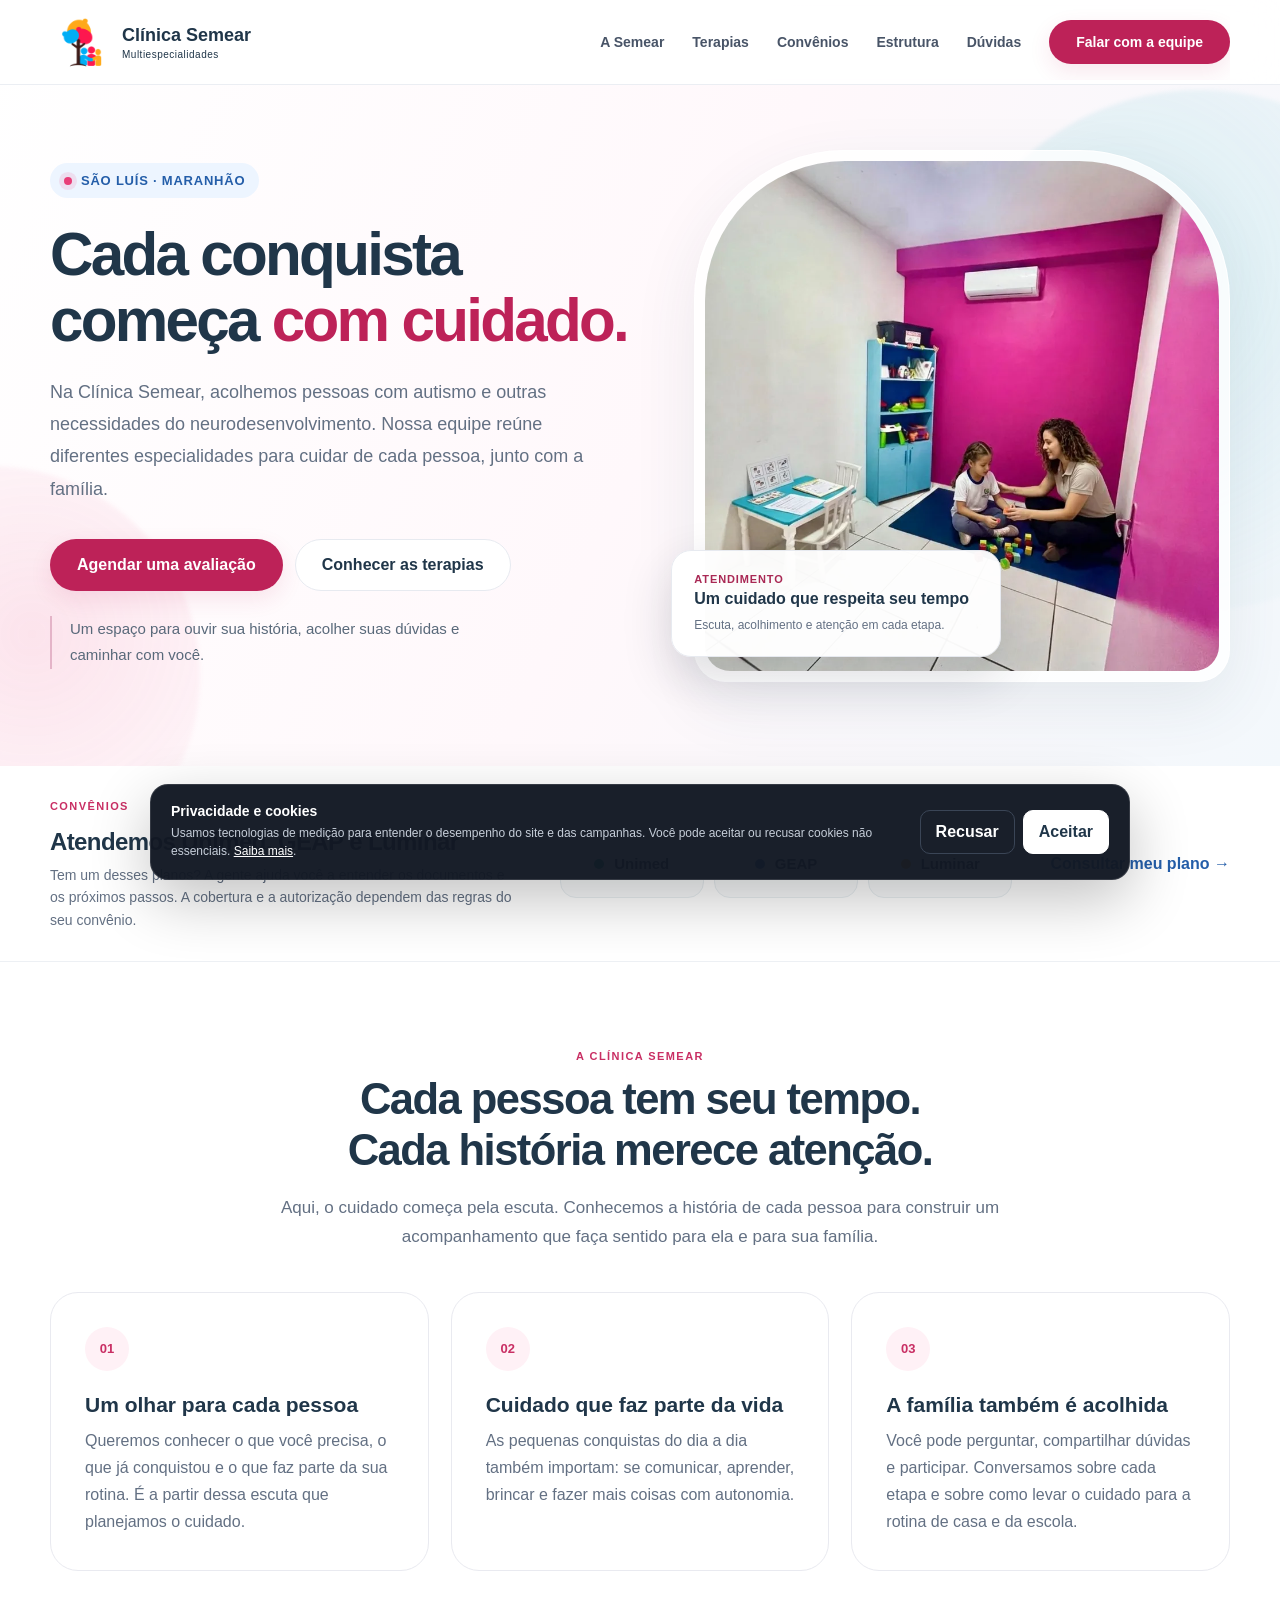
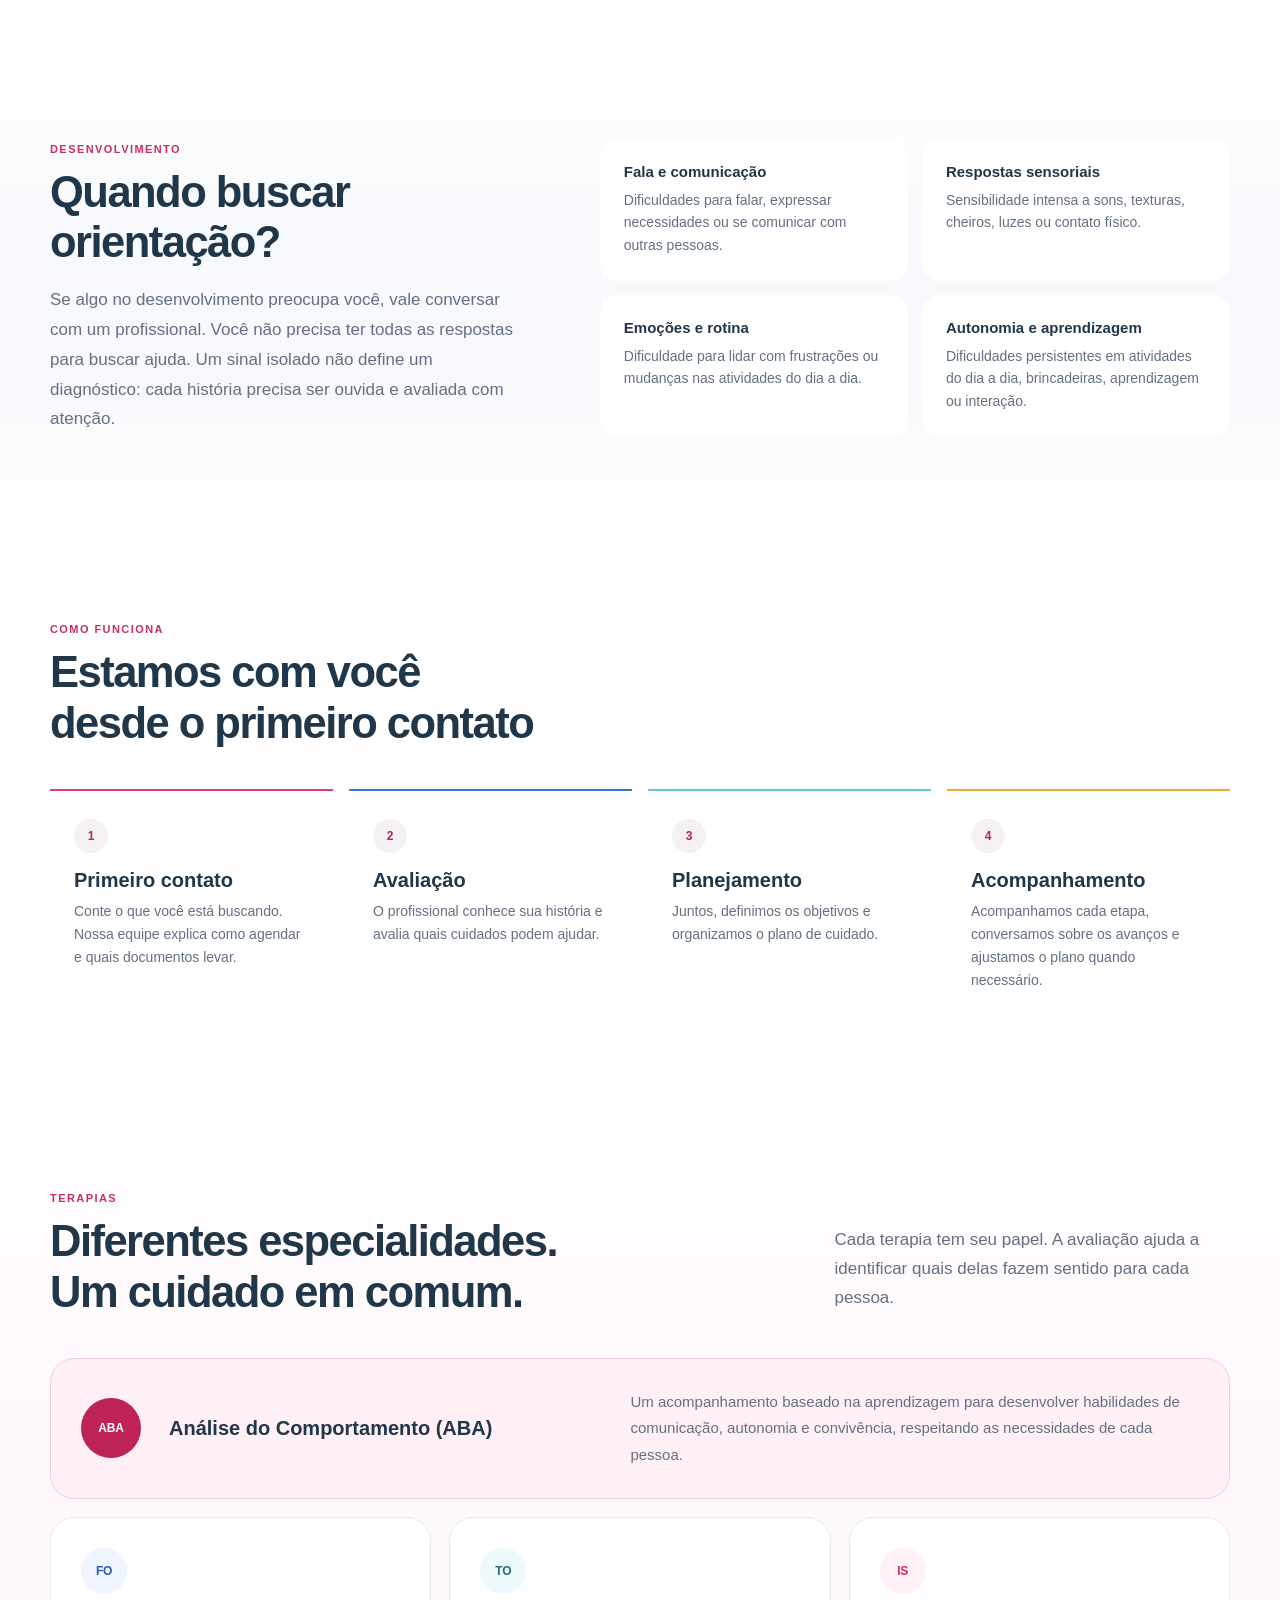
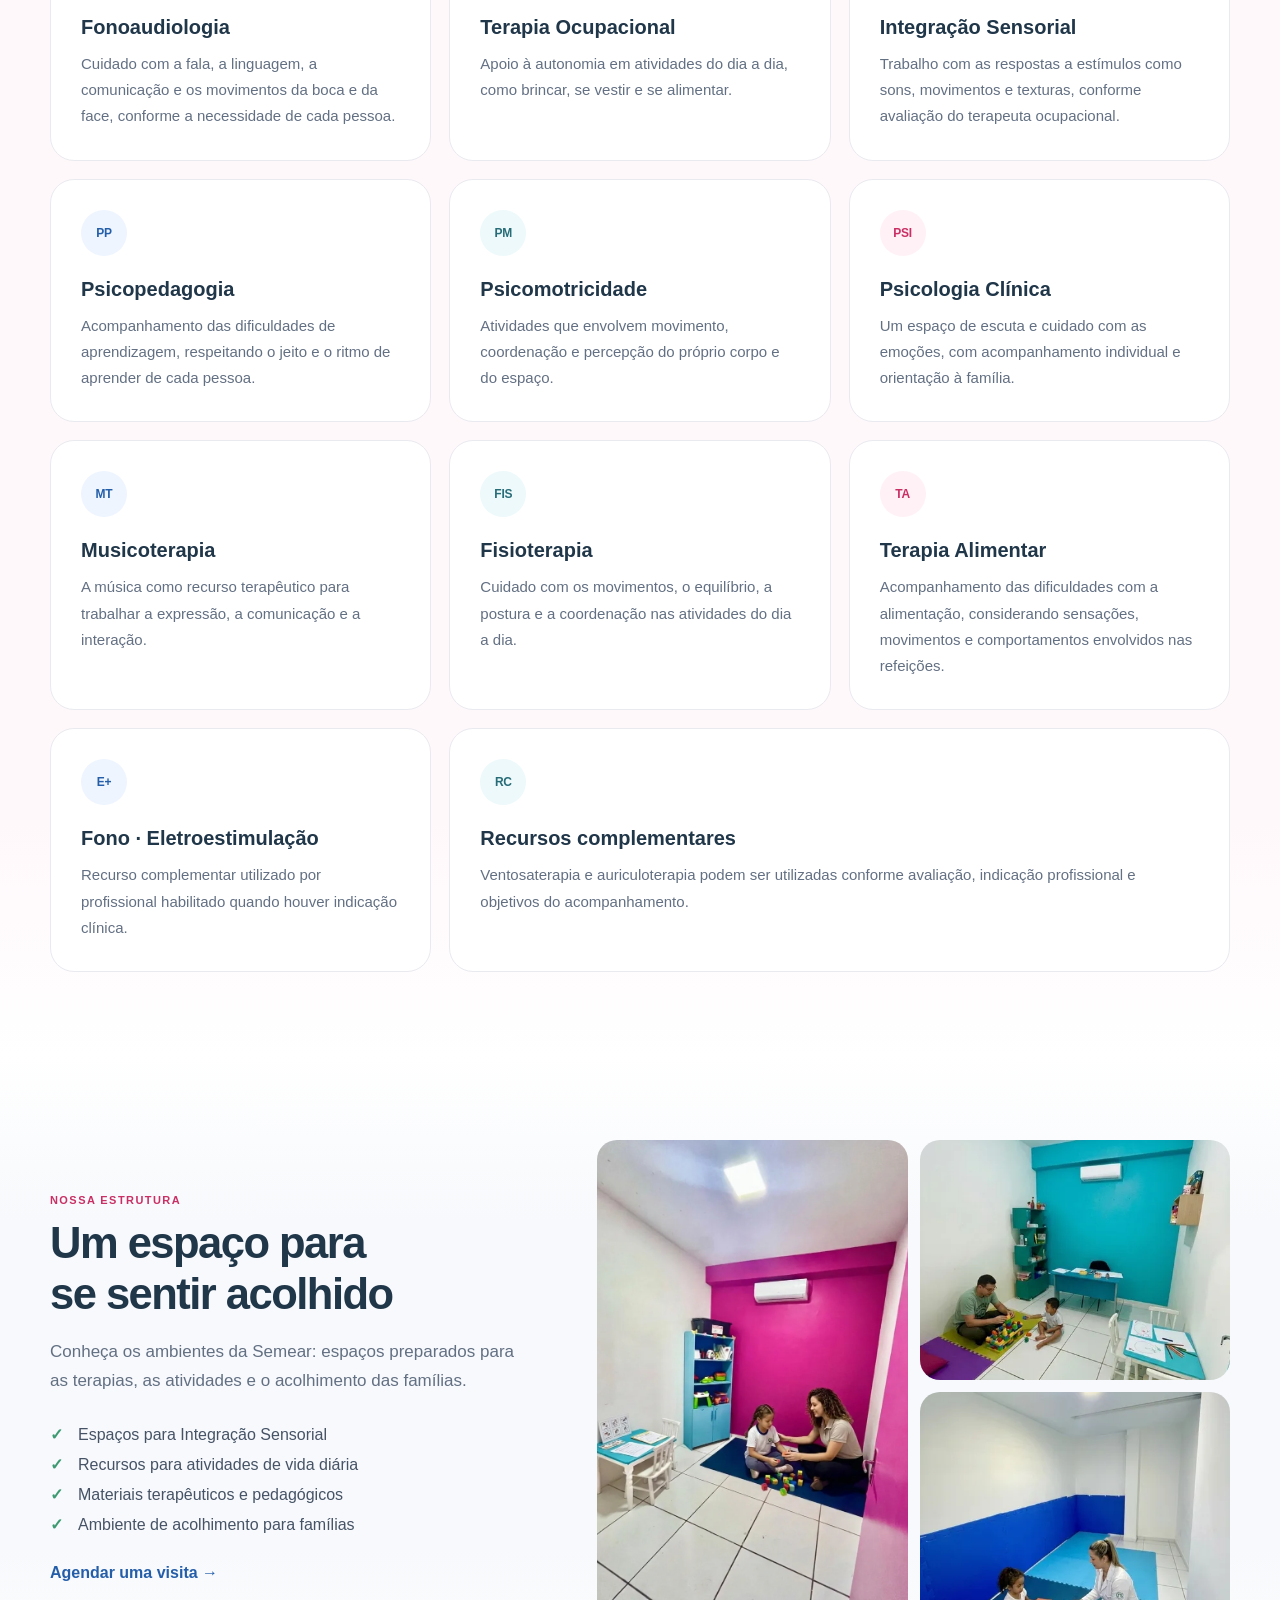
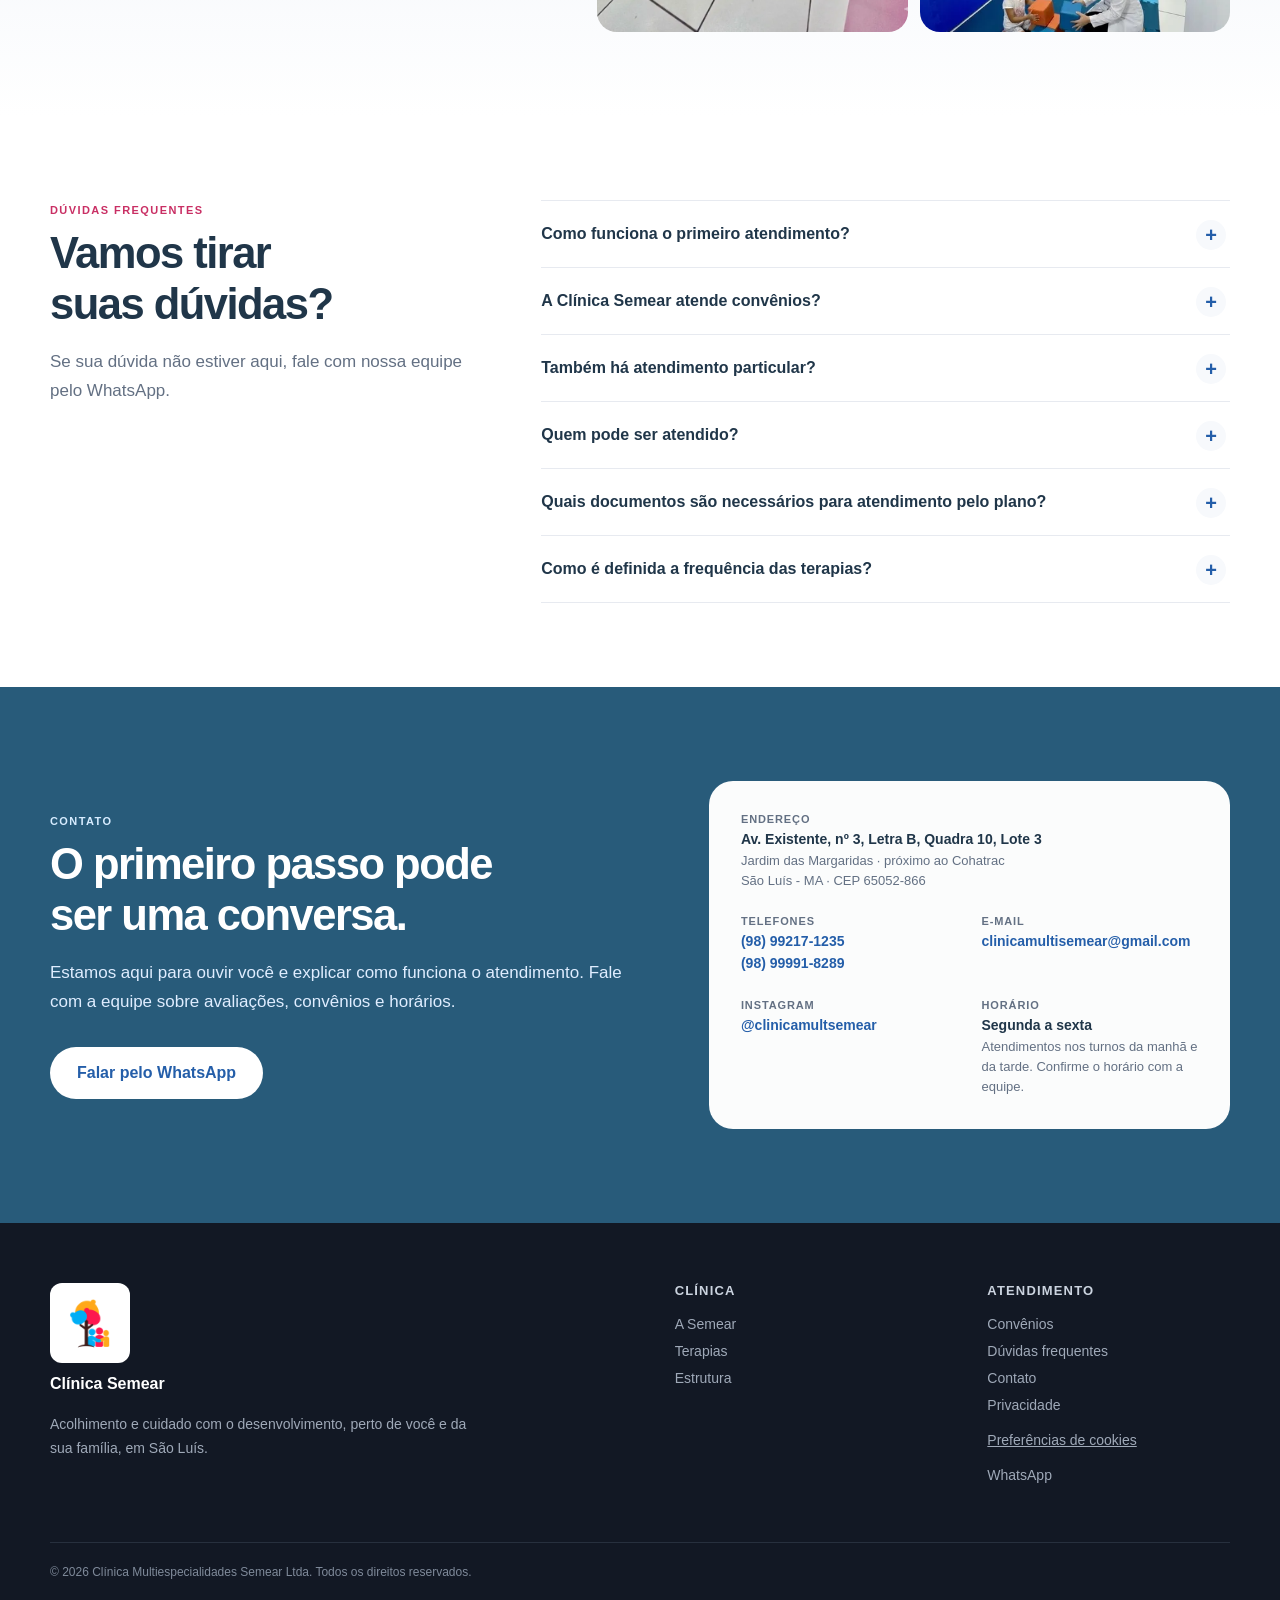
==== index.html @ a302210e "Remove staff directory and related navigation links" ====
<!DOCTYPE html>
<html lang="pt-BR">
<head>
  <meta charset="utf-8">
  <!-- Google Ads: preservado do site atual -->
  <script>
    window.dataLayer = window.dataLayer || [];
    function gtag(){dataLayer.push(arguments);}
    gtag('consent', 'default', {
      ad_storage: 'denied',
      analytics_storage: 'denied',
      ad_user_data: 'denied',
      ad_personalization: 'denied'
    });
    try {
      if (localStorage.getItem('semear_cookie_consent') === 'accepted') {
        gtag('consent', 'update', {ad_storage: 'granted', analytics_storage: 'granted', ad_user_data: 'granted', ad_personalization: 'granted'});
      }
    } catch (_) {}
    gtag('js', new Date());
    gtag('config', 'AW-18007017680');
  </script>
  <script async src="https://www.googletagmanager.com/gtag/js?id=AW-18007017680"></script>
  <script>
    function gtag_report_conversion(url) {
      var navigated = false;
      var go = function () {
        if (navigated) return;
        navigated = true;
        if (typeof url !== 'undefined') window.location.href = url;
      };
      if (typeof gtag === 'function') {
        gtag('event', 'conversion', {
          'send_to': 'AW-18007017680/99G-CIWyqIscENCRtYpD',
          'event_callback': go,
          'event_timeout': 1200
        });
        window.setTimeout(go, 1300);
      } else {
        go();
      }
      return false;
    }
  </script>

  <meta name="viewport" content="width=device-width,initial-scale=1">
  <meta name="theme-color" content="#ffffff">
  <meta name="robots" content="index,follow,max-image-preview:large">
  <link rel="canonical" href="https://www.clinicasemear.com/">
  <link rel="icon" type="image/png" href="/assets/logo-semear-160.png">
  <link rel="manifest" href="/site.webmanifest">
  <meta name="geo.region" content="BR-MA">
  <meta name="geo.placename" content="São Luís">

  <title>Clínica Semear | Terapias para TEA e Neurodesenvolvimento em São Luís</title>
  <meta name="description" content="Clínica multiprofissional em São Luís para TEA e neurodesenvolvimento. ABA, Fonoaudiologia, Terapia Ocupacional, Integração Sensorial, Psicopedagogia e outras terapias. Atendemos Unimed, GEAP e Luminar.">
  <meta name="keywords" content="clínica autismo São Luís, terapia ABA São Luís, fonoaudiologia autismo São Luís, terapia ocupacional autismo São Luís, integração sensorial São Luís, psicopedagogia São Luís, Clínica Semear">

  <meta property="og:type" content="website">
  <meta property="og:locale" content="pt_BR">
  <meta property="og:site_name" content="Clínica Semear">
  <meta property="og:url" content="https://www.clinicasemear.com/">
  <meta property="og:title" content="Clínica Semear | Cuidado multiprofissional em São Luís">
  <meta property="og:description" content="Atendimento multiprofissional para TEA e neurodesenvolvimento, com equipe integrada e acompanhamento individualizado.">
  <meta property="og:image" content="https://www.clinicasemear.com/estrutura-4.jpg">

  <meta name="twitter:card" content="summary_large_image">
  <meta name="twitter:title" content="Clínica Semear | Cuidado multiprofissional em São Luís">
  <meta name="twitter:description" content="ABA, Fonoaudiologia, Terapia Ocupacional, Integração Sensorial e outras terapias.">
  <meta name="twitter:image" content="https://www.clinicasemear.com/estrutura-4.jpg">

  <link rel="preload" as="image" href="assets/estrutura-4-960.webp" imagesrcset="assets/estrutura-4-480.webp 480w, assets/estrutura-4-960.webp 896w" imagesizes="(max-width: 600px) 100vw, (max-width: 1080px) 90vw, 540px" fetchpriority="high">
  <link rel="stylesheet" href="styles.css">

  <script type="application/ld+json">
  {
    "@context": "https://schema.org",
    "@type": ["MedicalClinic", "LocalBusiness"],
    "name": "Clínica Multiespecialidades Semear",
    "alternateName": "Clínica Semear",
    "url": "https://www.clinicasemear.com/",
    "logo": "https://www.clinicasemear.com/logo-semear.png",
    "image": "https://www.clinicasemear.com/estrutura-4.jpg",
    "description": "Clínica multiprofissional para TEA e outras necessidades do neurodesenvolvimento em São Luís, Maranhão.",
    "telephone": ["+55 98 99217-1235", "+55 98 99991-8289"],
    "email": "clinicamultisemear@gmail.com",
    "identifier": {"@type":"PropertyValue","name":"CNES","value":"2949873"},
    "address": {
      "@type": "PostalAddress",
      "streetAddress": "Av. Existente, nº 3, Letra B, Quadra 10, Lote 3, Jardim das Margaridas",
      "addressLocality": "São Luís",
      "addressRegion": "MA",
      "postalCode": "65052-866",
      "addressCountry": "BR"
    },
    "areaServed": "São Luís - MA",
    "sameAs": ["https://www.instagram.com/clinicamultsemear/"]
  }
  </script>
</head>
<body>
  <a class="skip-link" href="#conteudo">Ir para o conteúdo</a>

  <header class="site-header" id="topo">
    <div class="container header-inner">
      <a class="brand" href="#topo" aria-label="Clínica Semear Multiespecialidades - início">
        <img src="assets/logo-semear-160.png" alt="Clínica Multiespecialidades Semear" width="64" height="64"><span class="brand-name">Clínica Semear<small>Multiespecialidades</small></span>
      </a>

      <button class="menu-toggle" type="button" aria-label="Abrir menu" aria-controls="nav" aria-expanded="false">
        <span></span><span></span><span></span>
      </button>

      <nav class="main-nav" id="nav" aria-label="Navegação principal">
        <a href="#sobre">A Semear</a>
        <a href="#terapias">Terapias</a>
        <a href="#convenios">Convênios</a>
        <a href="#estrutura">Estrutura</a>
        <a href="#faq">Dúvidas</a>
        <a class="btn btn-sm btn-primary nav-cta js-whatsapp" href="https://api.whatsapp.com/send/?phone=5598999918289&text=Ol%C3%A1%2C+gostaria+de+informa%C3%A7%C3%B5es+sobre+o+atendimento+na+Cl%C3%ADnica+Semear.&type=phone_number&app_absent=0">Falar com a equipe</a>
      </nav>
    </div>
  </header>

  <main id="conteudo" tabindex="-1">
    <section class="hero section">
      <div class="hero-orb hero-orb-a" aria-hidden="true"></div>
      <div class="hero-orb hero-orb-b" aria-hidden="true"></div>
      <div class="container hero-grid">
        <div class="hero-copy">
          <div class="eyebrow"><span class="dot"></span> São Luís · Maranhão</div>
          <h1>Cada conquista começa <span>com cuidado.</span></h1>
          <p class="lead">Na Clínica Semear, acolhemos pessoas com autismo e outras necessidades do neurodesenvolvimento. Nossa equipe reúne diferentes especialidades para cuidar de cada pessoa, junto com a família.</p>

          <div class="hero-actions">
            <a class="btn btn-primary js-whatsapp" href="https://api.whatsapp.com/send/?phone=5598999918289&text=Ol%C3%A1%2C+gostaria+de+agendar+uma+avalia%C3%A7%C3%A3o+na+Cl%C3%ADnica+Semear.&type=phone_number&app_absent=0">Agendar uma avaliação</a>
            <a class="btn btn-secondary" href="#terapias">Conhecer as terapias</a>
          </div>

          <div class="hero-trust" role="group" aria-label="Informações de confiança">
            <p>Um espaço para ouvir sua história, acolher suas dúvidas e caminhar com você.</p>
          </div>
        </div>

        <div class="hero-media">
          <div class="hero-photo-wrap">
            <img class="hero-photo" src="assets/estrutura-4-960.webp" srcset="assets/estrutura-4-480.webp 480w, assets/estrutura-4-960.webp 896w" sizes="(max-width: 600px) 100vw, (max-width: 1080px) 90vw, 540px" alt="Ambiente da Clínica Semear em São Luís" width="896" height="1195" fetchpriority="high" decoding="async">
            <div class="hero-card">
              <span class="hero-card-kicker">Atendimento</span>
              <strong>Um cuidado que respeita seu tempo</strong>
              <span>Escuta, acolhimento e atenção em cada etapa.</span>
            </div>
          </div>
        </div>
      </div>
    </section>

    <section class="plans-strip" id="convenios" aria-labelledby="titulo-convenios">
      <div class="container plans-inner">
        <div class="plans-copy">
          <span class="section-kicker">Convênios</span>
          <h2 id="titulo-convenios">Atendemos Unimed, GEAP e Luminar</h2>
          <p>Tem um desses planos? A gente ajuda você a entender os documentos e os próximos passos. A cobertura e a autorização dependem das regras do seu convênio.</p>
        </div>
        <div class="plan-logos" role="group" aria-label="Convênios atendidos">
          <div class="plan-card"><span class="plan-mark plan-unimed"></span><strong>Unimed</strong></div>
          <div class="plan-card"><span class="plan-mark plan-geap"></span><strong>GEAP</strong></div>
          <div class="plan-card"><span class="plan-mark plan-luminar"></span><strong>Luminar</strong></div>
        </div>
        <a class="text-link js-whatsapp" href="https://api.whatsapp.com/send/?phone=5598999918289&text=Ol%C3%A1%2C+gostaria+de+verificar+atendimento+pelo+meu+conv%C3%AAnio.&type=phone_number&app_absent=0">Consultar meu plano →</a>
      </div>
    </section>

    <section class="section" id="sobre">
      <div class="container">
        <div class="section-heading centered">
          <span class="section-kicker">A Clínica Semear</span>
          <h2>Cada pessoa tem seu tempo.<br>Cada história merece atenção.</h2>
          <p>Aqui, o cuidado começa pela escuta. Conhecemos a história de cada pessoa para construir um acompanhamento que faça sentido para ela e para sua família.</p>
        </div>

        <div class="pillars-grid">
          <article class="pillar-card">
            <div class="pillar-number">01</div>
            <h3>Um olhar para cada pessoa</h3>
            <p>Queremos conhecer o que você precisa, o que já conquistou e o que faz parte da sua rotina. É a partir dessa escuta que planejamos o cuidado.</p>
          </article>
          <article class="pillar-card">
            <div class="pillar-number">02</div>
            <h3>Cuidado que faz parte da vida</h3>
            <p>As pequenas conquistas do dia a dia também importam: se comunicar, aprender, brincar e fazer mais coisas com autonomia.</p>
          </article>
          <article class="pillar-card">
            <div class="pillar-number">03</div>
            <h3>A família também é acolhida</h3>
            <p>Você pode perguntar, compartilhar dúvidas e participar. Conversamos sobre cada etapa e sobre como levar o cuidado para a rotina de casa e da escola.</p>
          </article>
        </div>
      </div>
    </section>

    <section class="section section-soft signs-section" aria-labelledby="titulo-sinais">
      <div class="container signs-grid">
        <div>
          <span class="section-kicker">Desenvolvimento</span>
          <h2 id="titulo-sinais">Quando buscar orientação?</h2>
          <p class="muted">Se algo no desenvolvimento preocupa você, vale conversar com um profissional. Você não precisa ter todas as respostas para buscar ajuda. Um sinal isolado não define um diagnóstico: cada história precisa ser ouvida e avaliada com atenção.</p>
        </div>
        <div class="sign-list">
          <div class="sign-item"><span>Fala e comunicação</span><p>Dificuldades para falar, expressar necessidades ou se comunicar com outras pessoas.</p></div>
          <div class="sign-item"><span>Respostas sensoriais</span><p>Sensibilidade intensa a sons, texturas, cheiros, luzes ou contato físico.</p></div>
          <div class="sign-item"><span>Emoções e rotina</span><p>Dificuldade para lidar com frustrações ou mudanças nas atividades do dia a dia.</p></div>
          <div class="sign-item"><span>Autonomia e aprendizagem</span><p>Dificuldades persistentes em atividades do dia a dia, brincadeiras, aprendizagem ou interação.</p></div>
        </div>
      </div>
    </section>

    <section class="section" aria-labelledby="titulo-como-funciona">
      <div class="container">
        <div class="section-heading">
          <span class="section-kicker">Como funciona</span>
          <h2 id="titulo-como-funciona">Estamos com você desde o primeiro contato</h2>
        </div>
        <ol class="steps-grid">
          <li><span>1</span><h3>Primeiro contato</h3><p>Conte o que você está buscando. Nossa equipe explica como agendar e quais documentos levar.</p></li>
          <li><span>2</span><h3>Avaliação</h3><p>O profissional conhece sua história e avalia quais cuidados podem ajudar.</p></li>
          <li><span>3</span><h3>Planejamento</h3><p>Juntos, definimos os objetivos e organizamos o plano de cuidado.</p></li>
          <li><span>4</span><h3>Acompanhamento</h3><p>Acompanhamos cada etapa, conversamos sobre os avanços e ajustamos o plano quando necessário.</p></li>
        </ol>
      </div>
    </section>

    <section class="section section-soft" id="terapias">
      <div class="container">
        <div class="section-heading split-heading">
          <div>
            <span class="section-kicker">Terapias</span>
            <h2>Diferentes especialidades.<br>Um cuidado em comum.</h2>
          </div>
          <p>Cada terapia tem seu papel. A avaliação ajuda a identificar quais delas fazem sentido para cada pessoa.</p>
        </div>

        <div class="therapy-grid">
          <article class="therapy-card featured"><div class="therapy-badge">ABA</div><h3>Análise do Comportamento (ABA)</h3><p>Um acompanhamento baseado na aprendizagem para desenvolver habilidades de comunicação, autonomia e convivência, respeitando as necessidades de cada pessoa.</p></article>
          <article class="therapy-card"><div class="therapy-badge">FO</div><h3>Fonoaudiologia</h3><p>Cuidado com a fala, a linguagem, a comunicação e os movimentos da boca e da face, conforme a necessidade de cada pessoa.</p></article>
          <article class="therapy-card"><div class="therapy-badge">TO</div><h3>Terapia Ocupacional</h3><p>Apoio à autonomia em atividades do dia a dia, como brincar, se vestir e se alimentar.</p></article>
          <article class="therapy-card"><div class="therapy-badge">IS</div><h3>Integração Sensorial</h3><p>Trabalho com as respostas a estímulos como sons, movimentos e texturas, conforme avaliação do terapeuta ocupacional.</p></article>
          <article class="therapy-card"><div class="therapy-badge">PP</div><h3>Psicopedagogia</h3><p>Acompanhamento das dificuldades de aprendizagem, respeitando o jeito e o ritmo de aprender de cada pessoa.</p></article>
          <article class="therapy-card"><div class="therapy-badge">PM</div><h3>Psicomotricidade</h3><p>Atividades que envolvem movimento, coordenação e percepção do próprio corpo e do espaço.</p></article>
          <article class="therapy-card"><div class="therapy-badge">PSI</div><h3>Psicologia Clínica</h3><p>Um espaço de escuta e cuidado com as emoções, com acompanhamento individual e orientação à família.</p></article>
          <article class="therapy-card"><div class="therapy-badge">MT</div><h3>Musicoterapia</h3><p>A música como recurso terapêutico para trabalhar a expressão, a comunicação e a interação.</p></article>
          <article class="therapy-card"><div class="therapy-badge">FIS</div><h3>Fisioterapia</h3><p>Cuidado com os movimentos, o equilíbrio, a postura e a coordenação nas atividades do dia a dia.</p></article>
          <article class="therapy-card"><div class="therapy-badge">TA</div><h3>Terapia Alimentar</h3><p>Acompanhamento das dificuldades com a alimentação, considerando sensações, movimentos e comportamentos envolvidos nas refeições.</p></article>
          <article class="therapy-card"><div class="therapy-badge">E+</div><h3>Fono · Eletroestimulação</h3><p>Recurso complementar utilizado por profissional habilitado quando houver indicação clínica.</p></article>
          <article class="therapy-card"><div class="therapy-badge">RC</div><h3>Recursos complementares</h3><p>Ventosaterapia e auriculoterapia podem ser utilizadas conforme avaliação, indicação profissional e objetivos do acompanhamento.</p></article>
        </div>
      </div>
    </section>


    <section class="section section-soft" id="estrutura">
      <div class="container structure-grid">
        <div class="structure-copy">
          <span class="section-kicker">Nossa estrutura</span>
          <h2>Um espaço para se sentir acolhido</h2>
          <p>Conheça os ambientes da Semear: espaços preparados para as terapias, as atividades e o acolhimento das famílias.</p>
          <ul class="check-list">
            <li>Espaços para Integração Sensorial</li>
            <li>Recursos para atividades de vida diária</li>
            <li>Materiais terapêuticos e pedagógicos</li>
            <li>Ambiente de acolhimento para famílias</li>
          </ul>
          <a class="text-link js-whatsapp" href="https://api.whatsapp.com/send/?phone=5598999918289&text=Ol%C3%A1%2C+gostaria+de+conhecer+a+estrutura+da+Cl%C3%ADnica+Semear.&type=phone_number&app_absent=0">Agendar uma visita →</a>
        </div>
        <div class="gallery-grid" role="group" aria-label="Fotos da estrutura da Clínica Semear">
          <figure class="gallery-main"><img src="assets/estrutura-4-960.webp" srcset="assets/estrutura-4-480.webp 480w, assets/estrutura-4-960.webp 896w" sizes="(max-width: 600px) 100vw, (max-width: 1080px) 90vw, 540px" alt="Sala da Clínica Semear" loading="lazy" decoding="async"></figure>
          <figure><img src="assets/estrutura-2-960.webp" srcset="assets/estrutura-2-480.webp 480w, assets/estrutura-2-960.webp 880w" sizes="(max-width: 1080px) 45vw, 280px" width="880" height="1206" alt="Ambiente terapêutico da Clínica Semear" loading="lazy" decoding="async"></figure>
          <figure><img src="assets/estrutura-3-960.webp" srcset="assets/estrutura-3-480.webp 480w, assets/estrutura-3-960.webp 880w" sizes="(max-width: 1080px) 45vw, 280px" width="880" height="1206" alt="Estrutura terapêutica da Clínica Semear" loading="lazy" decoding="async"></figure>
        </div>
      </div>
    </section>

    <section class="section" id="faq">
      <div class="container faq-layout">
        <div class="faq-intro">
          <span class="section-kicker">Dúvidas frequentes</span>
          <h2>Vamos tirar suas dúvidas?</h2>
          <p>Se sua dúvida não estiver aqui, fale com nossa equipe pelo WhatsApp.</p>
        </div>
        <div class="faq-list">
          <details>
            <summary>Como funciona o primeiro atendimento?</summary>
            <p>No primeiro contato, ouvimos o que você está buscando e explicamos as opções de atendimento. Depois, orientamos sobre os documentos e o agendamento da avaliação.</p>
          </details>
          <details>
            <summary>A Clínica Semear atende convênios?</summary>
            <p>Sim. Atualmente atendemos Unimed, GEAP e Luminar. Nos convênios, os atendimentos da clínica são direcionados ao diagnóstico de TEA, conforme regras de cobertura, elegibilidade e autorização de cada plano. Nossa equipe orienta sobre encaminhamento, documentação e carteira do convênio.</p>
          </details>
          <details>
            <summary>Também há atendimento particular?</summary>
            <p>Sim. No atendimento particular não é exigido CID para solicitar avaliação ou acompanhamento. A indicação da especialidade e do plano terapêutico é definida conforme a demanda apresentada e a avaliação profissional. Fale com a equipe para conhecer disponibilidade e valores.</p>
          </details>
          <details>
            <summary>Quem pode ser atendido?</summary>
            <p>Nos atendimentos particulares, a clínica pode avaliar crianças, adolescentes e adultos conforme a especialidade e a demanda apresentada. Nos convênios, a elegibilidade segue as regras de cada plano e a documentação clínica exigida.</p>
          </details>
          <details>
            <summary>Quais documentos são necessários para atendimento pelo plano?</summary>
            <p>Os requisitos variam conforme o convênio. Em geral, solicitamos encaminhamento ou solicitação médica com CID e quantidade de terapias quando exigidos pelo plano, além da documentação e da carteira do beneficiário. Nossa equipe confirma os requisitos antes do agendamento.</p>
          </details>
          <details>
            <summary>Como é definida a frequência das terapias?</summary>
            <p>A frequência depende da avaliação profissional, dos objetivos terapêuticos, da indicação clínica e, quando houver convênio, das autorizações disponibilizadas pelo plano.</p>
          </details>
        </div>
      </div>
    </section>

    <section class="contact-section" id="contato">
      <div class="container contact-grid">
        <div class="contact-copy">
          <span class="section-kicker light">Contato</span>
          <h2>O primeiro passo pode ser uma conversa.</h2>
          <p>Estamos aqui para ouvir você e explicar como funciona o atendimento. Fale com a equipe sobre avaliações, convênios e horários.</p>
          <a class="btn btn-light js-whatsapp" href="https://api.whatsapp.com/send/?phone=5598999918289&text=Ol%C3%A1%2C+gostaria+de+informa%C3%A7%C3%B5es+sobre+o+atendimento+na+Cl%C3%ADnica+Semear.&type=phone_number&app_absent=0">Falar pelo WhatsApp</a>
        </div>
        <address class="contact-card">
          <div><span>Endereço</span><strong>Av. Existente, nº 3, Letra B, Quadra 10, Lote 3</strong><p>Jardim das Margaridas · próximo ao Cohatrac<br>São Luís - MA · CEP 65052-866</p></div>
          <div><span>Telefones</span><a href="tel:+5598992171235">(98)&nbsp;99217&#8209;1235</a><p><a href="tel:+5598999918289">(98)&nbsp;99991&#8209;8289</a></p></div>
          <div><span>E-mail</span><a href="mailto:clinicamultisemear@gmail.com">clinicamultisemear@gmail.com</a></div>
          <div><span>Instagram</span><a href="https://www.instagram.com/clinicamultsemear/" target="_blank" rel="noopener">@clinicamultsemear</a></div>
          <div><span>Horário</span><strong>Segunda a sexta</strong><p>Atendimentos nos turnos da manhã e da tarde. Confirme o horário com a equipe.</p></div>
        </address>
      </div>
    </section>
  </main>

  <footer class="site-footer">
    <div class="container footer-grid">
      <div class="footer-brand">
        <img src="assets/logo-semear-160.png" alt="Clínica Semear" width="80" height="80" loading="lazy"><strong>Clínica Semear</strong>
        <p>Acolhimento e cuidado com o desenvolvimento, perto de você e da sua família, em São Luís.</p>
      </div>
      <div><h2>Clínica</h2><a href="#sobre">A Semear</a><a href="#terapias">Terapias</a><a href="#estrutura">Estrutura</a></div>
      <div><h2>Atendimento</h2><a href="#convenios">Convênios</a><a href="#faq">Dúvidas frequentes</a><a href="#contato">Contato</a><a href="/politica-de-privacidade.html">Privacidade</a><button type="button" class="cookie-settings" hidden>Preferências de cookies</button><a class="js-whatsapp" href="https://api.whatsapp.com/send/?phone=5598999918289&text=Ol%C3%A1%2C+gostaria+de+informa%C3%A7%C3%B5es+sobre+a+Cl%C3%ADnica+Semear.&type=phone_number&app_absent=0">WhatsApp</a></div>
    </div>
    <div class="container footer-bottom">
      <span>© 2026 Clínica Multiespecialidades Semear Ltda. Todos os direitos reservados.</span>
    </div>
  </footer>

  <section class="cookie-banner" id="cookie-banner" aria-label="Preferências de privacidade" tabindex="-1" hidden>
    <div><strong>Privacidade e cookies</strong><p>Usamos tecnologias de medição para entender o desempenho do site e das campanhas. Você pode aceitar ou recusar cookies não essenciais. <a href="/politica-de-privacidade.html">Saiba mais</a>.</p></div>
    <div class="cookie-actions"><button type="button" class="cookie-reject" id="cookie-reject">Recusar</button><button type="button" class="cookie-accept" id="cookie-accept">Aceitar</button></div>
  </section>

  <a class="floating-whatsapp js-whatsapp" href="https://api.whatsapp.com/send/?phone=5598999918289&text=Ol%C3%A1%2C+gostaria+de+informa%C3%A7%C3%B5es+sobre+a+Cl%C3%ADnica+Semear.&type=phone_number&app_absent=0" aria-label="Falar com a Clínica Semear pelo WhatsApp">WhatsApp</a>

  <script src="main.js" defer></script>
</body>
</html>
---- styles.css ----
:root {
  --ink: #172033;
  --muted: #637083;
  --line: #e7eaf0;
  --paper: #ffffff;
  --soft: #f7f9fc;
  --soft-pink: #fff4f8;
  --pink: #e83e78;
  --pink-dark: #c92f64;
  --blue: #3478d4;
  --blue-dark: #245ea9;
  --cyan: #66c7d5;
  --orange: #f2a93b;
  --green: #3e9a73;
  --radius: 24px;
  --shadow: 0 24px 70px rgba(32, 42, 60, .12);
  --shadow-soft: 0 12px 35px rgba(32, 42, 60, .08);
  --container: 1180px;
}

* { box-sizing: border-box; }
html { scroll-behavior: smooth; scroll-padding-top: 96px; }
body {
  margin: 0;
  font-family: Inter, ui-sans-serif, -apple-system, BlinkMacSystemFont, "Segoe UI", sans-serif;
  color: var(--ink);
  background: var(--paper);
  -webkit-font-smoothing: antialiased;
  text-rendering: optimizeLegibility;
}
img { max-width: 100%; display: block; }
a { color: inherit; text-decoration: none; }
button, input, textarea, select { font: inherit; }
.container { width: min(calc(100% - 40px), var(--container)); margin-inline: auto; }
.section { position: relative; padding: 104px 0; }
.section-soft { background: var(--soft); }
.skip-link { position: fixed; left: 16px; top: -60px; z-index: 1000; background: var(--ink); color: #fff; padding: 12px 16px; border-radius: 8px; transition: top .2s ease; }
.skip-link:focus { top: 16px; }

.site-header { position: fixed; inset: 0 0 auto 0; z-index: 100; background: rgba(255,255,255,.88); backdrop-filter: blur(18px); border-bottom: 1px solid rgba(231,234,240,.8); transition: box-shadow .2s ease, background .2s ease; }
.site-header.is-scrolled { background: rgba(255,255,255,.96); box-shadow: 0 8px 30px rgba(27,37,55,.07); }
.header-inner { min-height: 84px; display: flex; align-items: center; justify-content: space-between; gap: 28px; }
.brand { display: flex; align-items: center; gap: 8px; flex-shrink: 0; }
.brand img { width: 64px; height: 64px; object-fit: contain; }
.brand-name { font-size: 18px; font-weight: 800; }
.brand-name small { display: block; font-size: 10px; font-weight: 500; letter-spacing: .05em; margin-top: 3px; }
.main-nav { display: flex; align-items: center; gap: 28px; font-size: 14px; font-weight: 650; color: #485467; }
.main-nav > a:not(.btn) { position: relative; padding: 30px 0; }
.main-nav > a:not(.btn)::after { content: ""; position: absolute; left: 0; right: 100%; bottom: 20px; height: 2px; background: var(--pink); transition: right .2s ease; }
.main-nav > a:not(.btn):hover::after { right: 0; }
.menu-toggle { display: none; width: 44px; height: 44px; border: 0; background: transparent; padding: 9px; border-radius: 10px; cursor: pointer; }
.menu-toggle span { display: block; height: 2px; background: var(--ink); margin: 5px 0; transition: .2s ease; }

.btn { display: inline-flex; align-items: center; justify-content: center; min-height: 52px; padding: 0 24px; border-radius: 14px; font-weight: 750; border: 1px solid transparent; transition: transform .2s ease, box-shadow .2s ease, background .2s ease, border-color .2s ease; }
.btn:hover { transform: translateY(-2px); }
.btn-sm { min-height: 44px; padding: 0 18px; border-radius: 12px; font-size: 14px; }
.btn-primary { background: linear-gradient(135deg, #bd2258, #cb3065); color: #fff; box-shadow: 0 12px 28px rgba(232,62,120,.22); }
.btn-primary:hover { box-shadow: 0 16px 32px rgba(232,62,120,.3); }
.btn-secondary { color: var(--ink); background: #fff; border-color: var(--line); }
.btn-secondary:hover { border-color: #ccd3de; box-shadow: var(--shadow-soft); }
.btn-light { background: #fff; color: var(--blue-dark); }
.text-link { display: inline-flex; align-items: center; gap: 8px; font-weight: 750; color: var(--blue-dark); }
.text-link:hover { color: var(--pink-dark); }

.hero { min-height: 820px; padding-top: 176px; display: flex; align-items: center; overflow: hidden; background: linear-gradient(180deg, #fff 0%, #fbfcff 100%); }
.hero-grid { display: grid; grid-template-columns: minmax(0, 1.04fr) minmax(0, .96fr); gap: 76px; align-items: center; }
.hero-copy { position: relative; z-index: 2; }
.eyebrow { display: inline-flex; align-items: center; gap: 9px; font-size: 13px; letter-spacing: .06em; text-transform: uppercase; font-weight: 800; color: var(--blue-dark); background: #edf5ff; padding: 10px 14px; border-radius: 999px; }
.eyebrow .dot { width: 8px; height: 8px; border-radius: 50%; background: var(--pink); box-shadow: 0 0 0 5px rgba(232,62,120,.12); }
.hero h1 { margin: 24px 0 22px; max-width: 760px; font-size: clamp(46px, 5.3vw, 76px); line-height: .98; letter-spacing: -.052em; font-weight: 850; }
.hero h1 span { color: var(--pink); }
.lead { margin: 0; max-width: 690px; font-size: 20px; line-height: 1.66; color: var(--muted); }
.hero-actions { display: flex; gap: 12px; flex-wrap: wrap; margin-top: 34px; }
.hero-trust { margin-top: 42px; display: grid; grid-template-columns: repeat(3, 1fr); gap: 12px; max-width: 680px; }
.hero-trust div { padding-right: 20px; border-right: 1px solid var(--line); }
.hero-trust div:last-child { border-right: 0; }
.hero-trust strong, .hero-trust span { display: block; }
.hero-trust strong { font-size: 14px; }
.hero-trust span { margin-top: 4px; font-size: 12px; color: var(--muted); }
.hero-media { position: relative; z-index: 2; }
.hero-photo-wrap { position: relative; padding: 16px; border-radius: 34px; background: rgba(255,255,255,.76); border: 1px solid rgba(255,255,255,.92); box-shadow: var(--shadow); }
.hero-photo { width: 100%; height: 570px; object-fit: cover; border-radius: 26px; background: #edf0f5; }
.hero-card { position: absolute; left: -34px; bottom: 30px; width: min(330px, 78%); padding: 18px 20px; background: rgba(255,255,255,.96); border: 1px solid var(--line); border-radius: 18px; box-shadow: 0 18px 50px rgba(25,33,48,.16); }
.hero-card span, .hero-card strong { display: block; }
.hero-card-kicker { margin-bottom: 4px; font-size: 11px; font-weight: 850; color: var(--pink-dark); letter-spacing: .08em; text-transform: uppercase; }
.hero-card strong { font-size: 16px; line-height: 1.3; }
.hero-card span:last-child { margin-top: 6px; color: var(--muted); font-size: 12px; line-height: 1.5; }
.hero-orb { position: absolute; border-radius: 50%; filter: blur(2px); pointer-events: none; }
.hero-orb-a { width: 520px; height: 520px; right: -180px; top: 90px; background: radial-gradient(circle at 35% 35%, rgba(102,199,213,.22), rgba(102,199,213,.03) 70%); }
.hero-orb-b { width: 420px; height: 420px; left: -220px; bottom: -120px; background: radial-gradient(circle at 60% 40%, rgba(232,62,120,.13), rgba(232,62,120,.02) 70%); }

.plans-strip { padding: 36px 0; border-top: 1px solid var(--line); border-bottom: 1px solid var(--line); background: #fff; }
.plans-inner { display: grid; grid-template-columns: minmax(260px, 1.25fr) minmax(400px, 1.2fr) auto; gap: 38px; align-items: center; }
.plans-copy h2 { margin: 4px 0 8px; font-size: 24px; letter-spacing: -.025em; }
.plans-copy p { margin: 0; color: var(--muted); line-height: 1.6; font-size: 14px; max-width: 590px; }
.plan-logos { display: grid; grid-template-columns: repeat(3, 1fr); gap: 10px; }
.plan-card { height: 68px; padding: 0 16px; border: 1px solid var(--line); border-radius: 16px; display: flex; align-items: center; justify-content: center; gap: 10px; background: #fff; box-shadow: 0 6px 18px rgba(32,42,60,.04); }
.plan-card strong { font-size: 15px; }
.plan-mark { width: 10px; height: 10px; border-radius: 50%; }
.plan-unimed { background: #009b77; }
.plan-geap { background: #2f6fb0; }
.plan-luminar { background: #e5a724; }

.section-heading { max-width: 760px; margin-bottom: 50px; }
.section-heading.centered { text-align: center; margin-inline: auto; }
.section-kicker { display: inline-block; margin-bottom: 12px; font-size: 12px; font-weight: 850; letter-spacing: .11em; text-transform: uppercase; color: var(--pink-dark); }
.section-kicker.light { color: #d7ecff; }
.section-heading h2, .signs-grid h2, .structure-copy h2, .faq-intro h2, .contact-copy h2 { margin: 0; font-size: clamp(34px, 4vw, 52px); line-height: 1.08; letter-spacing: -.04em; }
.section-heading p, .structure-copy > p, .faq-intro p { margin: 18px 0 0; color: var(--muted); line-height: 1.7; font-size: 17px; }
.split-heading { max-width: none; display: grid; grid-template-columns: 1.3fr .7fr; align-items: end; gap: 50px; }
.split-heading p { margin: 0 0 5px; }

.pillars-grid { display: grid; grid-template-columns: repeat(3, 1fr); gap: 22px; }
.pillar-card { padding: 34px; border: 1px solid var(--line); border-radius: var(--radius); background: #fff; box-shadow: 0 8px 25px rgba(32,42,60,.035); }
.pillar-number { width: 44px; height: 44px; display: grid; place-items: center; border-radius: 14px; background: var(--soft-pink); color: var(--pink-dark); font-weight: 850; font-size: 13px; }
.pillar-card h3 { margin: 24px 0 10px; font-size: 21px; }
.pillar-card p { margin: 0; color: var(--muted); line-height: 1.7; }

.signs-grid { display: grid; grid-template-columns: .85fr 1.15fr; gap: 84px; align-items: start; }
.signs-grid .muted { color: var(--muted); line-height: 1.75; font-size: 17px; }
.sign-list { display: grid; grid-template-columns: repeat(2, 1fr); gap: 14px; }
.sign-item { padding: 24px; background: #fff; border: 1px solid var(--line); border-radius: 18px; }
.sign-item span { font-weight: 800; font-size: 15px; }
.sign-item p { margin: 8px 0 0; color: var(--muted); line-height: 1.62; font-size: 14px; }

.steps-grid { list-style: none; padding: 0; margin: 0; display: grid; grid-template-columns: repeat(4, 1fr); gap: 16px; counter-reset: step; }
.steps-grid li { padding: 28px 24px; border-top: 3px solid var(--line); }
.steps-grid li:nth-child(1) { border-color: var(--pink); }
.steps-grid li:nth-child(2) { border-color: var(--blue); }
.steps-grid li:nth-child(3) { border-color: var(--cyan); }
.steps-grid li:nth-child(4) { border-color: var(--orange); }
.steps-grid li > span { display: block; color: var(--muted); font-size: 12px; font-weight: 850; }
.steps-grid h3 { margin: 16px 0 8px; font-size: 20px; }
.steps-grid p { margin: 0; color: var(--muted); line-height: 1.65; font-size: 14px; }

.therapy-grid { display: grid; grid-template-columns: repeat(3, 1fr); gap: 16px; }
.therapy-card { min-height: 220px; padding: 26px; background: #fff; border: 1px solid var(--line); border-radius: 20px; transition: transform .2s ease, box-shadow .2s ease, border-color .2s ease; }
.therapy-card:hover { transform: translateY(-4px); box-shadow: var(--shadow-soft); border-color: #dbe0e8; }
.therapy-card.featured { border-color: rgba(232,62,120,.22); background: linear-gradient(180deg, #fff 0%, #fff8fb 100%); }
.therapy-badge { width: 48px; height: 48px; display: grid; place-items: center; border-radius: 14px; background: var(--soft-pink); color: var(--pink-dark); font-size: 12px; font-weight: 900; letter-spacing: -.02em; }
.therapy-card:nth-child(3n+2) .therapy-badge { background: #eef5ff; color: var(--blue-dark); }
.therapy-card:nth-child(3n) .therapy-badge { background: #edf9fa; color: #286c78; }
.therapy-card h3 { margin: 20px 0 10px; font-size: 19px; line-height: 1.35; }
.therapy-card p { margin: 0; color: var(--muted); font-size: 14px; line-height: 1.65; }

.team-heading { max-width: 850px; }
.team-groups { display: grid; grid-template-columns: repeat(2, 1fr); gap: 14px; max-width: 1000px; margin-inline: auto; }
.team-group { padding: 24px 26px; border: 1px solid var(--line); border-radius: 18px; background: #fff; }
.team-group h3 { margin: 0 0 9px; font-size: 16px; color: var(--pink-dark); }
.team-group p { margin: 0; color: var(--muted); line-height: 1.68; font-size: 14px; }
.team-note { text-align: center; color: var(--muted); margin: 22px 0 0; font-size: 13px; }

.structure-grid { display: grid; grid-template-columns: .86fr 1.14fr; gap: 70px; align-items: center; }
.check-list { list-style: none; padding: 0; margin: 30px 0; display: grid; gap: 12px; }
.check-list li { position: relative; padding-left: 28px; color: #465366; }
.check-list li::before { content: "✓"; position: absolute; left: 0; top: -1px; color: var(--green); font-weight: 900; }
.gallery-grid { display: grid; grid-template-columns: repeat(2, 1fr); grid-template-rows: 240px 240px; gap: 12px; }
.gallery-grid figure { margin: 0; overflow: hidden; border-radius: 20px; background: #e9edf3; }
.gallery-grid .gallery-main { grid-row: span 2; }
.gallery-grid img { width: 100%; height: 100%; object-fit: cover; transition: transform .5s ease; }
.gallery-grid figure:hover img { transform: scale(1.03); }

.faq-layout { display: grid; grid-template-columns: .75fr 1.25fr; gap: 78px; align-items: start; }
.faq-intro { position: sticky; top: 120px; }
.faq-list { border-top: 1px solid var(--line); }
details { border-bottom: 1px solid var(--line); }
summary { list-style: none; cursor: pointer; padding: 24px 42px 24px 0; font-weight: 750; position: relative; }
summary::-webkit-details-marker { display: none; }
summary::after { content: "+"; position: absolute; right: 4px; top: 19px; width: 30px; height: 30px; display: grid; place-items: center; border-radius: 50%; background: var(--soft); color: var(--blue-dark); font-size: 20px; }
details[open] summary::after { content: "–"; }
details p { margin: -4px 52px 24px 0; color: var(--muted); line-height: 1.72; font-size: 14px; }

.contact-section { padding: 94px 0; color: #fff; background: linear-gradient(135deg, #205ca6 0%, #2868b9 58%, #2d70c4 100%); }
.contact-grid { display: grid; grid-template-columns: 1fr .9fr; gap: 80px; align-items: center; }
.contact-copy p { margin: 18px 0 30px; color: #dfedff; font-size: 17px; line-height: 1.7; max-width: 650px; }
.contact-card { margin: 0; padding: 32px; font-style: normal; background: rgba(255,255,255,.98); color: var(--ink); border-radius: 24px; box-shadow: 0 24px 65px rgba(11,39,78,.24); display: grid; grid-template-columns: repeat(2, 1fr); gap: 24px; }
.contact-card div:first-child { grid-column: 1 / -1; }
.contact-card span, .contact-card strong, .contact-card p, .contact-card a { display: block; }
.contact-card span { margin-bottom: 6px; font-size: 11px; text-transform: uppercase; letter-spacing: .08em; color: var(--muted); font-weight: 850; }
.contact-card strong, .contact-card a { font-size: 14px; }
.contact-card a { color: var(--blue-dark); font-weight: 750; word-break: break-word; }
.contact-card p { margin: 4px 0 0; color: var(--muted); font-size: 13px; line-height: 1.55; }

.site-footer { padding: 60px 0 24px; background: #121824; color: #fff; }
.footer-grid { display: grid; grid-template-columns: 1.6fr .7fr .7fr; gap: 70px; }
.footer-brand img { width: 80px; height: 80px; margin-bottom: 12px; background: #fff; padding: 8px; object-fit: contain; border-radius: 12px; }
.footer-brand p { max-width: 440px; margin: 20px 0 0; color: #9fa9b8; line-height: 1.7; font-size: 14px; }
.footer-grid h2 { margin: 0 0 18px; font-size: 13px; text-transform: uppercase; letter-spacing: .09em; color: #cbd3df; }
.footer-grid > div:not(.footer-brand) a { display: block; margin: 11px 0; color: #9fa9b8; font-size: 14px; }
.footer-grid > div:not(.footer-brand) a:hover { color: #fff; }
.footer-bottom { display: flex; justify-content: space-between; gap: 30px; margin-top: 48px; padding-top: 22px; border-top: 1px solid #27303e; color: #7f8a9a; font-size: 12px; }

.floating-whatsapp { position: fixed; right: 22px; bottom: 22px; z-index: 90; display: none; min-height: 48px; padding: 0 18px; align-items: center; justify-content: center; border-radius: 999px; background: #157a49; color: #fff; font-weight: 800; font-size: 13px; box-shadow: 0 14px 35px rgba(31,164,99,.3); opacity: 0; pointer-events: none; transform: translateY(8px); transition: opacity .2s ease, transform .2s ease; }
.floating-whatsapp.is-visible { opacity: 1; pointer-events: auto; transform: translateY(0); }
.cookie-banner { position: fixed; left: 20px; right: 20px; bottom: 20px; z-index: 200; max-width: 980px; margin-inline: auto; padding: 18px 20px; display: flex; align-items: center; justify-content: space-between; gap: 24px; background: rgba(18,24,36,.97); color: #fff; border: 1px solid rgba(255,255,255,.12); border-radius: 18px; box-shadow: 0 20px 60px rgba(0,0,0,.24); }
.cookie-banner[hidden] { display: none; }
.cookie-banner strong { display: block; margin-bottom: 5px; font-size: 14px; }
.cookie-banner p { margin: 0; color: #c6ced9; font-size: 12px; line-height: 1.55; }
.cookie-banner a { text-decoration: underline; color: #fff; }
.cookie-actions { display: flex; gap: 8px; flex-shrink: 0; }
.cookie-actions button { min-height: 40px; padding: 0 15px; border-radius: 10px; border: 1px solid #3a4556; cursor: pointer; font-weight: 750; }
.cookie-reject { background: transparent; color: #fff; }
.cookie-accept { background: #fff; color: var(--ink); border-color: #fff !important; }

@media (max-width: 1080px) {
  .main-nav { gap: 18px; }

  .hero-grid { gap: 46px; }
  .plans-inner { grid-template-columns: 1fr; gap: 22px; }
  .plan-logos { max-width: 620px; }
  .plans-inner > .text-link { justify-self: start; }
  .therapy-grid { grid-template-columns: repeat(2, 1fr); }
}

@media (max-width: 1080px) {
  html { scroll-padding-top: 80px; }
  .container { width: min(calc(100% - 28px), var(--container)); }
  .section { padding: 78px 0; }
  .header-inner { min-height: 74px; }
  .brand img { width: 54px; height: 54px; }
  .menu-toggle { display: block; }
  .main-nav { position: fixed; left: 14px; right: 14px; top: 84px; display: none; padding: 14px; background: #fff; border: 1px solid var(--line); border-radius: 18px; box-shadow: var(--shadow); }
  .main-nav.is-open { display: grid; gap: 4px; }
  .main-nav > a:not(.btn) { display: block; padding: 13px 12px; border-radius: 10px; }
  .main-nav > a:not(.btn)::after { display: none; }
  .nav-cta { margin-top: 8px; }
  .hero { min-height: auto; padding-top: 130px; padding-bottom: 74px; }
  .hero-grid { grid-template-columns: 1fr; }
  .hero h1 { font-size: clamp(44px, 13vw, 66px); }
  .lead { font-size: 18px; }
  .hero-photo { height: 430px; }
  .hero-card { left: 18px; bottom: 18px; }
  .hero-trust { grid-template-columns: 1fr; gap: 14px; }
  .hero-trust div { border-right: 0; border-bottom: 1px solid var(--line); padding: 0 0 12px; }
  .hero-trust div:last-child { border-bottom: 0; }
  .pillars-grid, .steps-grid, .signs-grid, .structure-grid, .faq-layout, .contact-grid { grid-template-columns: 1fr; }
  .signs-grid, .structure-grid, .faq-layout, .contact-grid { gap: 46px; }
  .split-heading { grid-template-columns: 1fr; gap: 16px; }
  .steps-grid { gap: 6px; }
  .therapy-grid { grid-template-columns: 1fr 1fr; }
  .team-groups { grid-template-columns: 1fr; }
  .faq-intro { position: static; }
  .contact-card { grid-template-columns: 1fr 1fr; }
  .footer-grid { grid-template-columns: 1.2fr .8fr .8fr; gap: 34px; }
  .floating-whatsapp { display: inline-flex; }
  .cookie-banner { left: 12px; right: 12px; bottom: 12px; align-items: stretch; flex-direction: column; gap: 14px; }
  .cookie-actions button { flex: 1; }
}

@media (max-width: 600px) {
  .section { padding: 64px 0; }
  .hero { padding-top: 110px; }
  .hero-photo-wrap { padding: 8px; border-radius: 24px; }
  .hero-photo { height: 330px; border-radius: 18px; }
  .hero-card { width: calc(100% - 36px); left: 18px; bottom: 16px; }
  .hero-actions { display: grid; }
  .btn { width: 100%; }
  .plan-logos { grid-template-columns: 1fr; }
  .plan-card { justify-content: flex-start; }
  .sign-list, .therapy-grid { grid-template-columns: 1fr; }
  .gallery-grid { grid-template-columns: 1fr 1fr; grid-template-rows: 250px 150px; }
  .gallery-main { grid-column: 1 / -1; grid-row: auto !important; }
  .contact-card { grid-template-columns: 1fr; }
  .contact-card div:first-child { grid-column: auto; }
  .footer-grid { grid-template-columns: 1fr; }
  .footer-bottom { flex-direction: column; }
}

@media (prefers-reduced-motion: reduce) {
  *, *::before, *::after { scroll-behavior: auto !important; transition-duration: .01ms !important; animation-duration: .01ms !important; animation-iteration-count: 1 !important; }
}

/* Keyboard focus, small screens and privacy controls. */
:focus-visible { outline: 3px solid #245ea9; outline-offset: 4px; }
.site-footer :focus-visible, .cookie-banner :focus-visible { outline-color: #fff; }
.cookie-settings { display: block; color: inherit; background: transparent; border: 0; padding: 8px 0; text-align: left; text-decoration: underline; cursor: pointer; font-size: 14px; }
.cookie-settings[hidden] { display: none; }
.footer-grid .cookie-settings { color: #9fa9b8; }
.cookie-banner { max-height: calc(100dvh - 24px); overflow-y: auto; }
.cookie-actions button { min-height: 44px; }
.main-nav { max-height: calc(100dvh - 100px); overflow-y: auto; }
.floating-whatsapp:not(.is-visible) { visibility: hidden; }
body:has(.cookie-banner:not([hidden])) .floating-whatsapp { visibility: hidden; }
.legal-page ~ .site-footer { padding-bottom: 40px; }
@media (max-width: 600px) {
  .header-inner > .btn { width: auto; flex-shrink: 0; padding: 0 12px; }
  .hero h1 { font-size: clamp(36px, 11.5vw, 66px); overflow-wrap: break-word; }
  .brand-name { font-size: 16px; }
}
@media (scripting: none) and (max-width: 1080px) {
  .site-header { position: static; }
  .header-inner { flex-wrap: wrap; padding-block: 10px; }
  .menu-toggle { display: none; }
  .main-nav { position: static; display: grid; width: 100%; max-height: none; }
  .hero { padding-top: 40px; }
}

/* Refinamento visual: formas suaves, títulos mais leves e hierarquia das terapias. */
:root { --ink: #203649; --soft: #f7f9fc; --soft-pink: #fff1f5; --radius: 28px; }
.hero { min-height: 760px; background: linear-gradient(115deg, #fff 0%, #fff8fb 52%, #f3f8fc 100%); }
.hero-grid { gap: 64px; }
.hero h1 { font-size: clamp(46px, 4.7vw, 68px); line-height: 1.09; letter-spacing: -.045em; font-weight: 750; }
.hero h1 span { color: #bd2258; }
.lead { font-size: 18px; line-height: 1.8; max-width: 550px; }
.hero-photo-wrap { padding: 10px; border-radius: 150px 150px 32px 32px; box-shadow: 0 22px 65px #29495c17; }
.hero-photo { border-radius: 140px 140px 25px 25px; height: 510px; }
.hero-card { left: -24px; bottom: 24px; border-radius: 20px; padding: 22px; }
.hero-card-kicker { color: #a92854; }
.hero-trust { margin-top: 30px; }
.btn { border-radius: 999px; padding-inline: 26px; }
.btn-primary { background: #bd2258; box-shadow: 0 8px 22px #bd22581c; }
.btn-primary:hover { background: #a91e4e; }
.section-heading h2, .signs-grid h2, .structure-copy h2, .faq-intro h2, .contact-copy h2 { font-size: clamp(32px, 3.4vw, 46px); font-weight: 700; line-height: 1.17; letter-spacing: -.035em; text-wrap: balance; }
.section-kicker { letter-spacing: .13em; font-size: 11px; }
.section-heading { margin-bottom: 40px; }
.plans-strip { background: #fff; padding-block: 30px; }
.plan-card { background: #f8fafb; box-shadow: none; border-color: #e8eef1; }
.pillar-card { border: 0; background: #fff6f8; box-shadow: none; padding: 34px; }
.pillar-card:nth-child(2) { background: #eff7fb; }
.pillar-card:nth-child(3) { background: #f7f9fc; }
.pillar-number { background: #fff; border-radius: 50%; }
.pillar-card h3 { margin-top: 22px; }
.signs-section { background: linear-gradient(180deg, #fff, #f7f9fc 35%, #f7f9fc 70%, #fff); }
.sign-item { border: 0; }
.steps-grid li { border-top-width: 2px; }
.steps-grid li > span { width: 34px; height: 34px; display: grid; place-items: center; border-radius: 50%; background: #f5f1f3; color: #a92854; }
#terapias { background: linear-gradient(180deg, #fff, #fff8fb 20%, #fff8fb 85%, #fff); }
.therapy-grid { gap: 18px; }
.therapy-card { min-height: 235px; padding: 30px; border-color: #e9eaf0; border-radius: 24px; }
.therapy-card h3 { font-size: 20px; font-weight: 700; }
.therapy-card p { font-size: 15px; line-height: 1.75; }
.therapy-badge { border-radius: 50%; width: 46px; height: 46px; }
.therapy-card.featured { grid-column: 1 / -1; min-height: 0; display: grid; grid-template-columns: 64px 1fr 1.3fr; align-items: center; gap: 24px; background: #fff0f5; border: 1px solid #eed0dc; }
.therapy-card.featured h3, .therapy-card.featured p { margin: 0; }
.therapy-card.featured .therapy-badge { width: 60px; height: 60px; background: #bd2258; color: #fff; }
.therapy-card:last-child { grid-column: span 2; }
.team-group { border: 0; border-left: 3px solid #e6bfd0; border-radius: 0 20px 20px 0; background: #fff8fb; padding: 26px; }
.team-group:nth-child(even) { border-left-color: #c0dce6; background: #f5f9fb; }
.team-group p { line-height: 1.9; }
.contact-section { background: #285b7a; position: relative; }
.contact-copy h2 { max-width: 490px; }
.contact-card { box-shadow: none; }
@media (max-width: 1080px) {
  .hero { min-height: auto; }
  .hero-copy { max-width: 720px; }
  .hero-grid { gap: 38px; }
  .hero-media { max-width: 680px; width: 100%; margin-inline: auto; }
  .hero-photo { height: 470px; }
  .hero-trust { grid-template-columns: repeat(3, 1fr); }
  .hero-trust div { border: 0; padding: 0; }
  .therapy-card.featured { grid-template-columns: 60px 1fr; gap: 18px; }
  .therapy-card.featured p { grid-column: 1 / -1; }
  .therapy-card:last-child { grid-column: auto; }
}
@media (max-width: 600px) {
  .hero h1 { font-size: clamp(39px, 10.5vw, 54px); }
  .hero { padding-bottom: 48px; }
  .hero-photo { height: 370px; }
  .hero-photo-wrap { border-radius: 100px 100px 26px 26px; }
  .hero-photo { border-radius: 92px 92px 20px 20px; }
  .hero-card { left: 16px; padding: 16px; }
  .hero-trust { gap: 10px; }
  .hero-trust strong { font-size: 12px; line-height: 1.5; }
  .hero-trust span { font-size: 11px; }
  .plan-logos { grid-template-columns: repeat(3, 1fr); gap: 6px; }
  .plan-card { padding: 0 8px; gap: 6px; justify-content: center; }
  .plan-card strong { font-size: 13px; }
  .plan-mark { width: 7px; height: 7px; flex-shrink: 0; }
  .therapy-card { min-height: 0; padding: 25px; }
}

/* Uma paleta contínua e uma abertura com menos informação institucional. */
.hero-trust { display: block; max-width: 440px; margin-top: 25px; }
.hero-trust p { margin: 0; padding-left: 18px; border-left: 2px solid #e4b4c8; color: #59697a; font-size: 15px; line-height: 1.75; }
.pillar-card, .pillar-card:nth-child(2), .pillar-card:nth-child(3) { background: #fff; border: 1px solid #e9eaf0; }
.pillar-number { background: #fff1f6; }
.section { padding-block: 84px; }
.hero { padding-top: 150px; }
#estrutura { background: linear-gradient(180deg, #fff, #f7f9fc 25%, #f7f9fc 75%, #fff); }
.plans-strip { border-top: 0; border-bottom-color: #edf0f4; }
@media (max-width: 600px) { .section { padding-block: 56px; } .hero { padding-top: 112px; } }
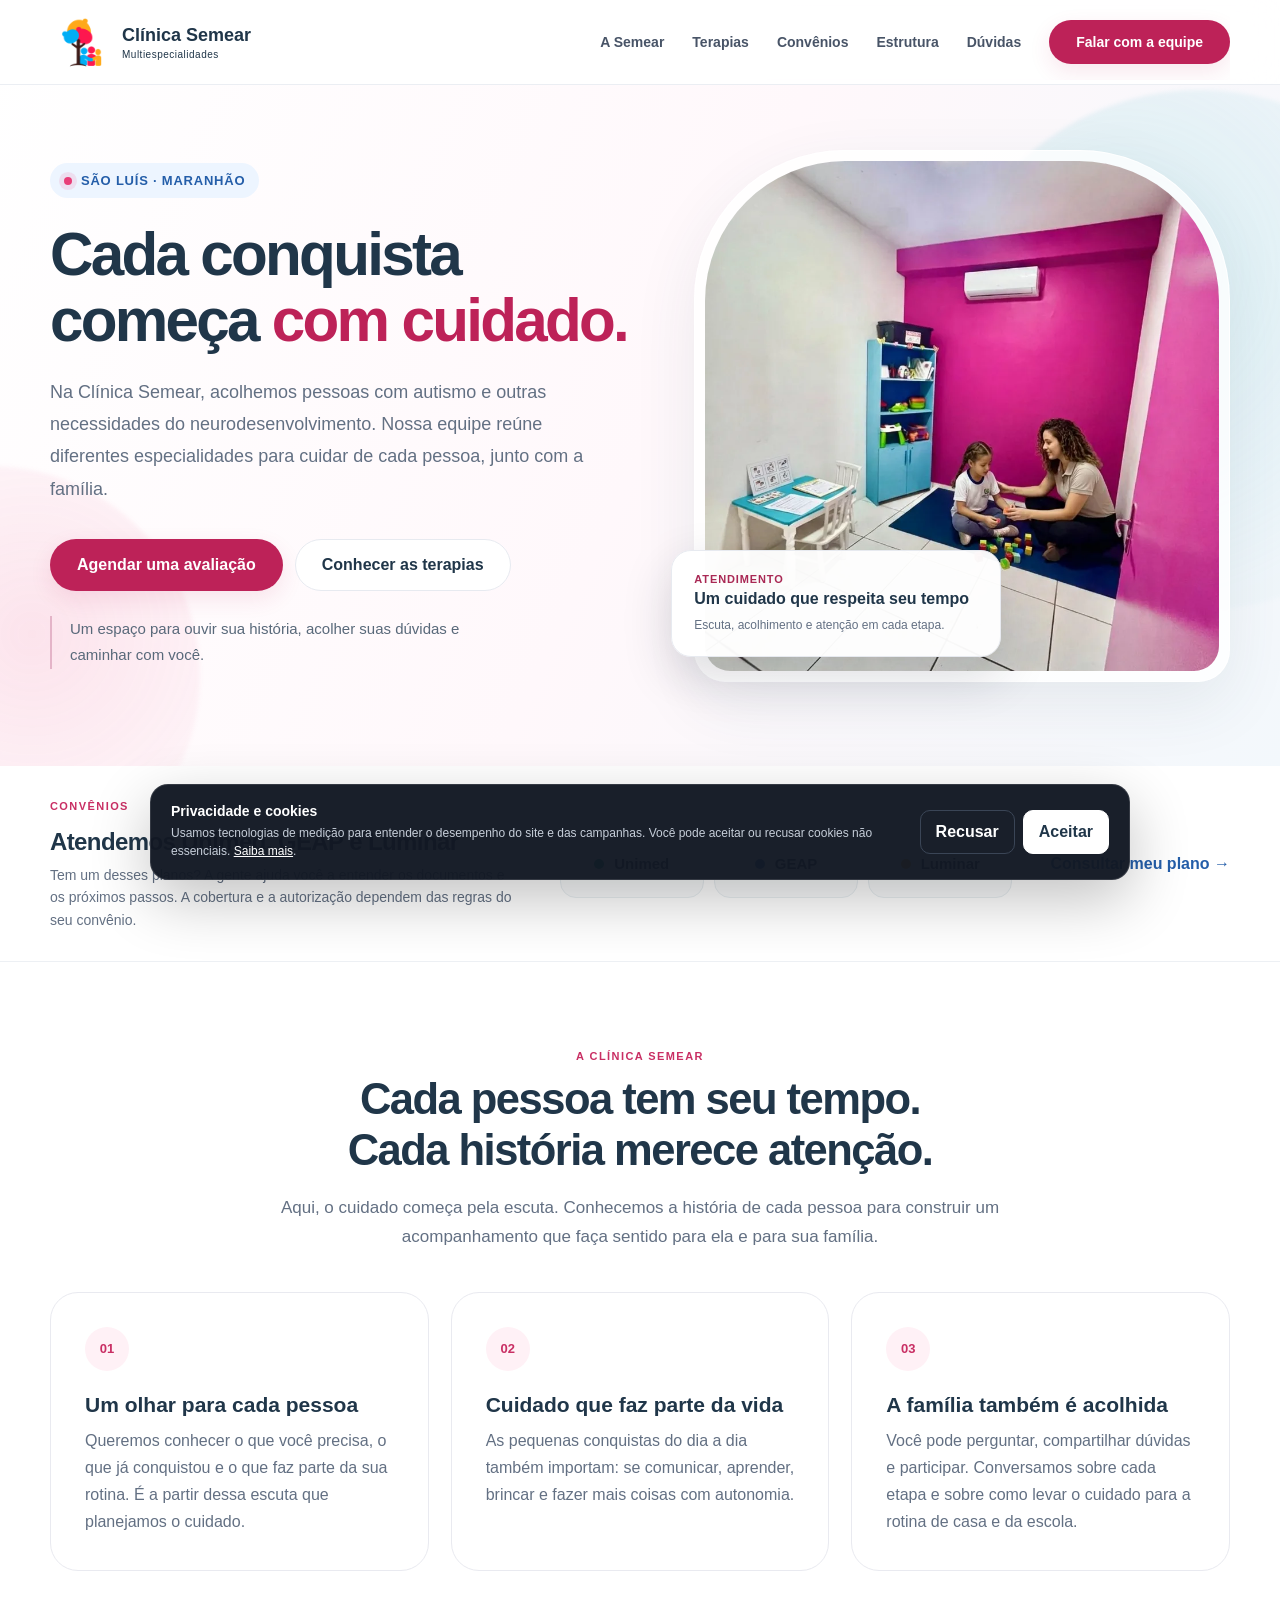
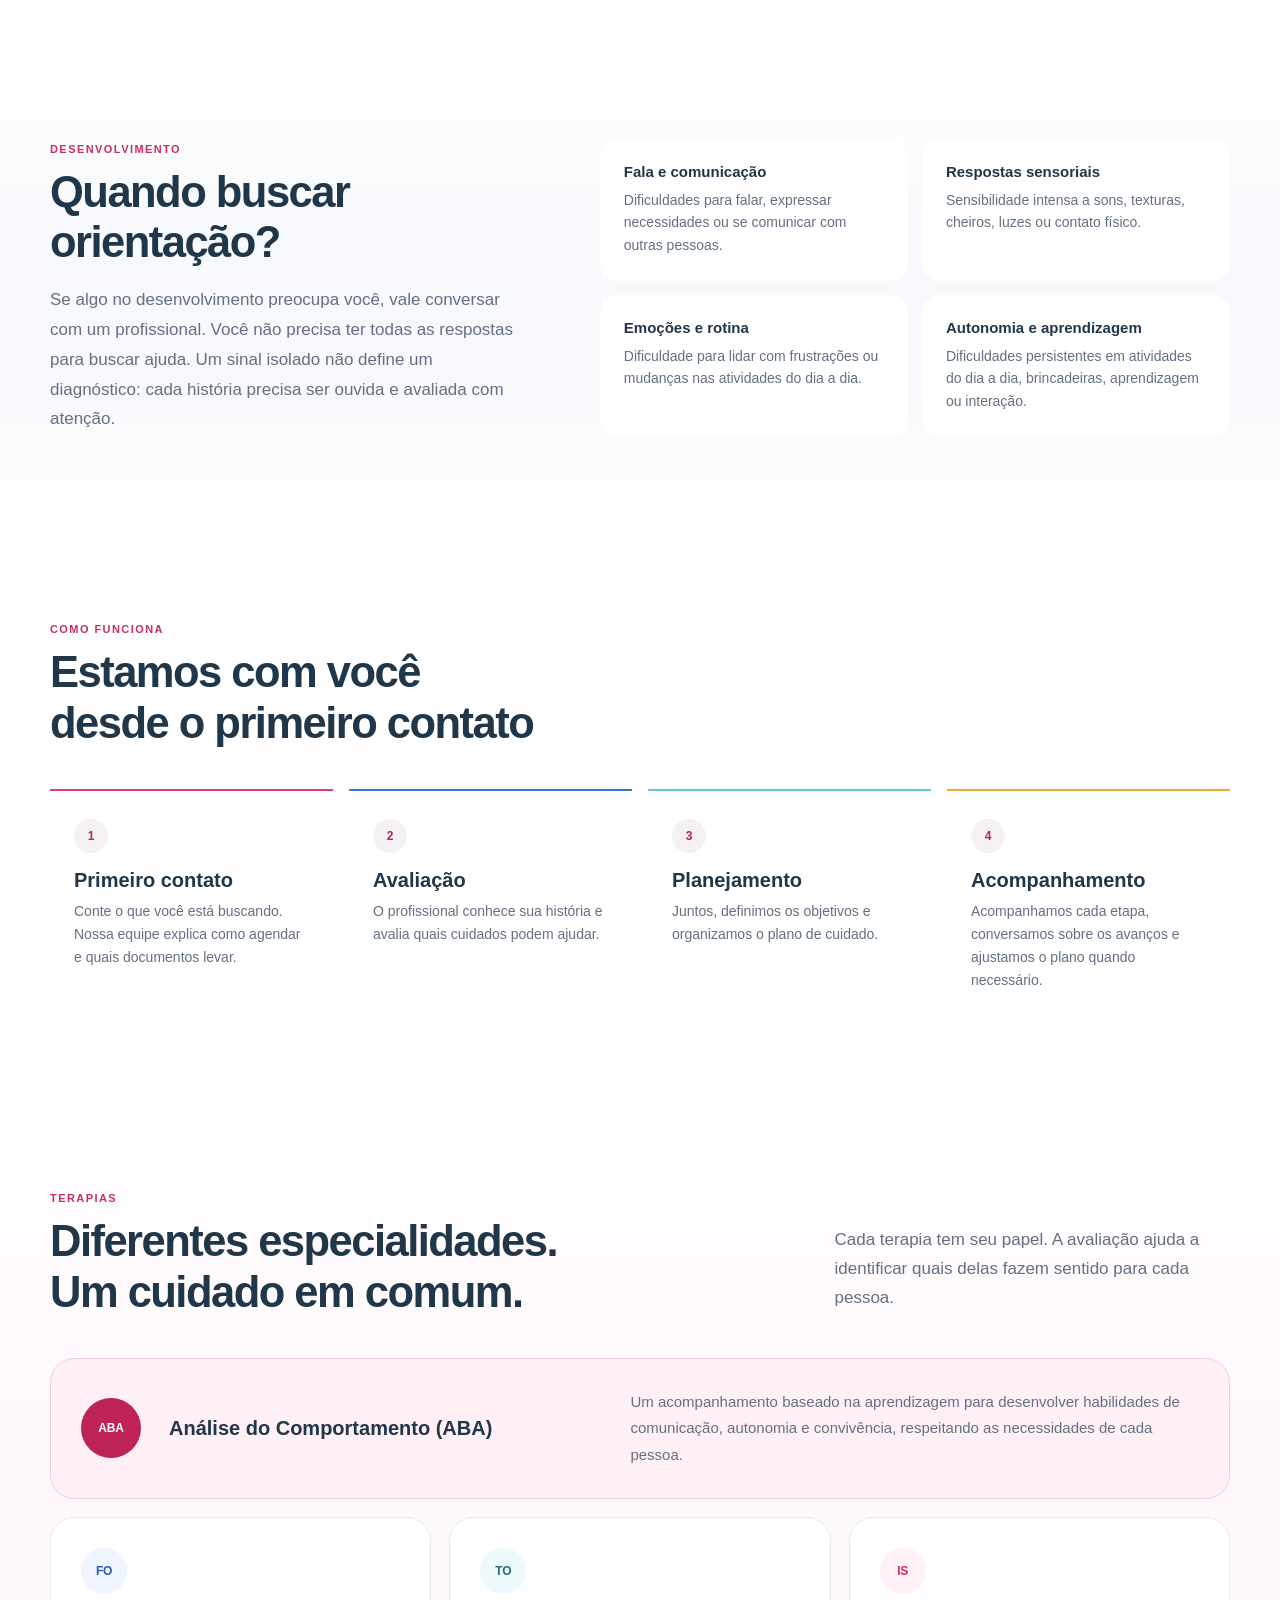
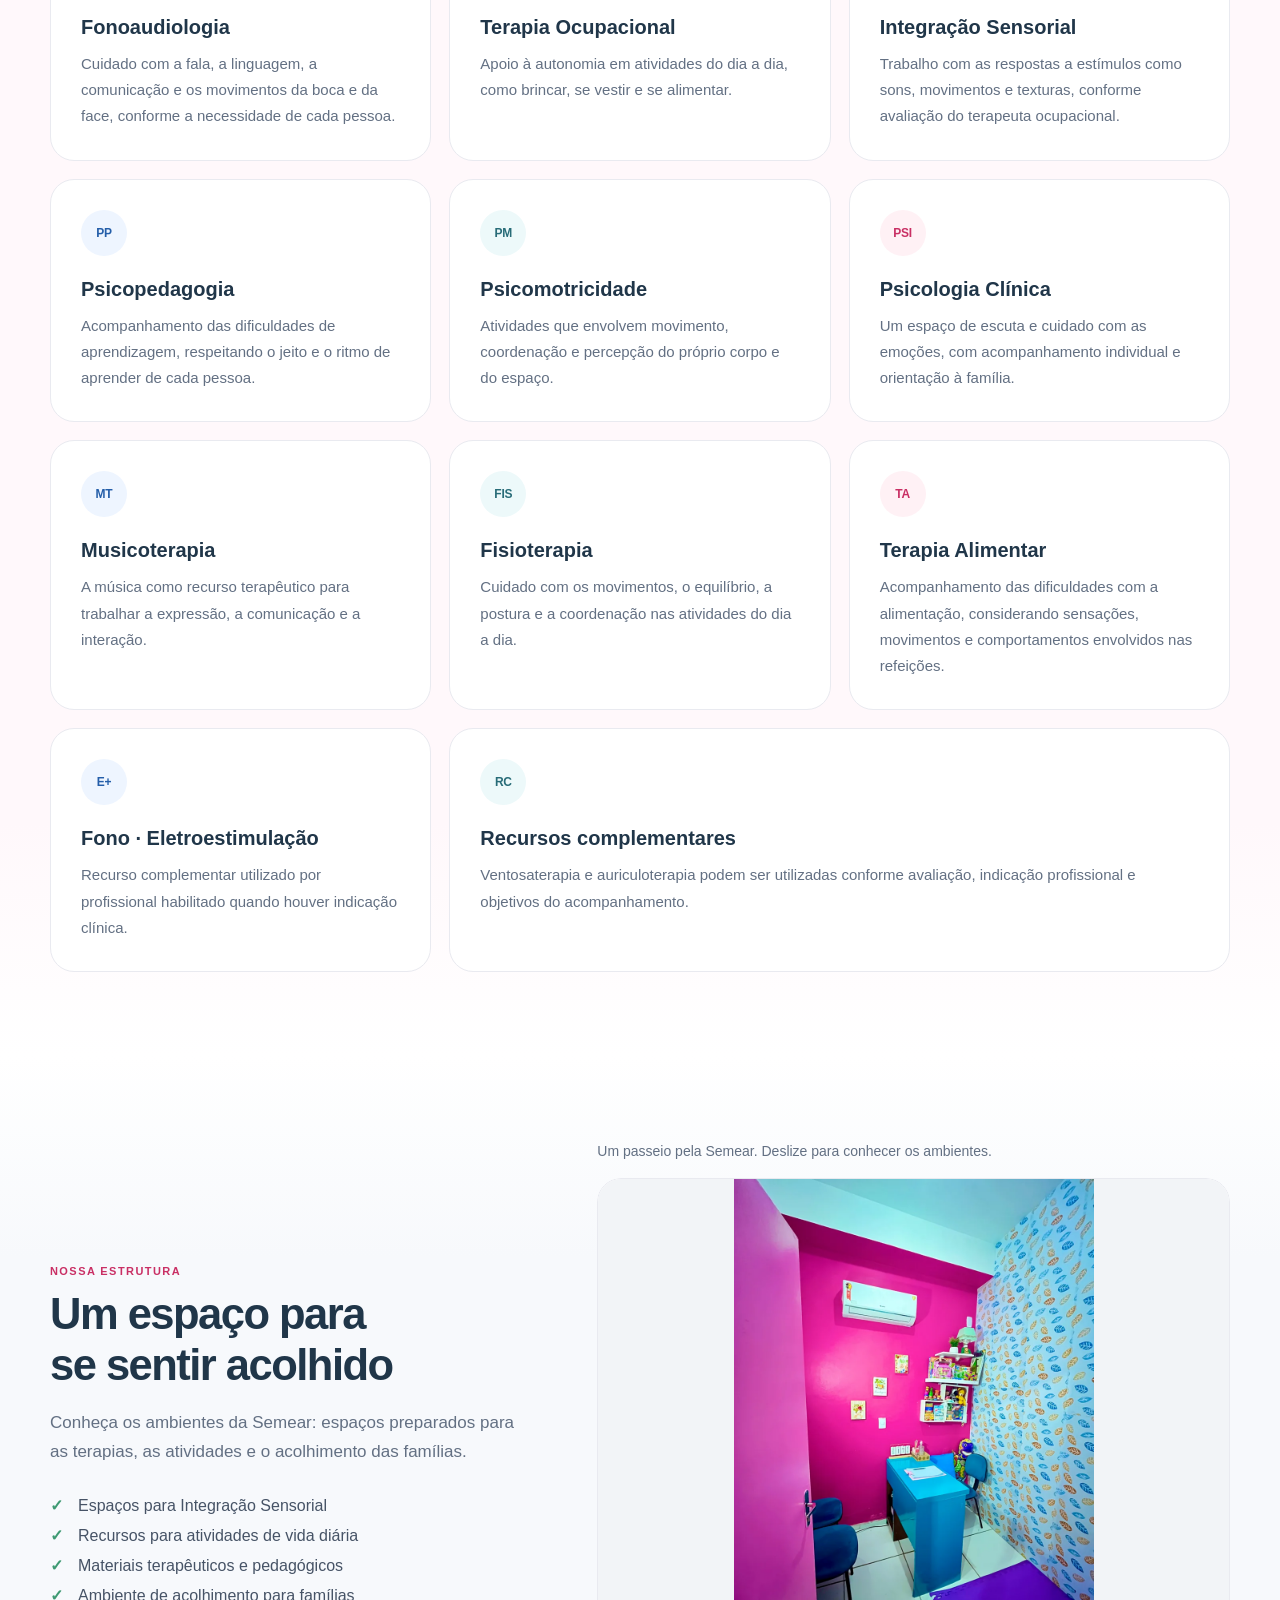
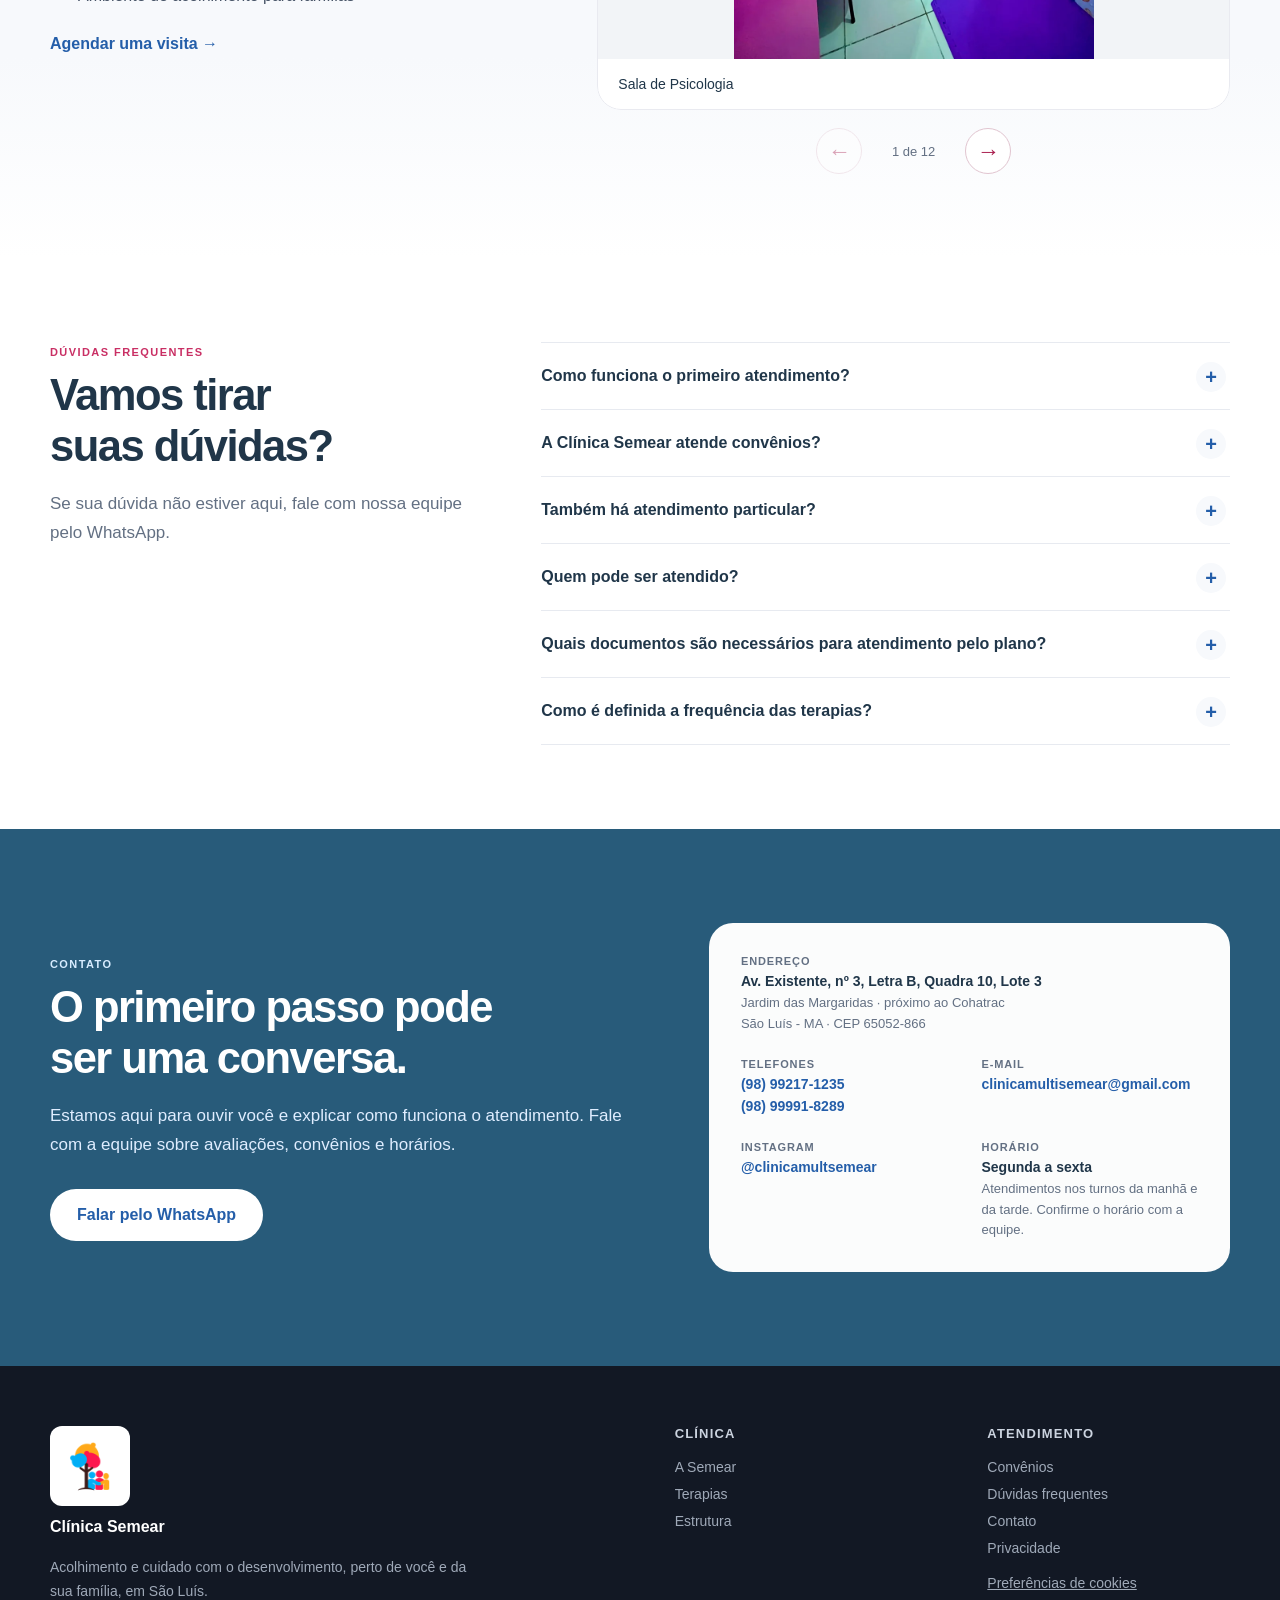
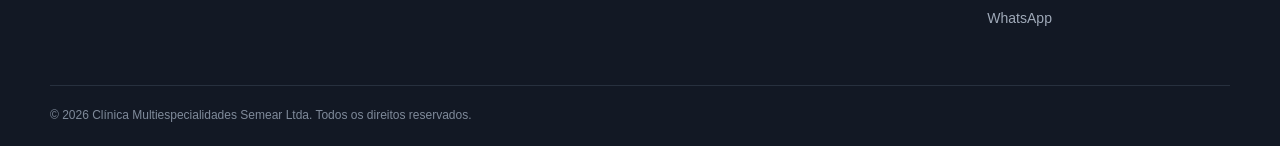
==== commit 197ed8e1: "Add clinic photos in accessible swipeable gallery" ====
--- a/index.html
+++ b/index.html
@@ -272,10 +272,27 @@
           </ul>
           <a class="text-link js-whatsapp" href="https://api.whatsapp.com/send/?phone=5598999918289&text=Ol%C3%A1%2C+gostaria+de+conhecer+a+estrutura+da+Cl%C3%ADnica+Semear.&type=phone_number&app_absent=0">Agendar uma visita →</a>
         </div>
-        <div class="gallery-grid" role="group" aria-label="Fotos da estrutura da Clínica Semear">
-          <figure class="gallery-main"><img src="assets/estrutura-4-960.webp" srcset="assets/estrutura-4-480.webp 480w, assets/estrutura-4-960.webp 896w" sizes="(max-width: 600px) 100vw, (max-width: 1080px) 90vw, 540px" alt="Sala da Clínica Semear" loading="lazy" decoding="async"></figure>
-          <figure><img src="assets/estrutura-2-960.webp" srcset="assets/estrutura-2-480.webp 480w, assets/estrutura-2-960.webp 880w" sizes="(max-width: 1080px) 45vw, 280px" width="880" height="1206" alt="Ambiente terapêutico da Clínica Semear" loading="lazy" decoding="async"></figure>
-          <figure><img src="assets/estrutura-3-960.webp" srcset="assets/estrutura-3-480.webp 480w, assets/estrutura-3-960.webp 880w" sizes="(max-width: 1080px) 45vw, 280px" width="880" height="1206" alt="Estrutura terapêutica da Clínica Semear" loading="lazy" decoding="async"></figure>
+        <div class="clinic-gallery" role="group" aria-label="Fotos da clínica">
+          <p class="gallery-hint">Um passeio pela Semear. Deslize para conhecer os ambientes.</p>
+          <div class="clinic-track" id="clinic-photos" tabindex="0" role="group" aria-label="Galeria de ambientes; use as setas do teclado para navegar">
+            <figure class="clinic-slide"><img src="assets/galeria/psicologia.webp" alt="Sala de Psicologia" width="900" height="1200" loading="lazy" decoding="async"><figcaption>Sala de Psicologia</figcaption></figure>
+            <figure class="clinic-slide"><img src="assets/galeria/psicomotricidade-bolinhas.webp" alt="Espaço de brincadeiras e movimento" width="900" height="1200" loading="lazy" decoding="async"><figcaption>Espaço de brincadeiras e movimento</figcaption></figure>
+            <figure class="clinic-slide"><img src="assets/galeria/psicopedagogia.webp" alt="Sala de Psicopedagogia" width="900" height="1200" loading="lazy" decoding="async"><figcaption>Sala de Psicopedagogia</figcaption></figure>
+            <figure class="clinic-slide"><img src="assets/galeria/arvore.webp" alt="Um toque de natureza na Semear" width="900" height="1227" loading="lazy" decoding="async"><figcaption>Um toque de natureza na Semear</figcaption></figure>
+            <figure class="clinic-slide"><img src="assets/galeria/psicomotricidade.webp" alt="Recursos para movimento e equilíbrio" width="900" height="1200" loading="lazy" decoding="async"><figcaption>Recursos para movimento e equilíbrio</figcaption></figure>
+            <figure class="clinic-slide"><img src="assets/galeria/sala-atividades.webp" alt="Sala de atividades" width="900" height="1200" loading="lazy" decoding="async"><figcaption>Sala de atividades</figcaption></figure>
+            <figure class="clinic-slide"><img src="assets/galeria/fonoaudiologia.webp" alt="Sala de Fonoaudiologia" width="900" height="1200" loading="lazy" decoding="async"><figcaption>Sala de Fonoaudiologia</figcaption></figure>
+            <figure class="clinic-slide"><img src="assets/galeria/aba-safari.webp" alt="Materiais e brinquedos do espaço ABA" width="900" height="1200" loading="lazy" decoding="async"><figcaption>Materiais e brinquedos do espaço ABA</figcaption></figure>
+            <figure class="clinic-slide"><img src="assets/galeria/corredor.webp" alt="Conheça nossos espaços" width="900" height="1200" loading="lazy" decoding="async"><figcaption>Conheça nossos espaços</figcaption></figure>
+            <figure class="clinic-slide"><img src="assets/estrutura-4-960.webp" alt="Ambiente de atendimento da Clínica Semear" width="896" height="1195" loading="lazy" decoding="async"><figcaption>Mais um cantinho da Semear</figcaption></figure>
+            <figure class="clinic-slide"><img src="assets/estrutura-2-960.webp" alt="Ambiente de atendimento da Clínica Semear" width="880" height="1206" loading="lazy" decoding="async"><figcaption>Mais um cantinho da Semear</figcaption></figure>
+            <figure class="clinic-slide"><img src="assets/estrutura-3-960.webp" alt="Ambiente de atendimento da Clínica Semear" width="880" height="1206" loading="lazy" decoding="async"><figcaption>Mais um cantinho da Semear</figcaption></figure>
+          </div>
+          <div class="gallery-controls" hidden>
+            <button type="button" class="gallery-prev" aria-label="Foto anterior" aria-controls="clinic-photos">←</button>
+            <span class="gallery-count" aria-live="polite" aria-atomic="true">1 de 12</span>
+            <button type="button" class="gallery-next" aria-label="Próxima foto" aria-controls="clinic-photos">→</button>
+          </div>
         </div>
       </div>
     </section>
--- a/styles.css
+++ b/styles.css
@@ -379,3 +379,18 @@
 #estrutura { background: linear-gradient(180deg, #fff, #f7f9fc 25%, #f7f9fc 75%, #fff); }
 .plans-strip { border-top: 0; border-bottom-color: #edf0f4; }
 @media (max-width: 600px) { .section { padding-block: 56px; } .hero { padding-top: 112px; } }
+
+/* Galeria horizontal: fotos completas, sem rotação automática. */
+.clinic-gallery { min-width: 0; }
+.gallery-hint { color: var(--muted); font-size: 14px; line-height: 1.6; margin: 0 0 16px; }
+.clinic-track { display: flex; gap: 16px; overflow-x: auto; scroll-snap-type: x mandatory; border-radius: 24px; scrollbar-width: thin; scrollbar-color: #d4abbc #f5f1f4; }
+.clinic-slide { flex: 0 0 100%; min-width: 0; margin: 0; scroll-snap-align: start; background: #fff; border: 1px solid #e9eaf0; border-radius: 24px; overflow: hidden; }
+.clinic-slide img { width: 100%; height: 480px; object-fit: contain; background: #f2f4f7; }
+.clinic-slide figcaption { padding: 17px 20px; font-size: 14px; color: var(--ink); }
+.gallery-controls { display: flex; align-items: center; justify-content: center; gap: 24px; margin-top: 18px; }
+.gallery-controls[hidden] { display: none; }
+.gallery-controls button { width: 46px; height: 46px; border: 1px solid #e1c5d0; border-radius: 50%; background: #fff; color: #a91e4e; cursor: pointer; font-size: 23px; }
+.gallery-controls button:hover { background: #fff1f6; }
+.gallery-controls button:disabled { opacity: .4; cursor: default; }
+.gallery-count { font-size: 13px; color: var(--muted); min-width: 55px; text-align: center; }
+@media (max-width: 600px) { .clinic-slide img { height: 380px; } }
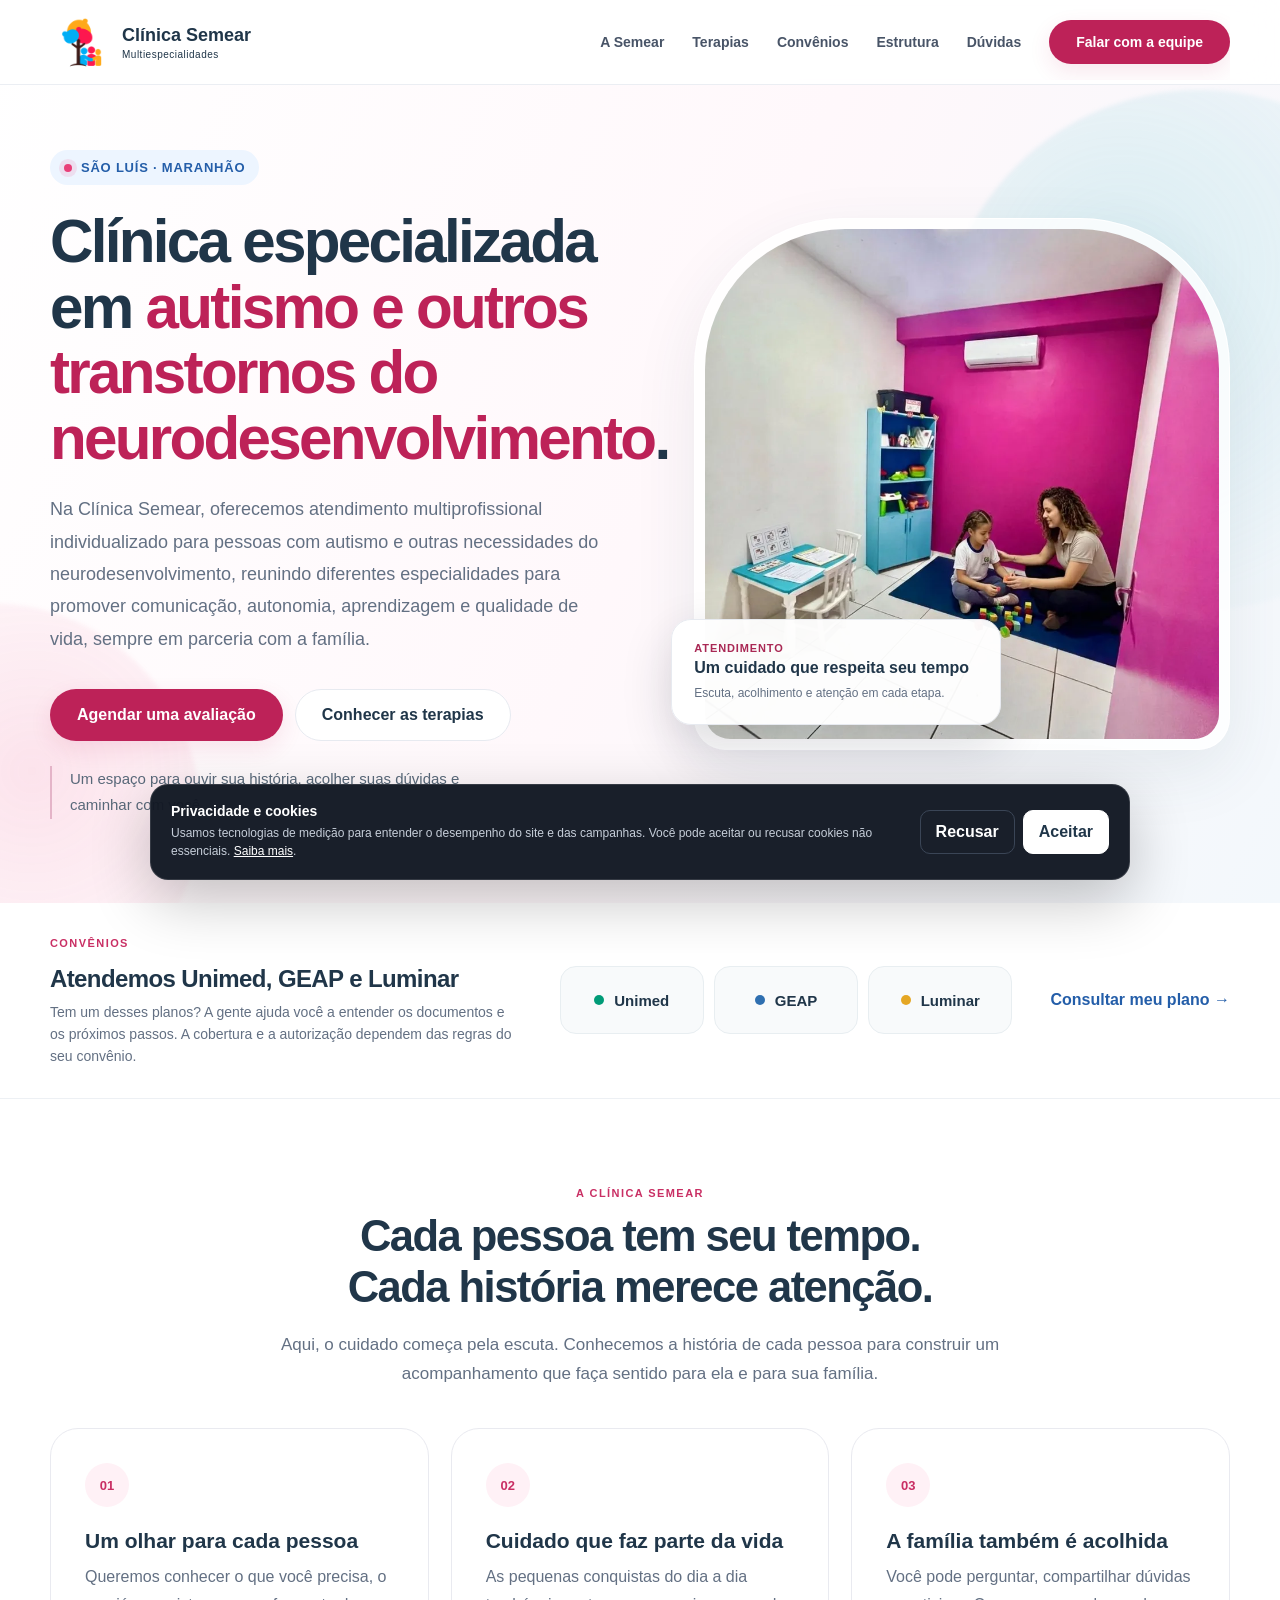
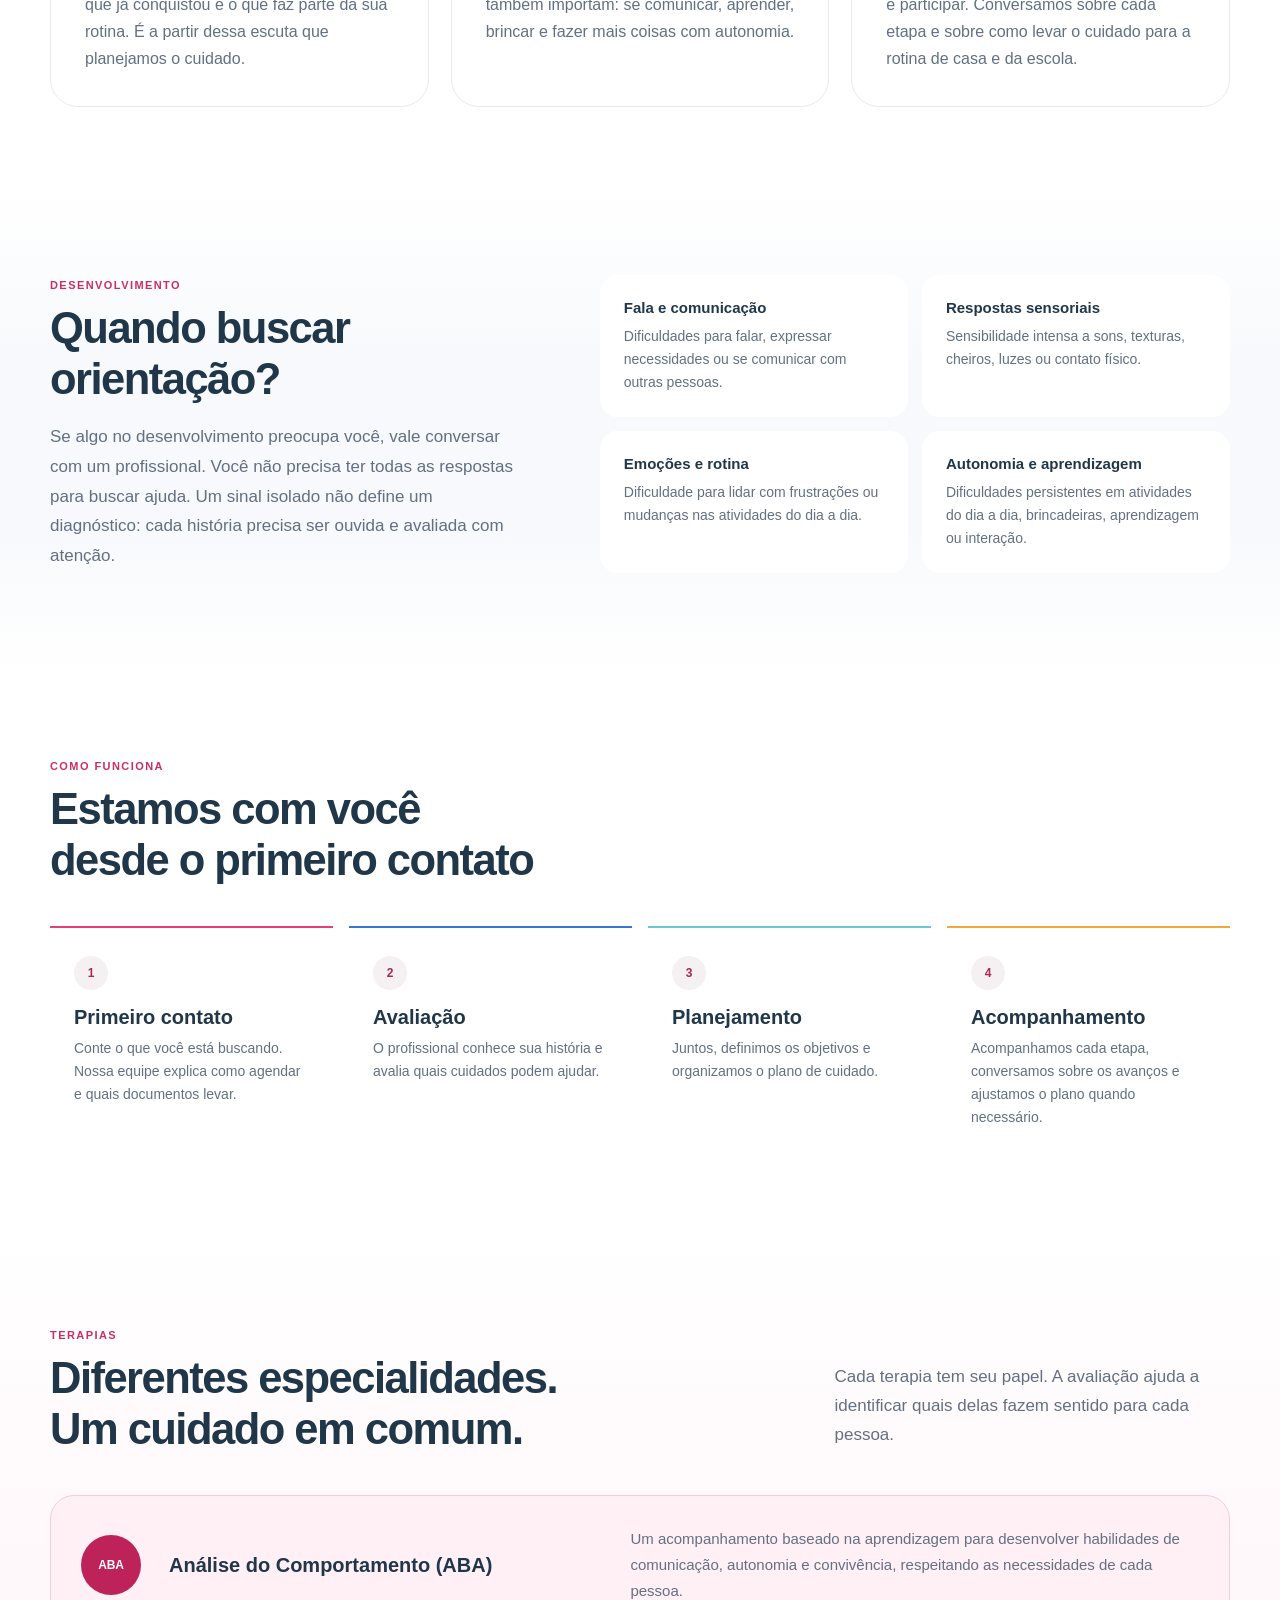
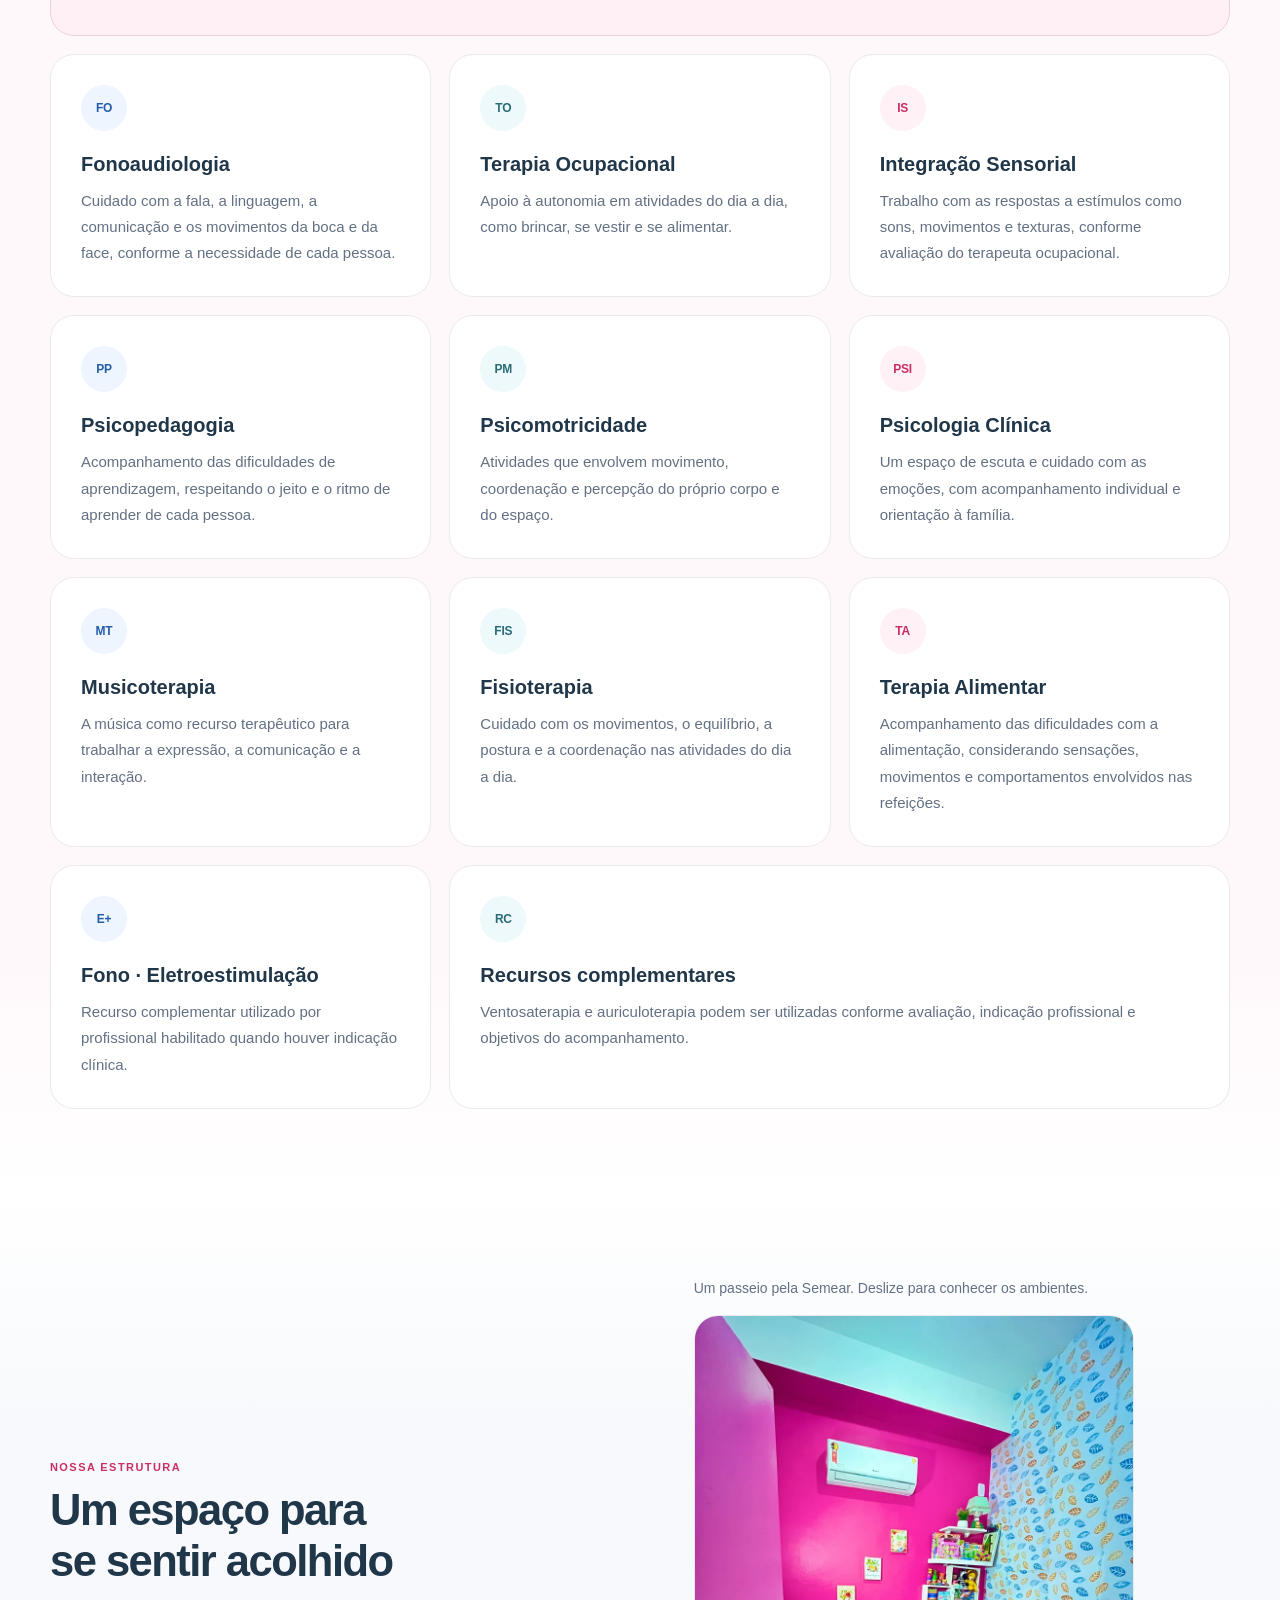
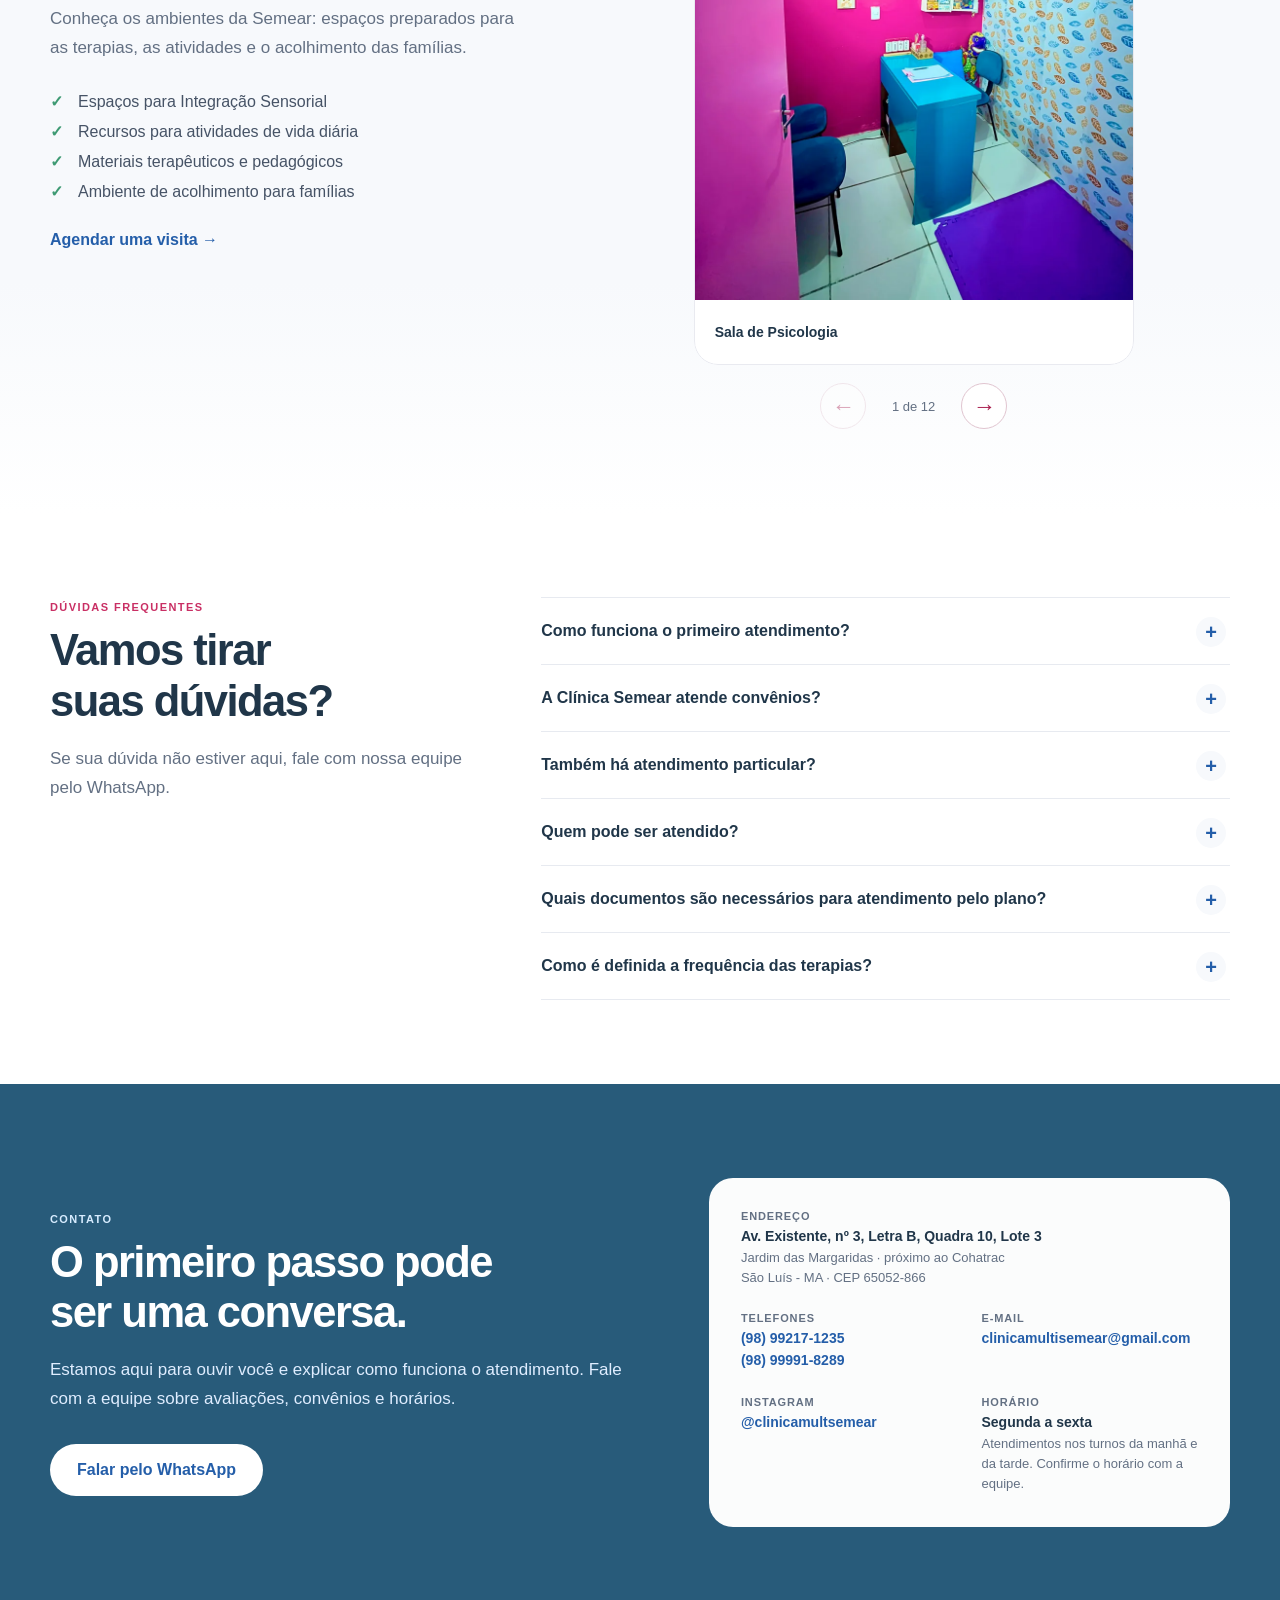
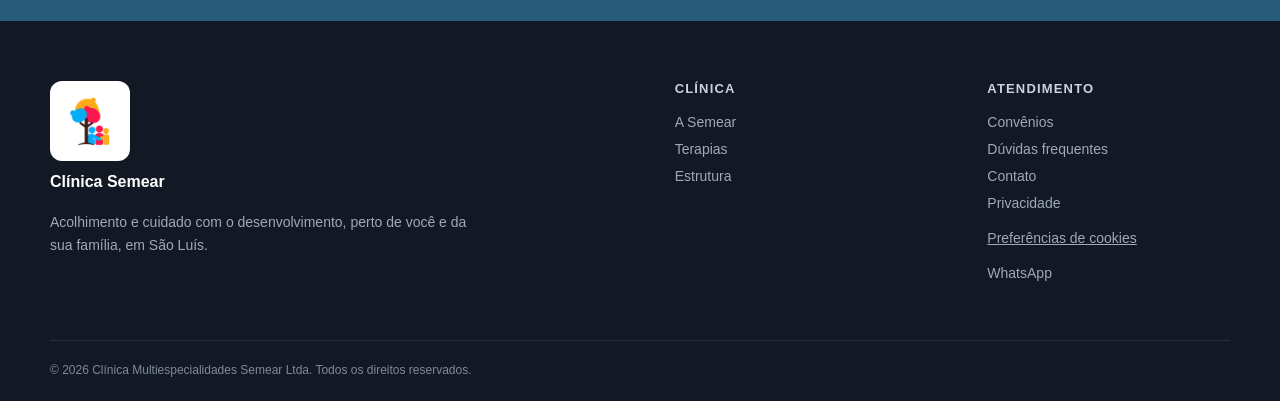
==== commit 6dc27df5: "Ajusta hero do site da Clinica Semear" ====
--- a/index.html
+++ b/index.html
@@ -129,8 +129,8 @@
       <div class="container hero-grid">
         <div class="hero-copy">
           <div class="eyebrow"><span class="dot"></span> São Luís · Maranhão</div>
-          <h1>Cada conquista começa <span>com cuidado.</span></h1>
-          <p class="lead">Na Clínica Semear, acolhemos pessoas com autismo e outras necessidades do neurodesenvolvimento. Nossa equipe reúne diferentes especialidades para cuidar de cada pessoa, junto com a família.</p>
+          <h1>Clínica especializada em <span>autismo e outros transtornos do neurodesenvolvimento</span>.</h1>
+          <p class="lead">Na Clínica Semear, oferecemos atendimento multiprofissional individualizado para pessoas com autismo e outras necessidades do neurodesenvolvimento, reunindo diferentes especialidades para promover comunicação, autonomia, aprendizagem e qualidade de vida, sempre em parceria com a família.</p>
 
           <div class="hero-actions">
             <a class="btn btn-primary js-whatsapp" href="https://api.whatsapp.com/send/?phone=5598999918289&text=Ol%C3%A1%2C+gostaria+de+agendar+uma+avalia%C3%A7%C3%A3o+na+Cl%C3%ADnica+Semear.&type=phone_number&app_absent=0">Agendar uma avaliação</a>
--- a/styles.css
+++ b/styles.css
@@ -381,11 +381,11 @@
 @media (max-width: 600px) { .section { padding-block: 56px; } .hero { padding-top: 112px; } }
 
 /* Galeria horizontal: fotos completas, sem rotação automática. */
-.clinic-gallery { min-width: 0; }
+.clinic-gallery { min-width: 0; width: 100%; max-width: 440px; justify-self: center; }
 .gallery-hint { color: var(--muted); font-size: 14px; line-height: 1.6; margin: 0 0 16px; }
-.clinic-track { display: flex; gap: 16px; overflow-x: auto; scroll-snap-type: x mandatory; border-radius: 24px; scrollbar-width: thin; scrollbar-color: #d4abbc #f5f1f4; }
+.clinic-track { display: flex; gap: 16px; overflow-x: auto; scroll-snap-type: x mandatory; border-radius: 24px; scrollbar-width: none; }
 .clinic-slide { flex: 0 0 100%; min-width: 0; margin: 0; scroll-snap-align: start; background: #fff; border: 1px solid #e9eaf0; border-radius: 24px; overflow: hidden; }
-.clinic-slide img { width: 100%; height: 480px; object-fit: contain; background: #f2f4f7; }
+.clinic-slide img { width: 100%; height: auto; aspect-ratio: 3 / 4; object-fit: cover; object-position: center; }
 .clinic-slide figcaption { padding: 17px 20px; font-size: 14px; color: var(--ink); }
 .gallery-controls { display: flex; align-items: center; justify-content: center; gap: 24px; margin-top: 18px; }
 .gallery-controls[hidden] { display: none; }
@@ -393,4 +393,8 @@
 .gallery-controls button:hover { background: #fff1f6; }
 .gallery-controls button:disabled { opacity: .4; cursor: default; }
 .gallery-count { font-size: 13px; color: var(--muted); min-width: 55px; text-align: center; }
-@media (max-width: 600px) { .clinic-slide img { height: 380px; } }
+@media (max-width: 600px) { .clinic-gallery { max-width: 360px; } }
+
+.clinic-track::-webkit-scrollbar { display: none; }
+.clinic-slide figcaption { min-height: 64px; display: flex; align-items: center; font-weight: 600; line-height: 1.5; }
+.gallery-controls { gap: 20px; }
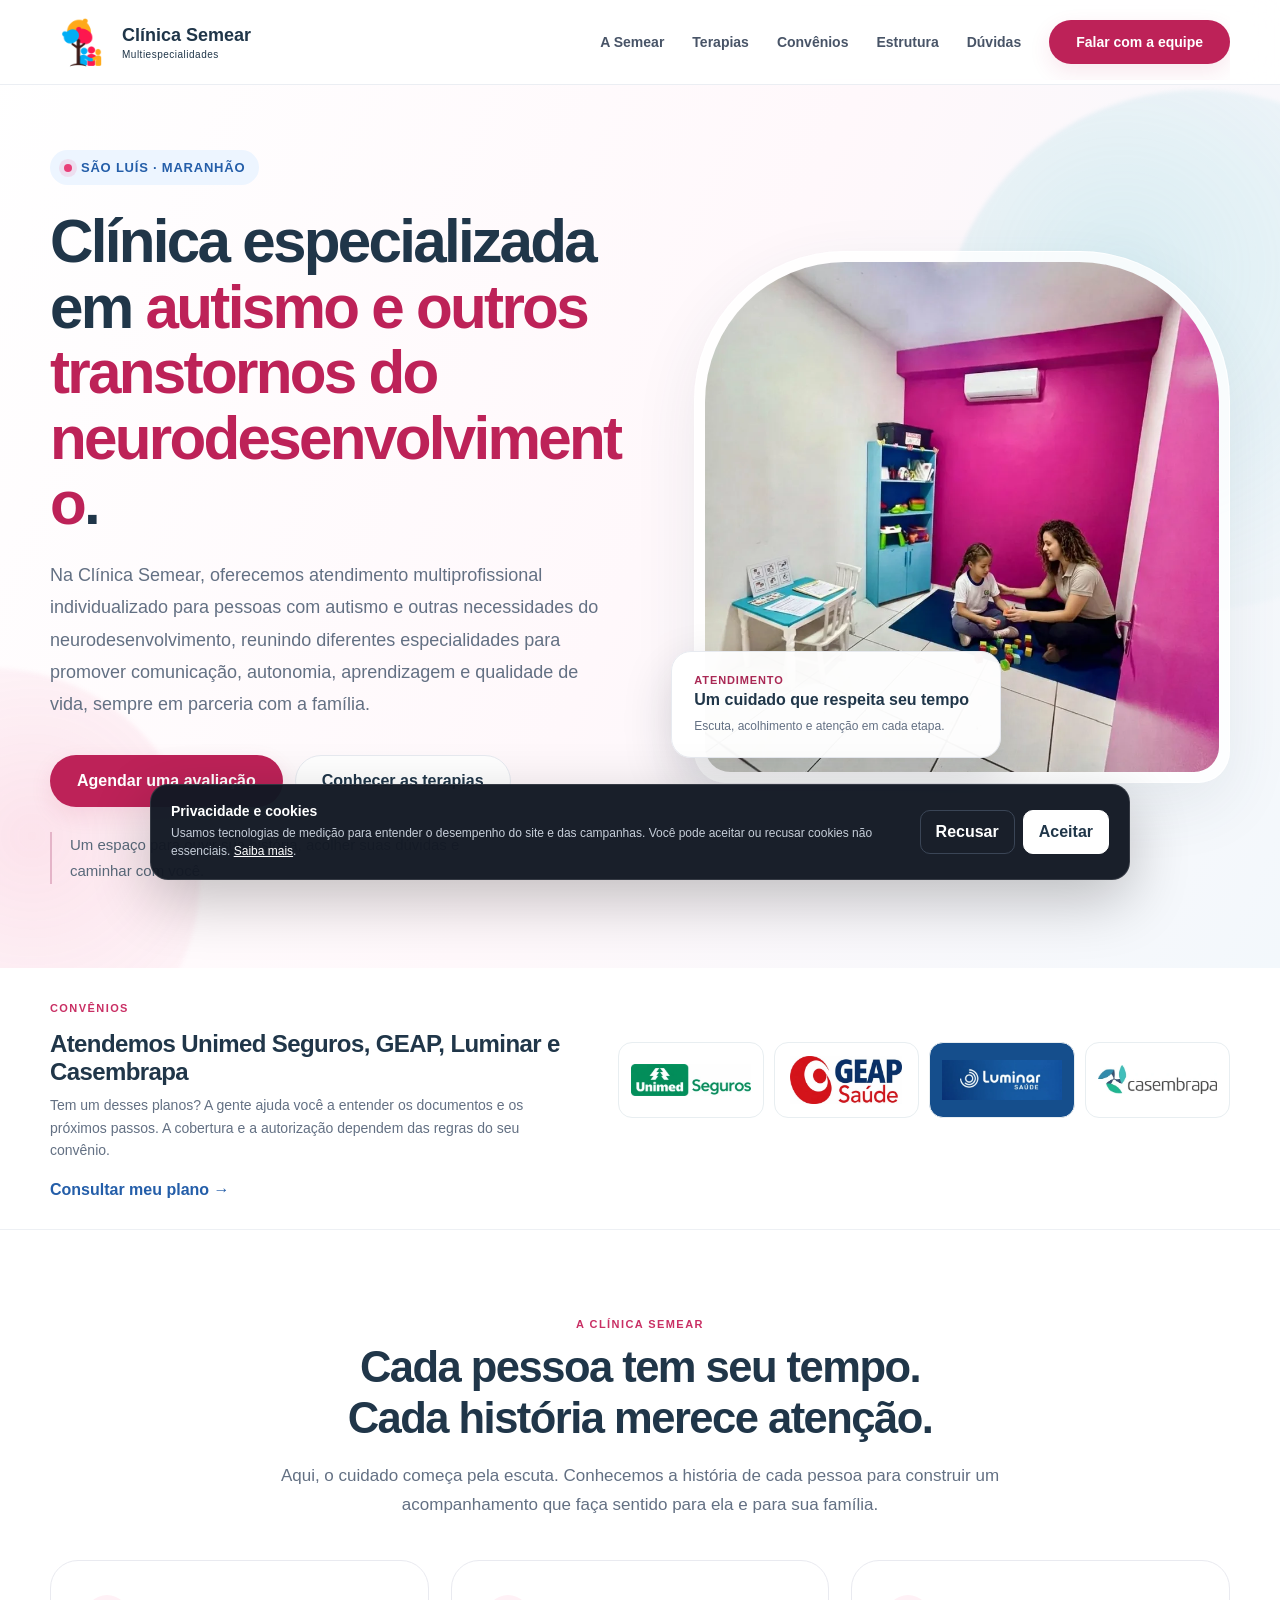
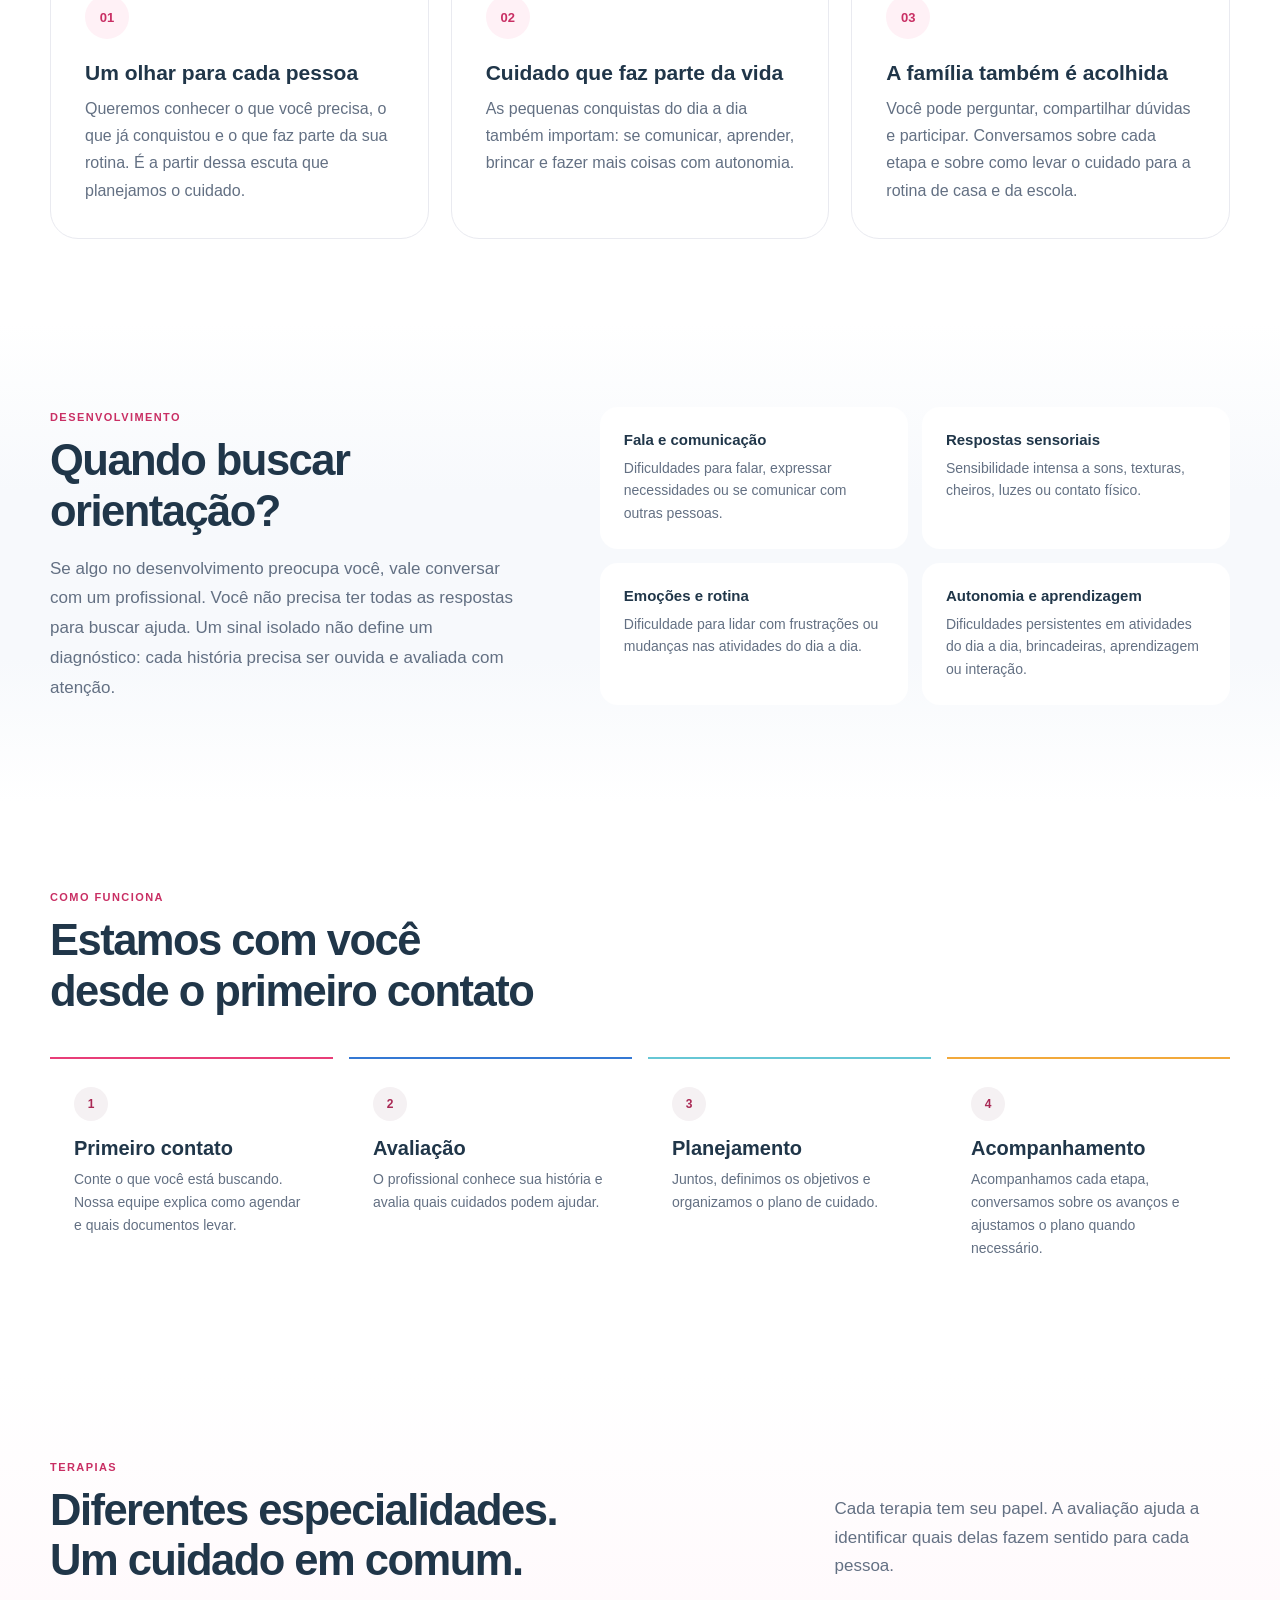
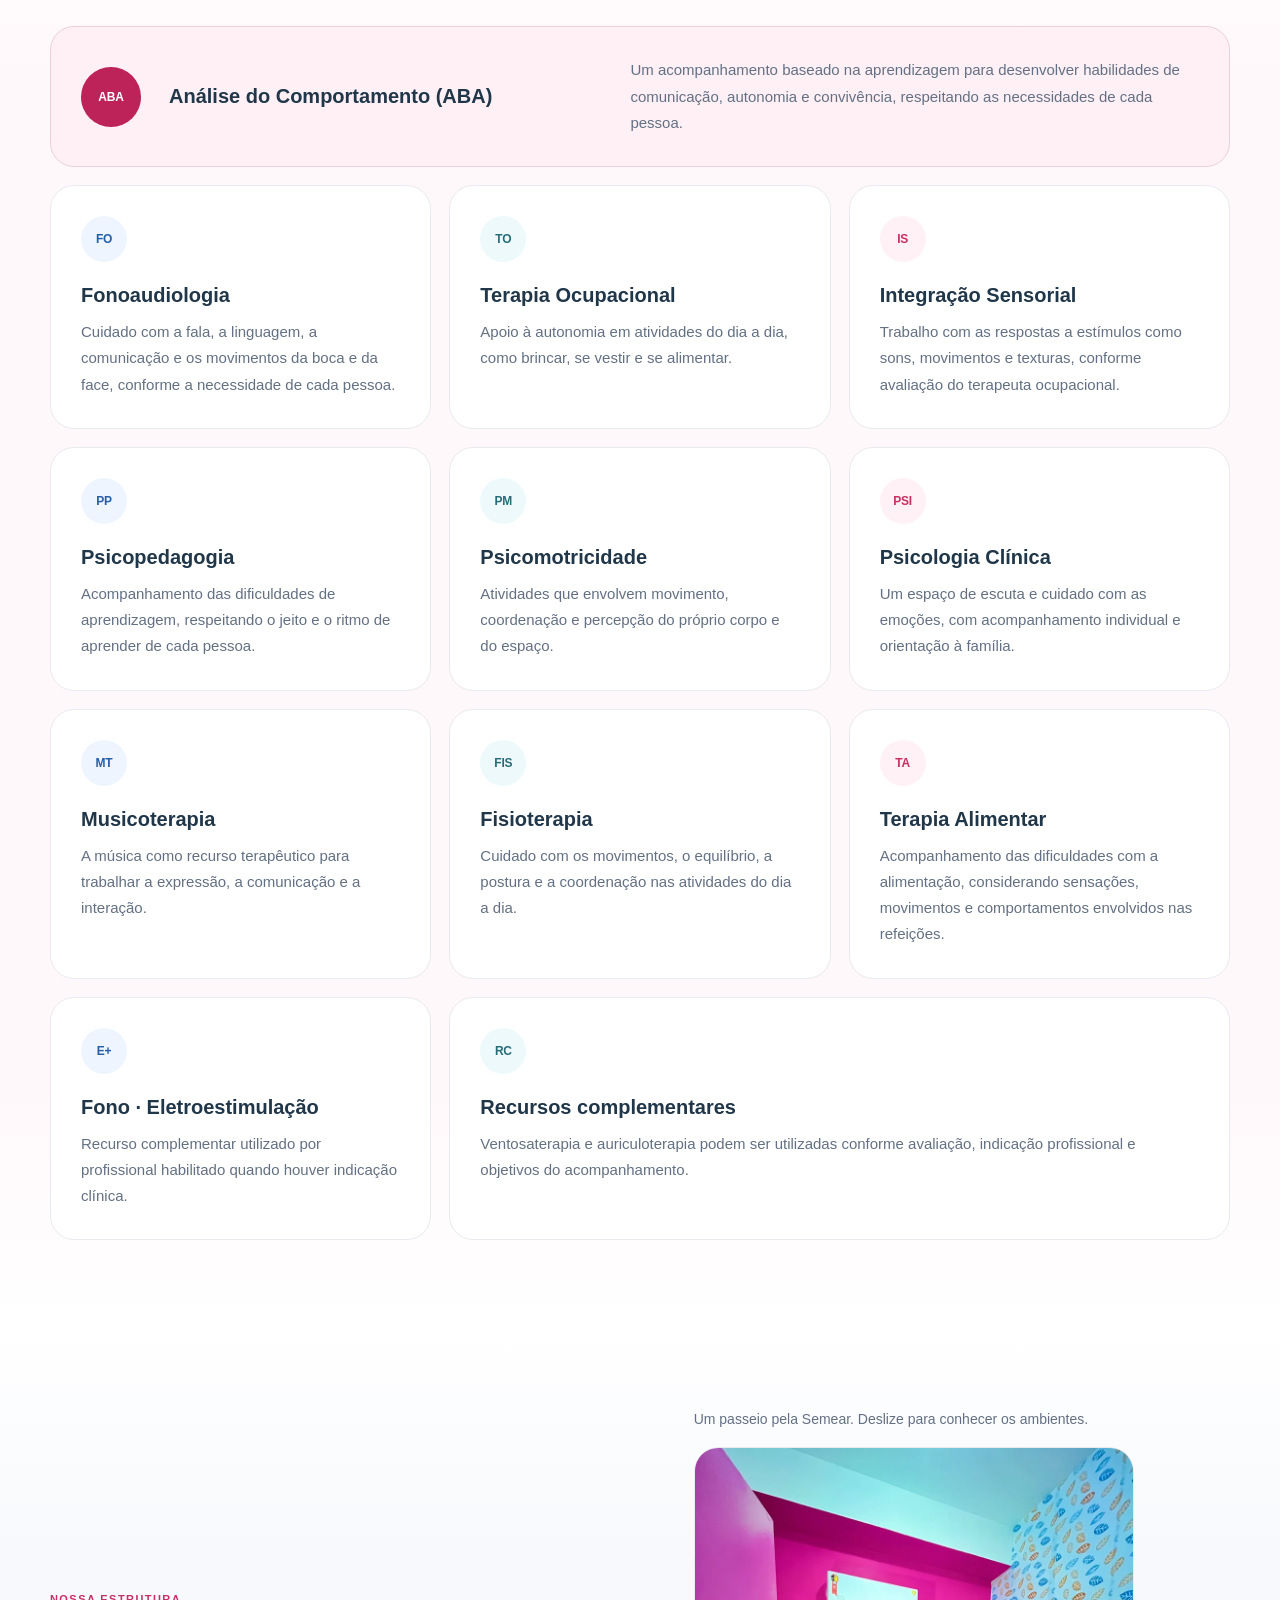
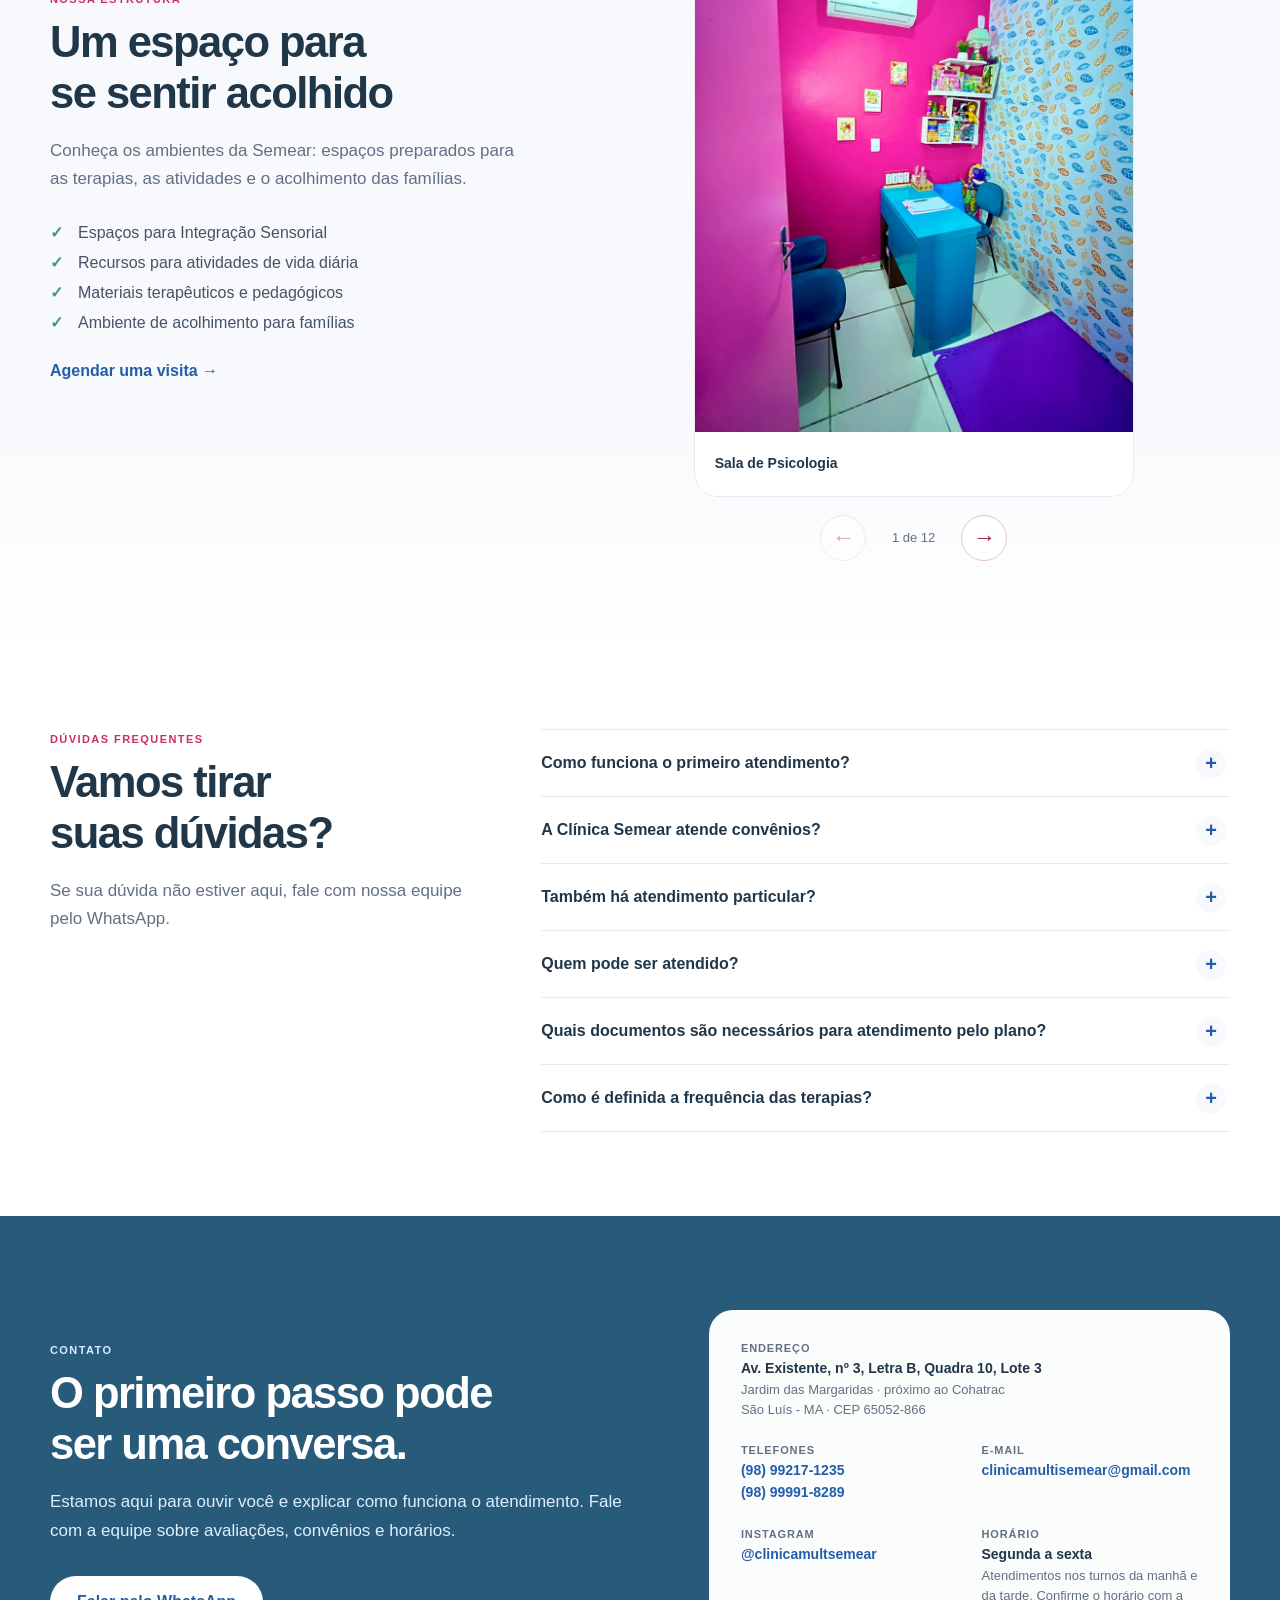
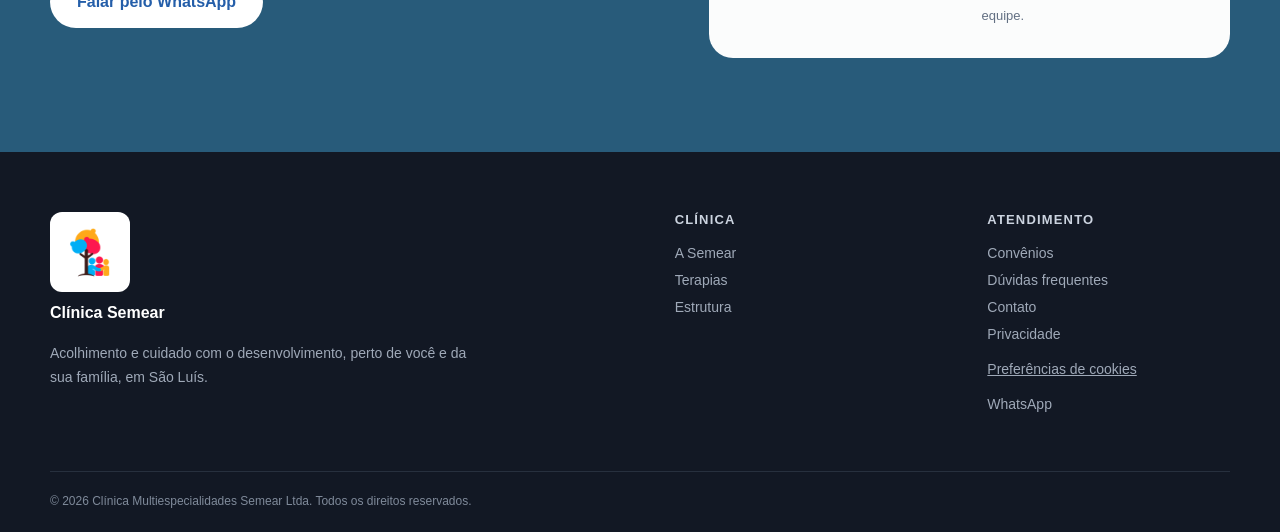
==== commit 073715e5: "Add Casembrapa and compact health plan logos" ====
--- a/index.html
+++ b/index.html
@@ -53,7 +53,7 @@
   <meta name="geo.placename" content="São Luís">
 
   <title>Clínica Semear | Terapias para TEA e Neurodesenvolvimento em São Luís</title>
-  <meta name="description" content="Clínica multiprofissional em São Luís para TEA e neurodesenvolvimento. ABA, Fonoaudiologia, Terapia Ocupacional, Integração Sensorial, Psicopedagogia e outras terapias. Atendemos Unimed, GEAP e Luminar.">
+  <meta name="description" content="Clínica multiprofissional em São Luís para TEA e neurodesenvolvimento. ABA, Fonoaudiologia, Terapia Ocupacional, Integração Sensorial, Psicopedagogia e outras terapias. Atendemos Unimed Seguros, GEAP, Luminar e Casembrapa.">
   <meta name="keywords" content="clínica autismo São Luís, terapia ABA São Luís, fonoaudiologia autismo São Luís, terapia ocupacional autismo São Luís, integração sensorial São Luís, psicopedagogia São Luís, Clínica Semear">
 
   <meta property="og:type" content="website">
@@ -159,13 +159,14 @@
       <div class="container plans-inner">
         <div class="plans-copy">
           <span class="section-kicker">Convênios</span>
-          <h2 id="titulo-convenios">Atendemos Unimed, GEAP e Luminar</h2>
+          <h2 id="titulo-convenios">Atendemos Unimed Seguros, GEAP, Luminar e Casembrapa</h2>
           <p>Tem um desses planos? A gente ajuda você a entender os documentos e os próximos passos. A cobertura e a autorização dependem das regras do seu convênio.</p>
         </div>
         <div class="plan-logos" role="group" aria-label="Convênios atendidos">
-          <div class="plan-card"><span class="plan-mark plan-unimed"></span><strong>Unimed</strong></div>
-          <div class="plan-card"><span class="plan-mark plan-geap"></span><strong>GEAP</strong></div>
-          <div class="plan-card"><span class="plan-mark plan-luminar"></span><strong>Luminar</strong></div>
+          <div class="plan-card plan-unimed"><img src="assets/convenios/unimed.webp" alt="Unimed Seguros" width="120" height="48" loading="lazy" decoding="async"></div>
+          <div class="plan-card plan-geap"><img src="assets/convenios/geap.webp" alt="GEAP Saúde" width="120" height="48" loading="lazy" decoding="async"></div>
+          <div class="plan-card plan-luminar"><img src="assets/convenios/luminar.webp" alt="Luminar Saúde" width="120" height="48" loading="lazy" decoding="async"></div>
+          <div class="plan-card plan-casembrapa"><img src="assets/convenios/casembrapa.webp" alt="Casembrapa" width="120" height="48" loading="lazy" decoding="async"></div>
         </div>
         <a class="text-link js-whatsapp" href="https://api.whatsapp.com/send/?phone=5598999918289&text=Ol%C3%A1%2C+gostaria+de+verificar+atendimento+pelo+meu+conv%C3%AAnio.&type=phone_number&app_absent=0">Consultar meu plano →</a>
       </div>
@@ -311,7 +312,7 @@
           </details>
           <details>
             <summary>A Clínica Semear atende convênios?</summary>
-            <p>Sim. Atualmente atendemos Unimed, GEAP e Luminar. Nos convênios, os atendimentos da clínica são direcionados ao diagnóstico de TEA, conforme regras de cobertura, elegibilidade e autorização de cada plano. Nossa equipe orienta sobre encaminhamento, documentação e carteira do convênio.</p>
+            <p>Sim. Atualmente atendemos Unimed Seguros, GEAP, Luminar e Casembrapa. Nos convênios, os atendimentos da clínica são direcionados ao diagnóstico de TEA, conforme regras de cobertura, elegibilidade e autorização de cada plano. Nossa equipe orienta sobre encaminhamento, documentação e carteira do convênio.</p>
           </details>
           <details>
             <summary>Também há atendimento particular?</summary>
--- a/styles.css
+++ b/styles.css
@@ -64,7 +64,7 @@
 
 .hero { min-height: 820px; padding-top: 176px; display: flex; align-items: center; overflow: hidden; background: linear-gradient(180deg, #fff 0%, #fbfcff 100%); }
 .hero-grid { display: grid; grid-template-columns: minmax(0, 1.04fr) minmax(0, .96fr); gap: 76px; align-items: center; }
-.hero-copy { position: relative; z-index: 2; }
+.hero-copy { position: relative; z-index: 2; min-width: 0; }
 .eyebrow { display: inline-flex; align-items: center; gap: 9px; font-size: 13px; letter-spacing: .06em; text-transform: uppercase; font-weight: 800; color: var(--blue-dark); background: #edf5ff; padding: 10px 14px; border-radius: 999px; }
 .eyebrow .dot { width: 8px; height: 8px; border-radius: 50%; background: var(--pink); box-shadow: 0 0 0 5px rgba(232,62,120,.12); }
 .hero h1 { margin: 24px 0 22px; max-width: 760px; font-size: clamp(46px, 5.3vw, 76px); line-height: .98; letter-spacing: -.052em; font-weight: 850; }
@@ -225,7 +225,7 @@
   .main-nav > a:not(.btn)::after { display: none; }
   .nav-cta { margin-top: 8px; }
   .hero { min-height: auto; padding-top: 130px; padding-bottom: 74px; }
-  .hero-grid { grid-template-columns: 1fr; }
+  .hero-grid { grid-template-columns: minmax(0, 1fr); }
   .hero h1 { font-size: clamp(44px, 13vw, 66px); }
   .lead { font-size: 18px; }
   .hero-photo { height: 430px; }
@@ -353,7 +353,7 @@
   .therapy-card:last-child { grid-column: auto; }
 }
 @media (max-width: 600px) {
-  .hero h1 { font-size: clamp(39px, 10.5vw, 54px); }
+  .hero h1 { font-size: clamp(1.75rem, 8.3vw, 2.75rem); line-height: 1.16; letter-spacing: -.035em; }
   .hero { padding-bottom: 48px; }
   .hero-photo { height: 370px; }
   .hero-photo-wrap { border-radius: 100px 100px 26px 26px; }
@@ -398,3 +398,40 @@
 .clinic-track::-webkit-scrollbar { display: none; }
 .clinic-slide figcaption { min-height: 64px; display: flex; align-items: center; font-weight: 600; line-height: 1.5; }
 .gallery-controls { gap: 20px; }
+
+/* Keep long Portuguese text inside its column, including with enlarged text. */
+.hero-grid > *, .pillars-grid > *, .therapy-grid > *, .signs-grid > *,
+.sign-list > *, .steps-grid > *, .contact-grid > *, .contact-card > *,
+.faq-layout > *, .footer-grid > *, .structure-grid > * { min-width: 0; }
+h1, h2, h3, p, figcaption, summary, .btn, .contact-card, .check-list { overflow-wrap: anywhere; }
+.btn { white-space: normal; text-align: center; padding-block: 12px; }
+.menu-toggle { flex-shrink: 0; }
+@media (max-width: 600px) {
+  .lead { font-size: 1rem; line-height: 1.75; }
+  .hero-actions { grid-template-columns: minmax(0, 1fr); }
+  .hero-card { position: static; width: auto; margin: 12px 0 0; box-shadow: none; }
+  .hero-photo { height: auto; aspect-ratio: 3 / 4; }
+  .therapy-card.featured { grid-template-columns: minmax(0, 1fr); }
+  .therapy-card.featured p { grid-column: auto; }
+  .contact-section { padding-block: 56px; }
+  .contact-card { padding: 24px; }
+  .site-footer { padding-bottom: 88px; }
+  .legal-page ~ .site-footer { padding-bottom: 40px; }
+}
+
+/* Logos fornecidas pela clínica, em uma faixa compacta. */
+.plans-inner { grid-template-columns: minmax(0, 1fr) minmax(0, 1.15fr); gap: 20px 36px; }
+.plans-inner > .text-link { grid-column: 1 / -1; }
+.plan-logos { grid-template-columns: repeat(4, minmax(0, 1fr)); gap: 10px; width: 100%; }
+.plan-card { min-width: 0; height: 76px; padding: 12px; background: #fff; border: 1px solid #e8eef1; border-radius: 14px; }
+.plan-card img { width: 100%; max-width: 120px; height: 48px; object-fit: contain; }
+.plan-luminar { background: #154e8c; }
+.plan-luminar img { border-radius: 4px; }
+@media (max-width: 1080px) {
+  .plans-inner { grid-template-columns: minmax(0, 1fr); }
+  .plan-logos { max-width: 600px; }
+}
+@media (max-width: 600px) {
+  .plan-logos { grid-template-columns: repeat(2, minmax(0, 1fr)); max-width: 360px; gap: 10px; }
+  .plan-card { height: 72px; padding: 12px 16px; }
+}
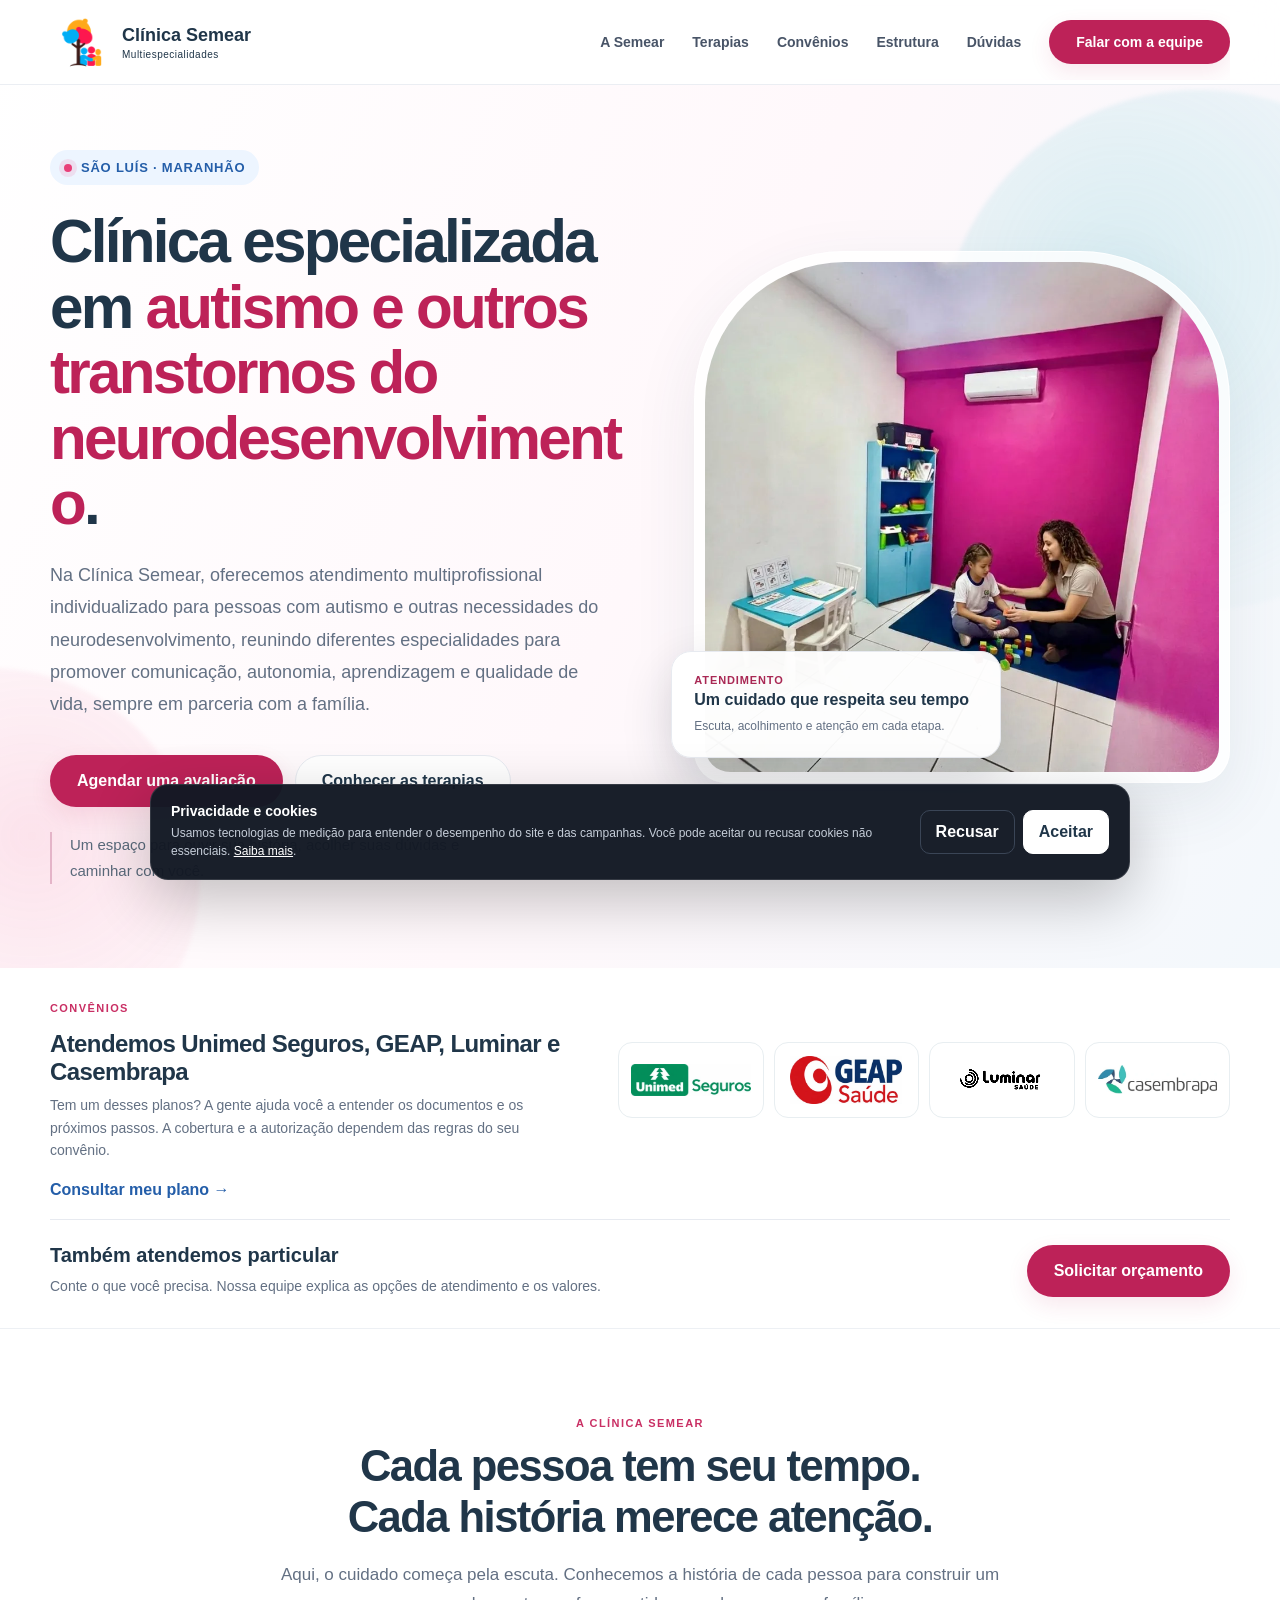
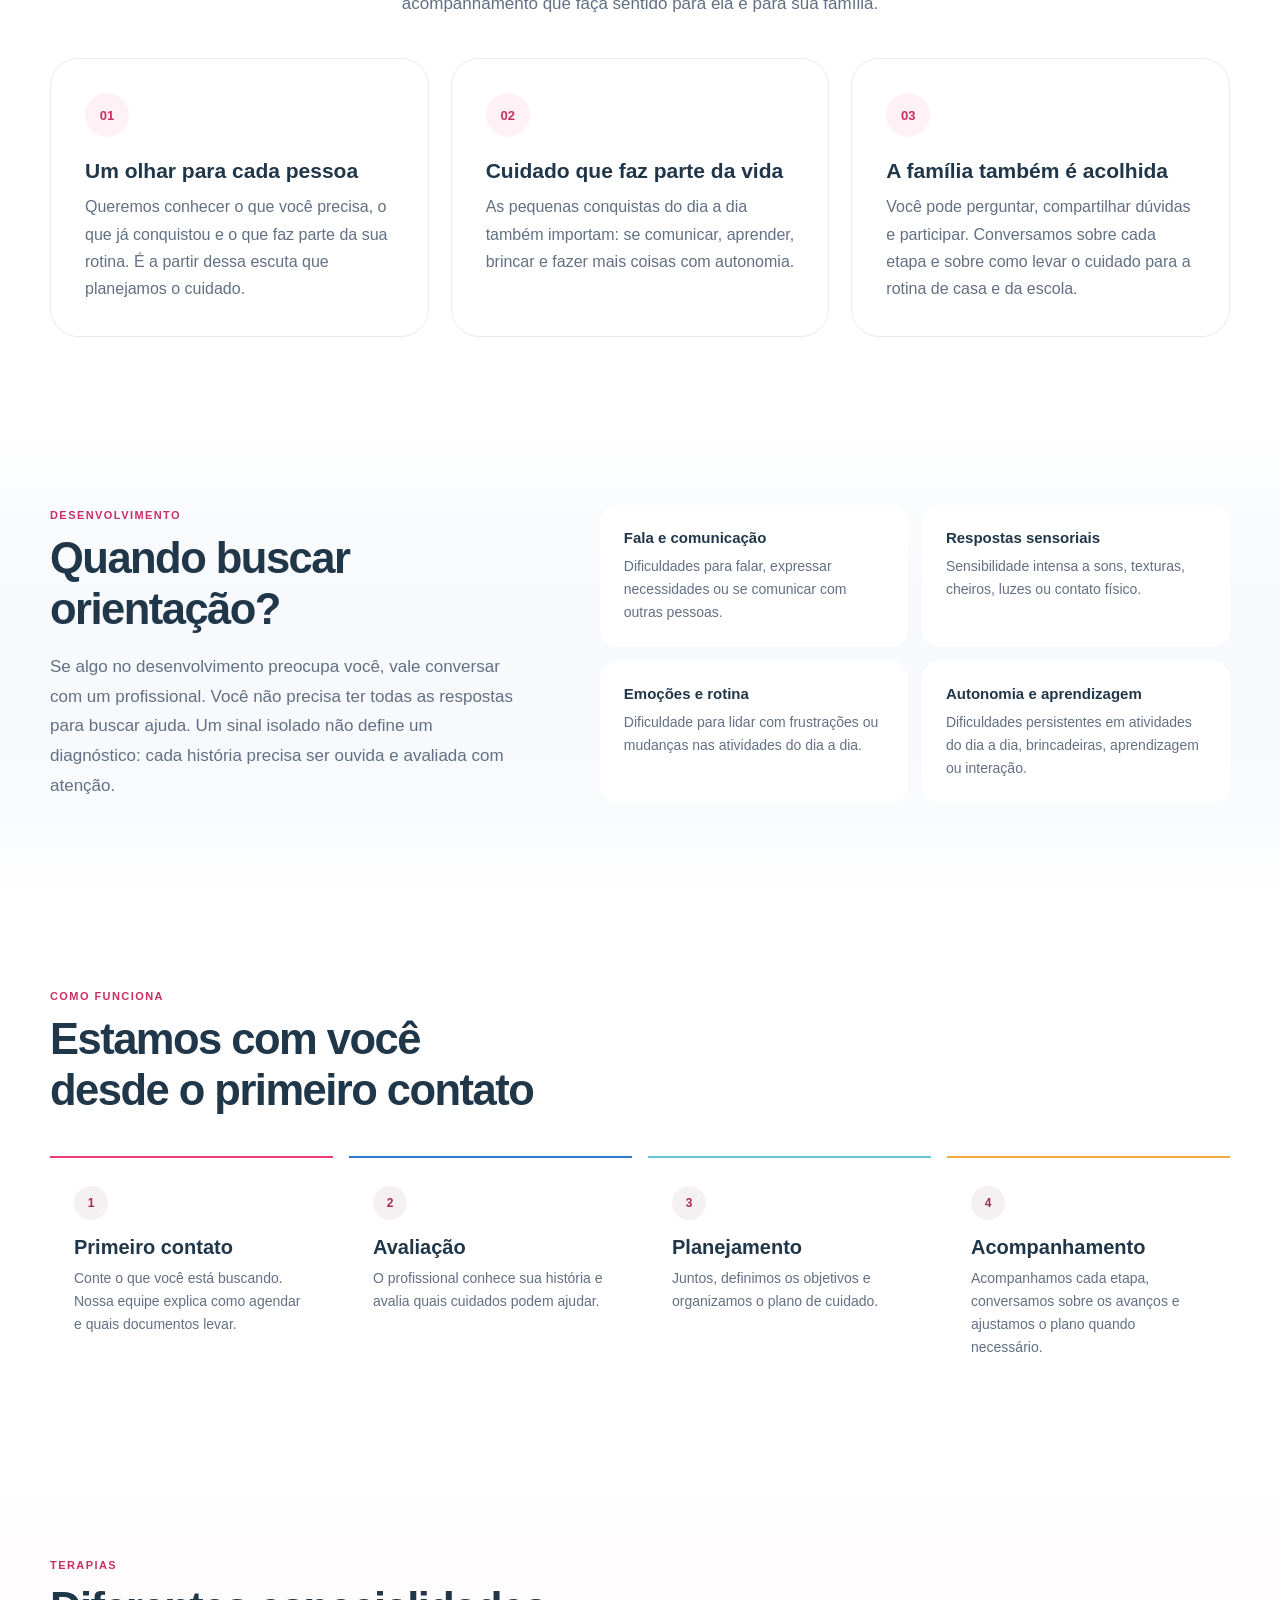
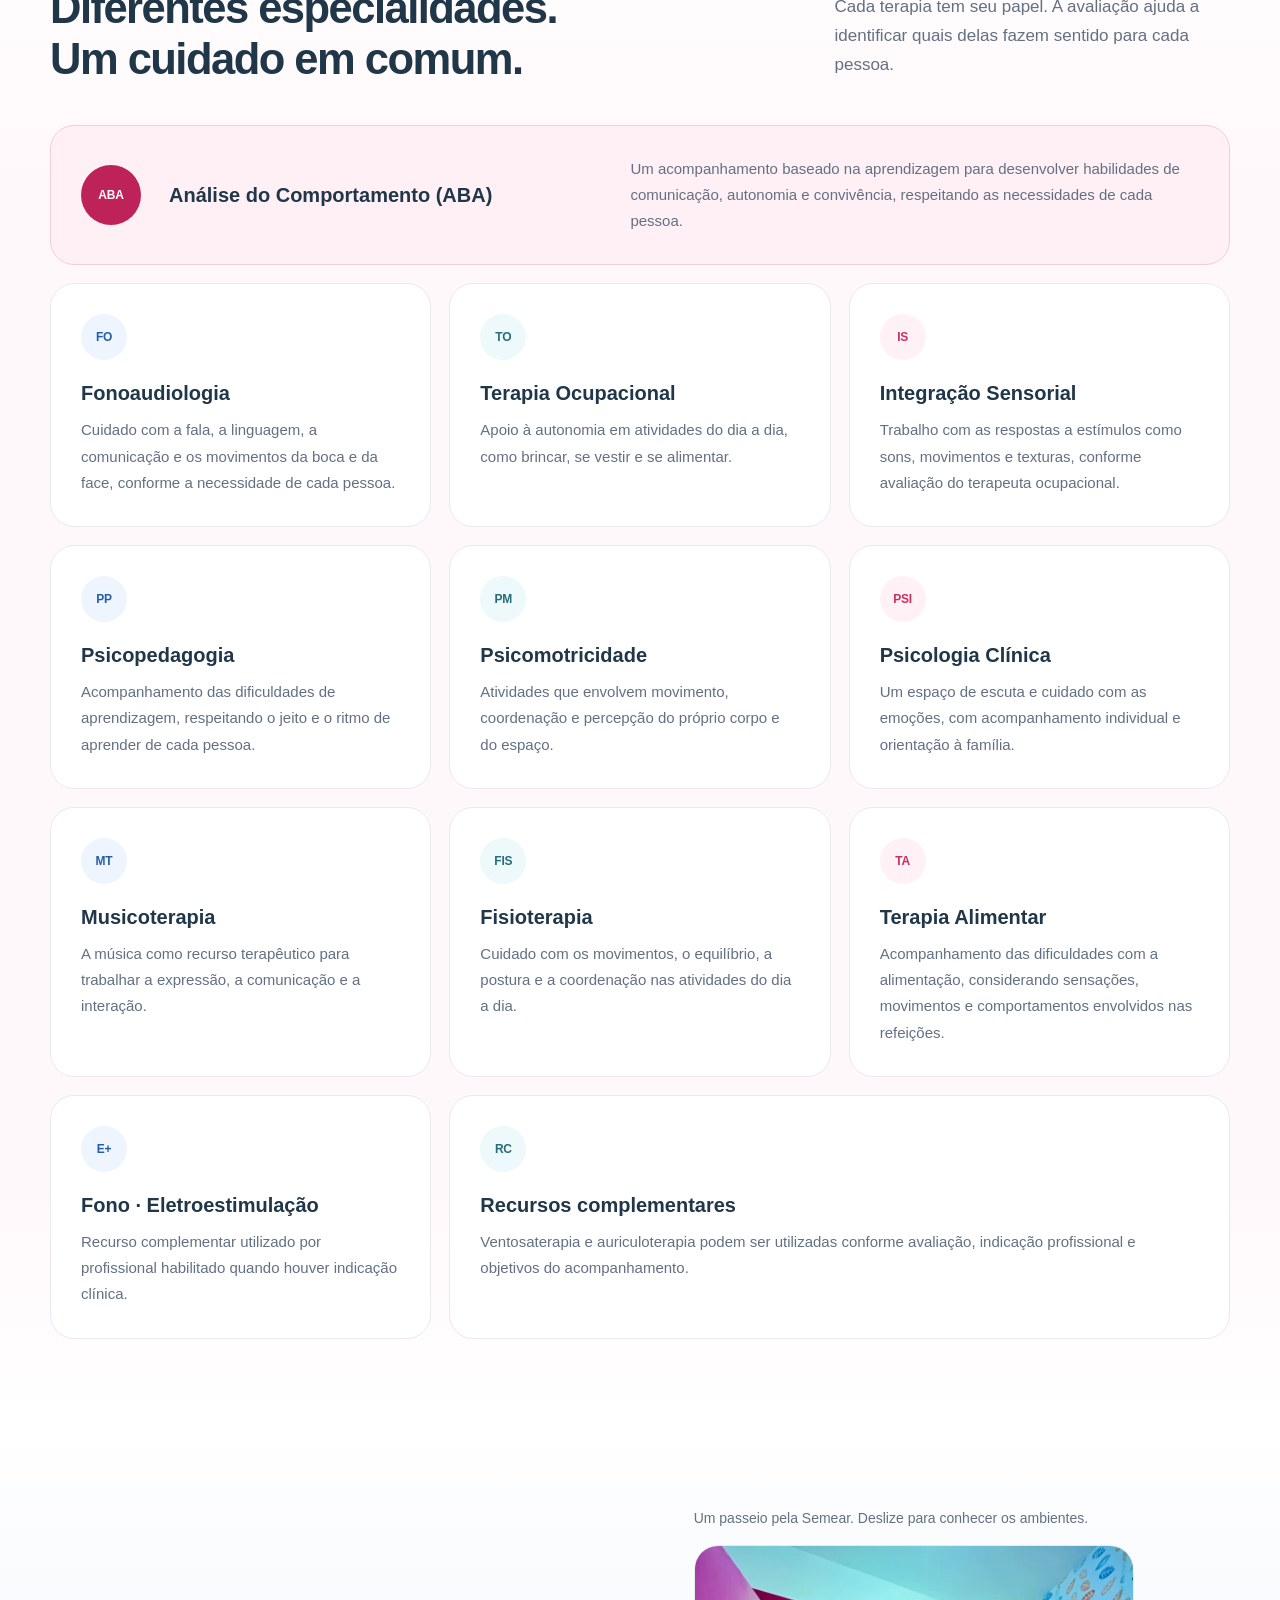
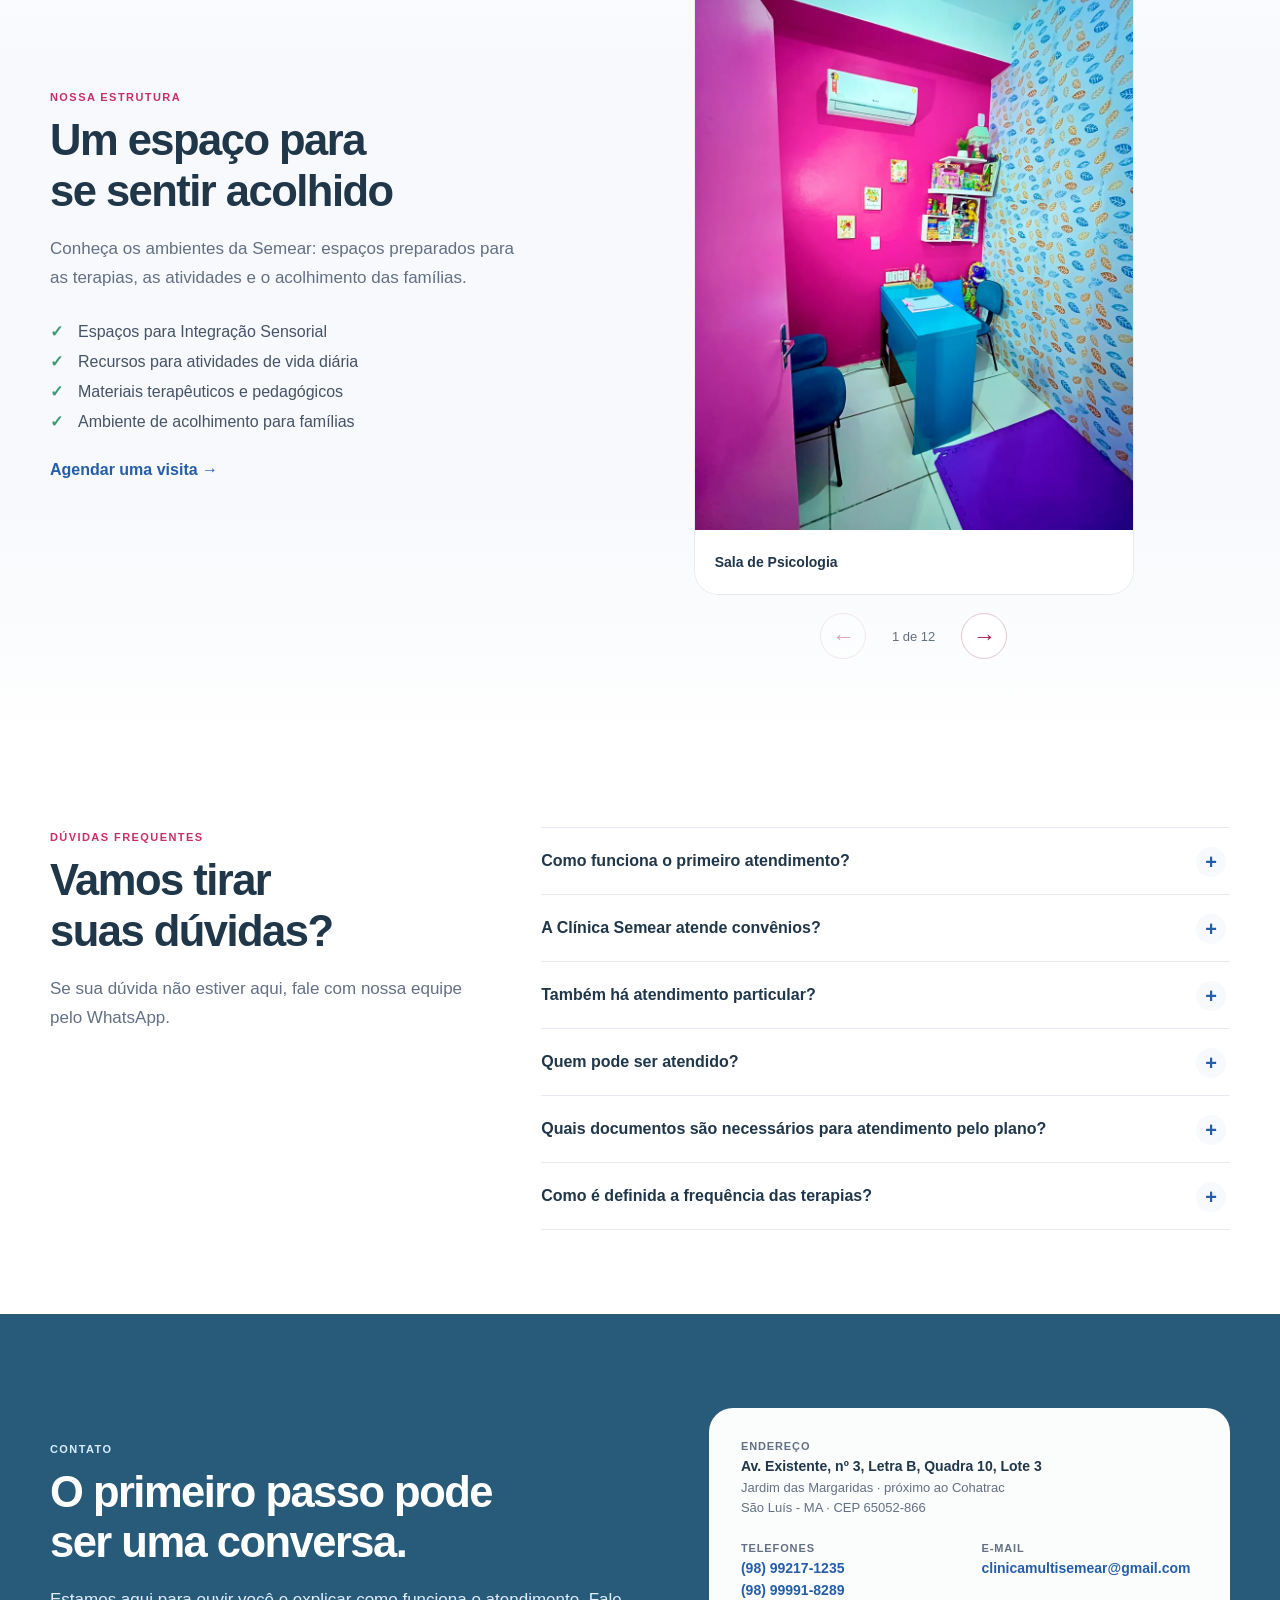
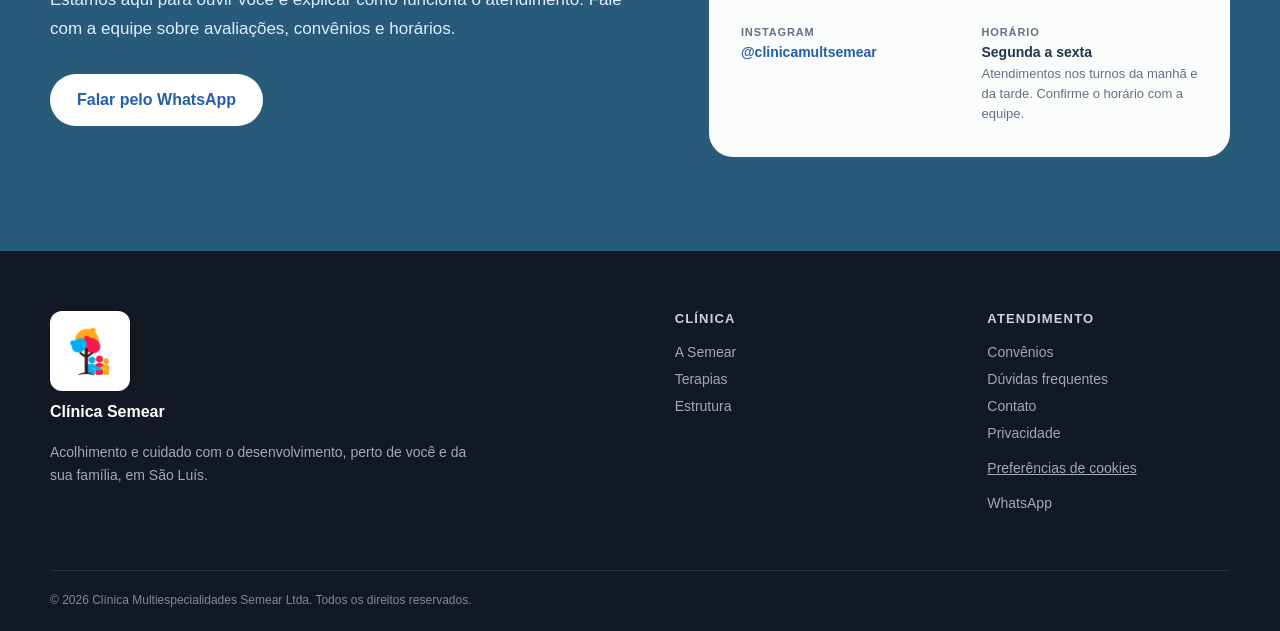
==== commit f41cbc79: "Add private care quote button below health plans" ====
--- a/index.html
+++ b/index.html
@@ -169,6 +169,13 @@
           <div class="plan-card plan-casembrapa"><img src="assets/convenios/casembrapa.webp" alt="Casembrapa" width="120" height="48" loading="lazy" decoding="async"></div>
         </div>
         <a class="text-link js-whatsapp" href="https://api.whatsapp.com/send/?phone=5598999918289&text=Ol%C3%A1%2C+gostaria+de+verificar+atendimento+pelo+meu+conv%C3%AAnio.&type=phone_number&app_absent=0">Consultar meu plano →</a>
+        <div class="private-care">
+          <div>
+            <h3>Também atendemos particular</h3>
+            <p>Conte o que você precisa. Nossa equipe explica as opções de atendimento e os valores.</p>
+          </div>
+          <a class="btn btn-primary js-whatsapp" href="https://api.whatsapp.com/send/?phone=5598999918289&amp;text=Ol%C3%A1%21%20Gostaria%20de%20solicitar%20um%20or%C3%A7amento%20para%20atendimento%20particular%20na%20Cl%C3%ADnica%20Semear.&amp;type=phone_number&amp;app_absent=0">Solicitar orçamento</a>
+        </div>
       </div>
     </section>
 
--- a/styles.css
+++ b/styles.css
@@ -422,16 +422,23 @@
 /* Logos fornecidas pela clínica, em uma faixa compacta. */
 .plans-inner { grid-template-columns: minmax(0, 1fr) minmax(0, 1.15fr); gap: 20px 36px; }
 .plans-inner > .text-link { grid-column: 1 / -1; }
+.private-care { grid-column: 1 / -1; display: flex; align-items: center; justify-content: space-between; gap: 20px; padding-top: 24px; border-top: 1px solid var(--line); }
+.private-care > div { min-width: 0; }
+.private-care h3 { margin: 0 0 8px; font-size: 20px; }
+.private-care p { margin: 0; color: var(--muted); font-size: 14px; line-height: 1.6; }
+.private-care .btn { flex-shrink: 0; }
 .plan-logos { grid-template-columns: repeat(4, minmax(0, 1fr)); gap: 10px; width: 100%; }
 .plan-card { min-width: 0; height: 76px; padding: 12px; background: #fff; border: 1px solid #e8eef1; border-radius: 14px; }
 .plan-card img { width: 100%; max-width: 120px; height: 48px; object-fit: contain; }
-.plan-luminar { background: #154e8c; }
-.plan-luminar img { border-radius: 4px; }
+.plan-luminar { background: #fff; overflow: hidden; }
+/* Apresentação monocromática: marca escura sobre branco, preservando o arquivo original. */
+.plan-luminar img { filter: grayscale(1) invert(1) contrast(5); mix-blend-mode: multiply; }
 @media (max-width: 1080px) {
   .plans-inner { grid-template-columns: minmax(0, 1fr); }
   .plan-logos { max-width: 600px; }
 }
 @media (max-width: 600px) {
+  .private-care { flex-direction: column; align-items: stretch; }
   .plan-logos { grid-template-columns: repeat(2, minmax(0, 1fr)); max-width: 360px; gap: 10px; }
   .plan-card { height: 72px; padding: 12px 16px; }
 }
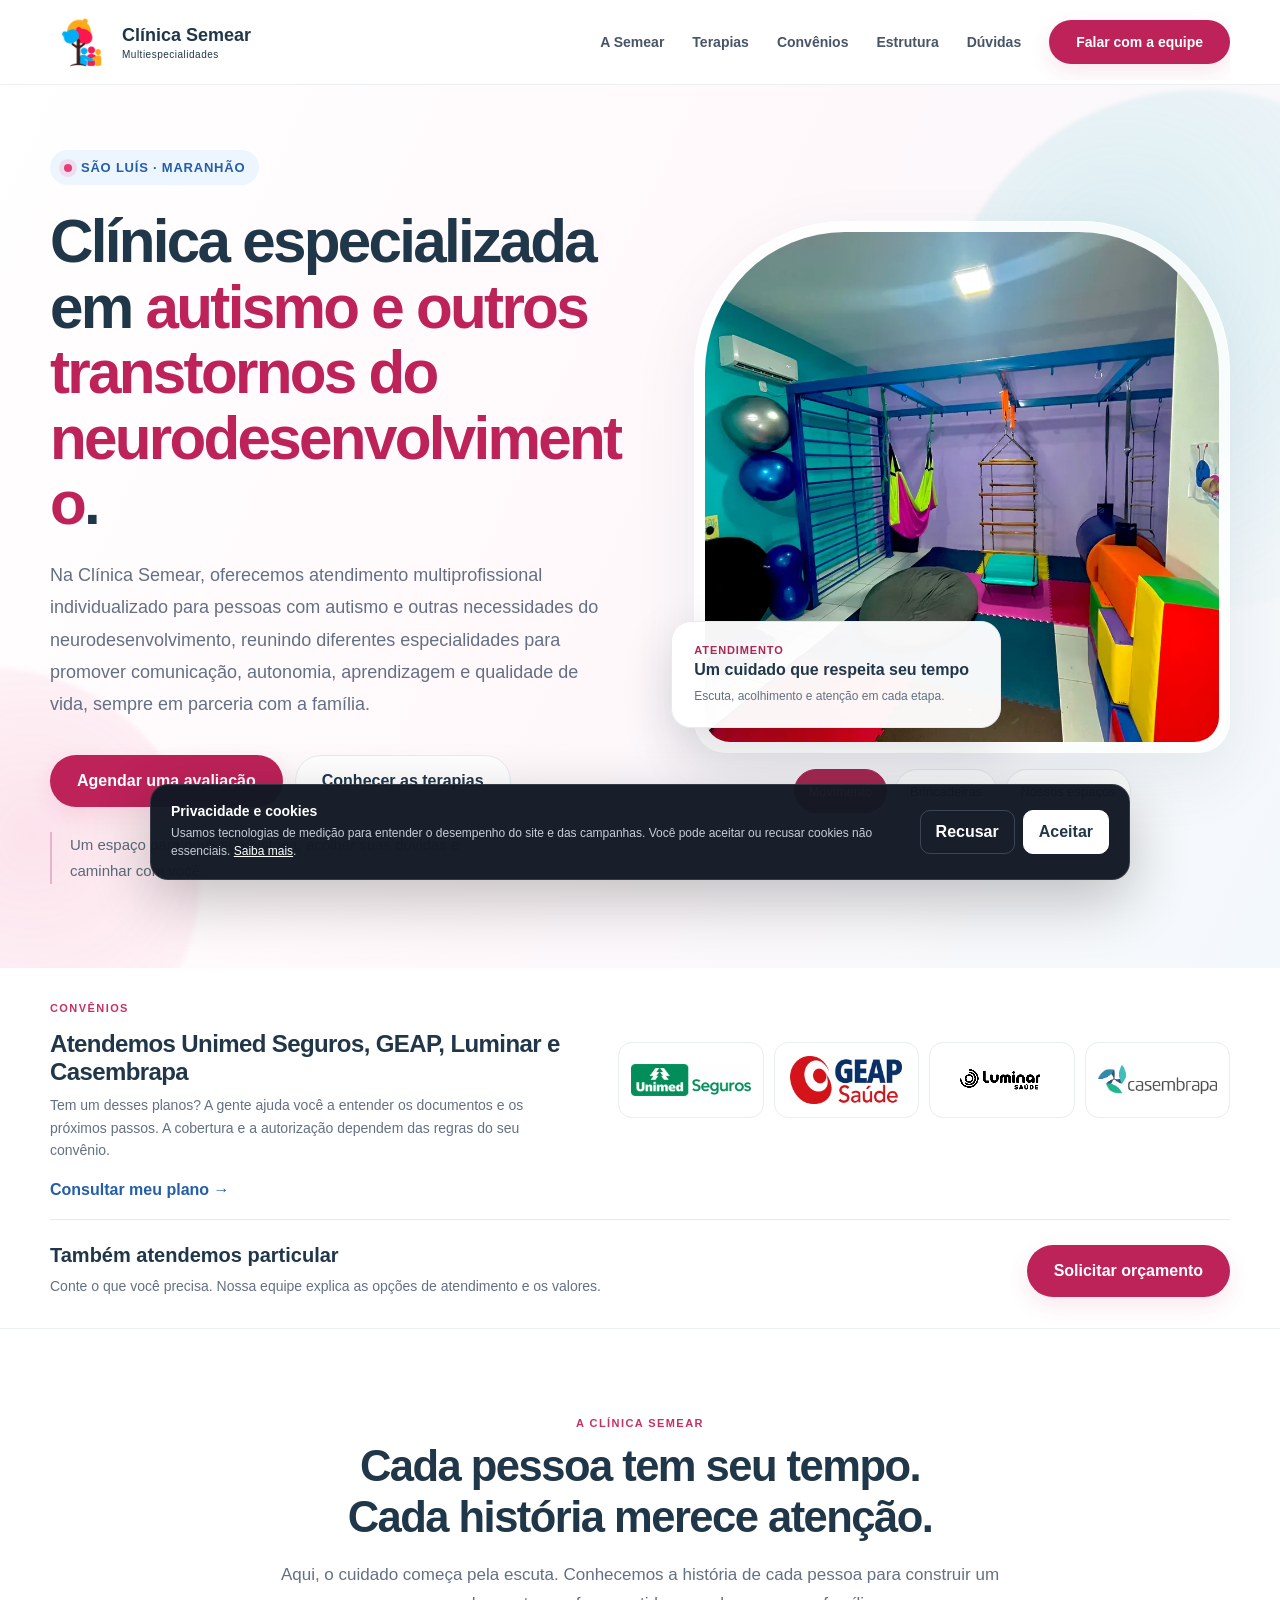
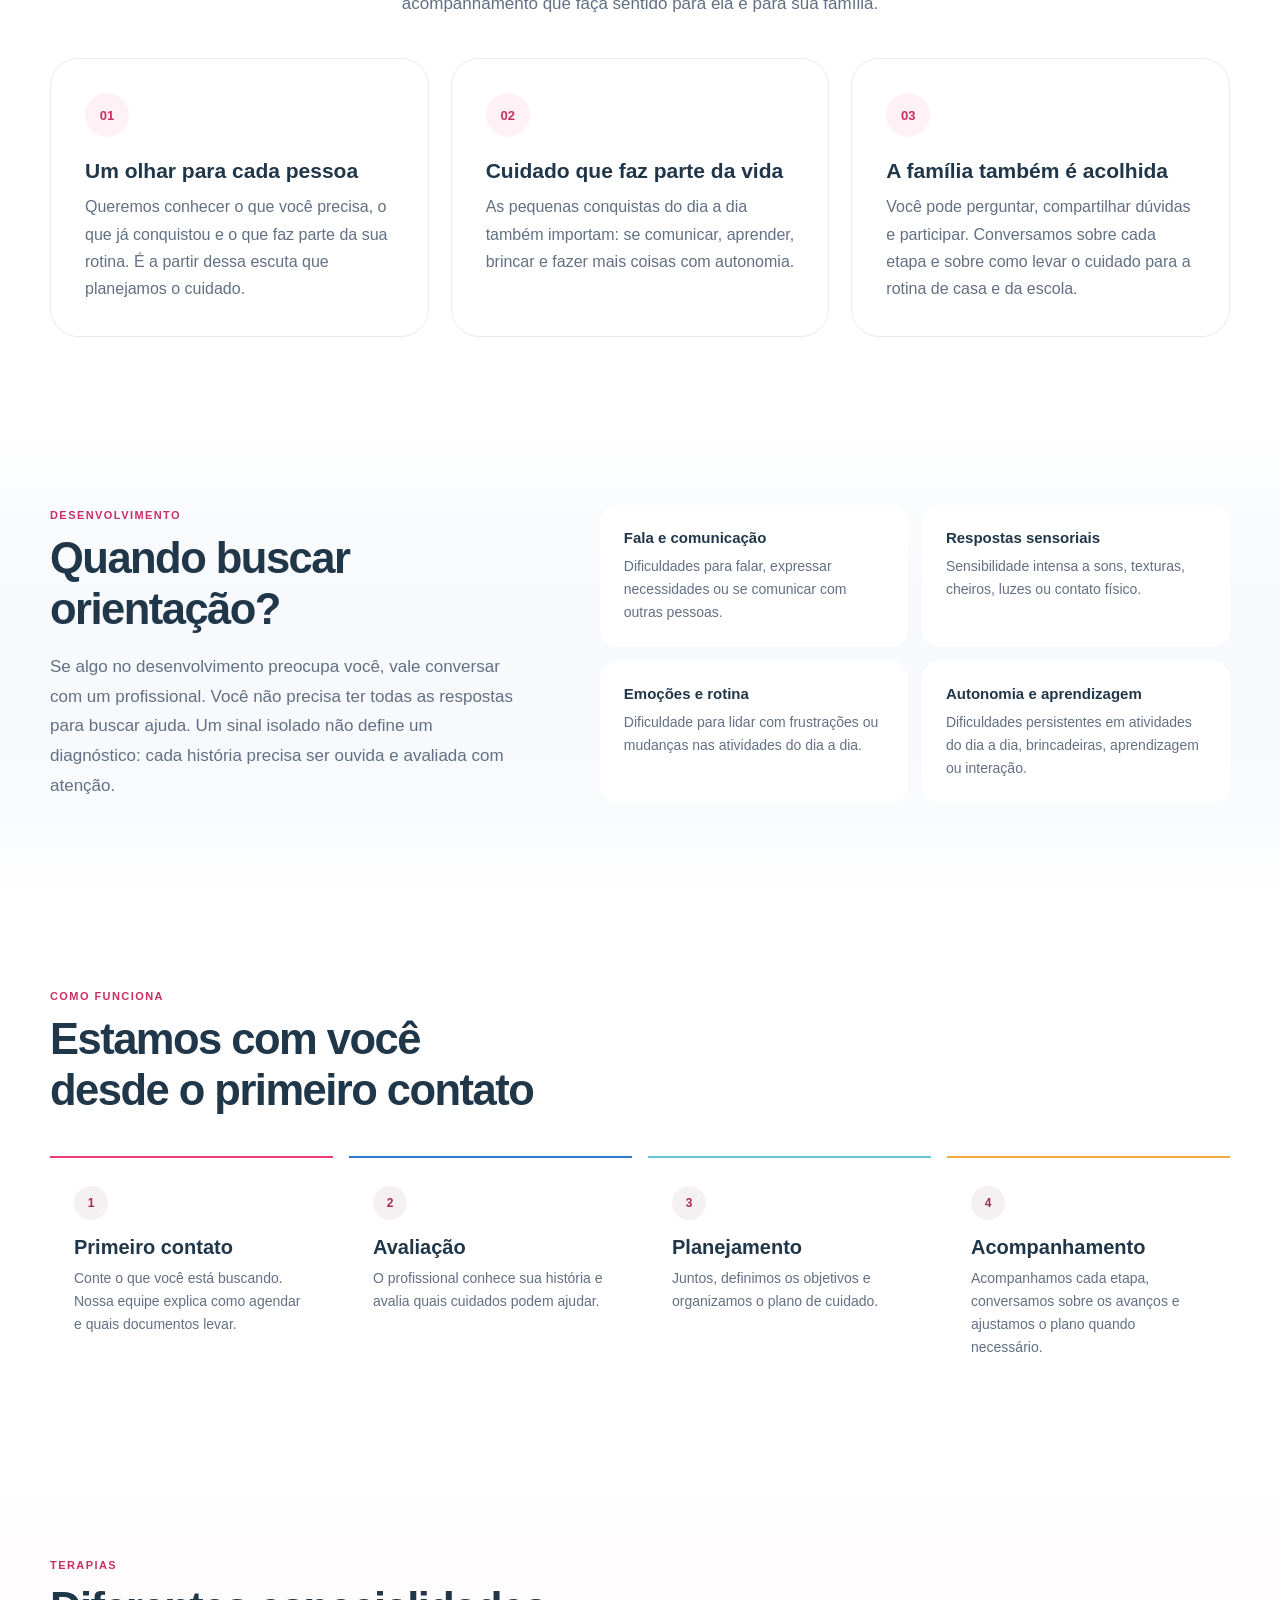
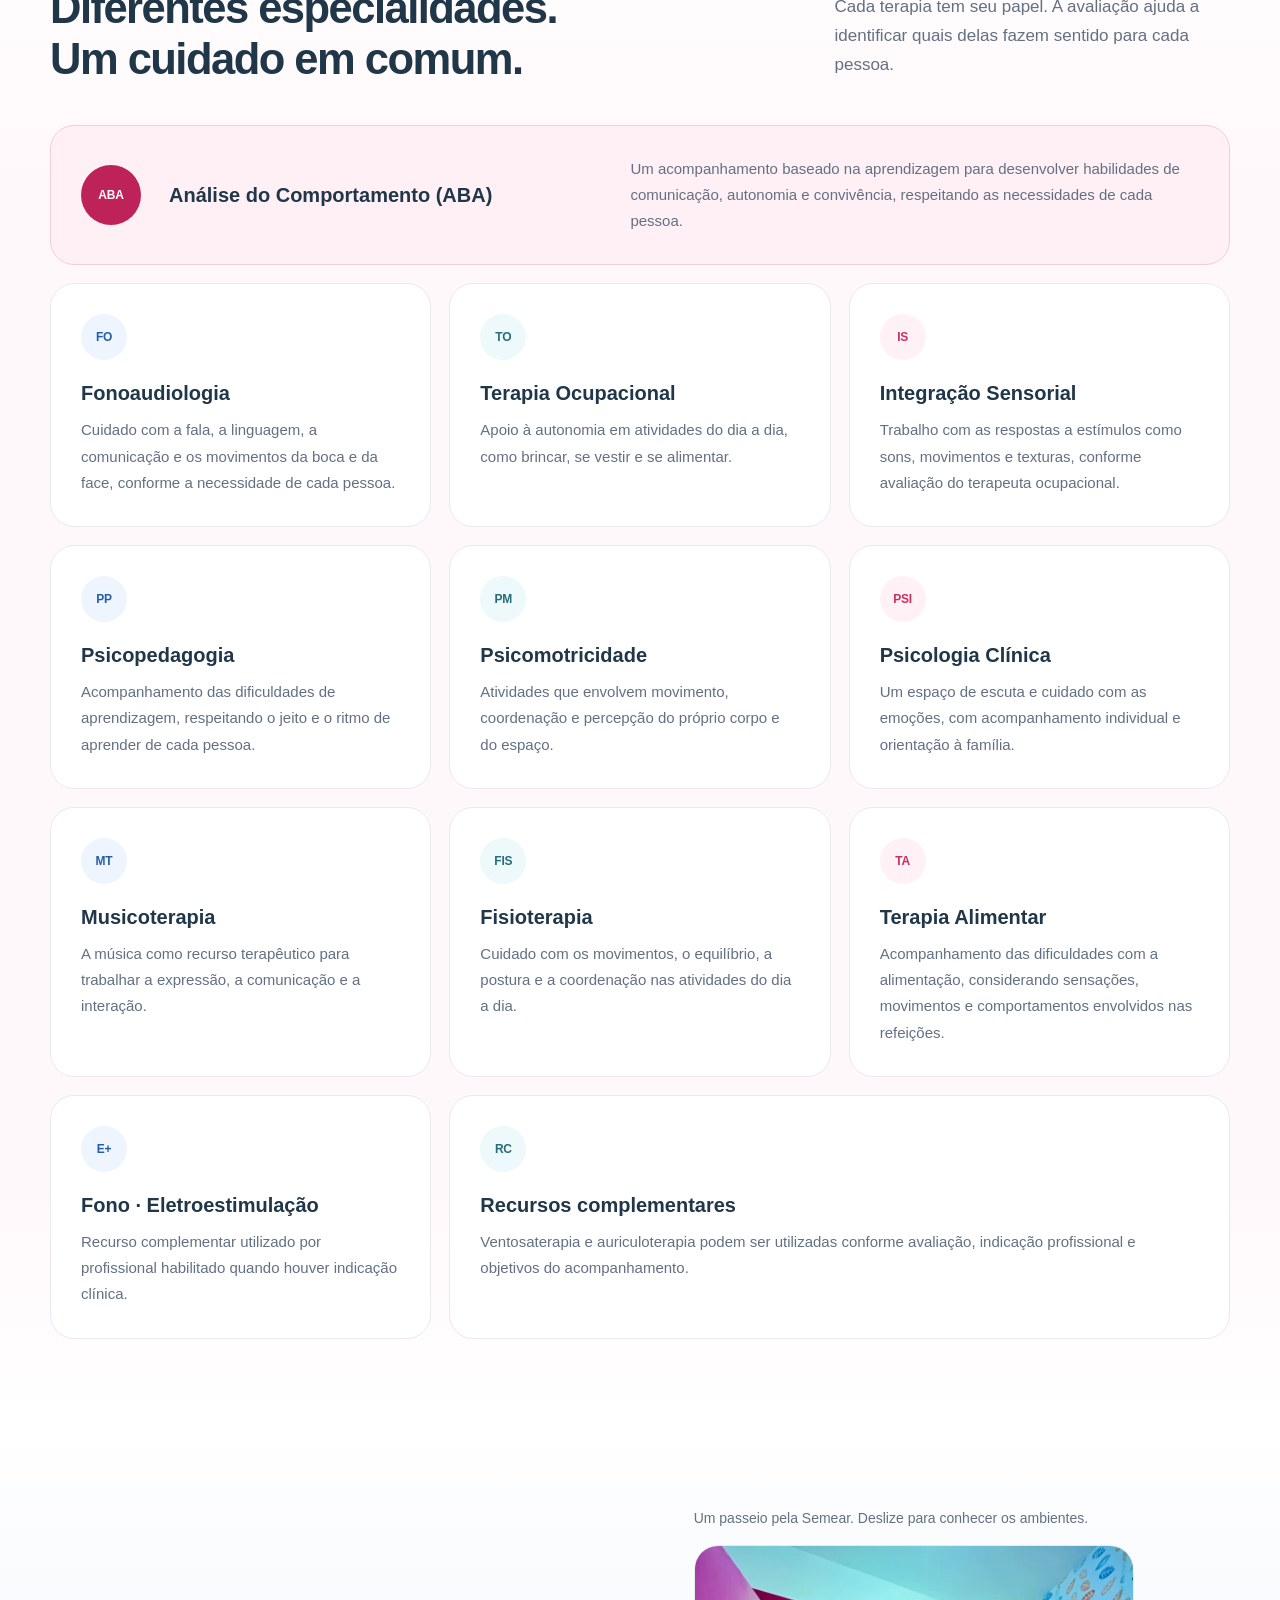
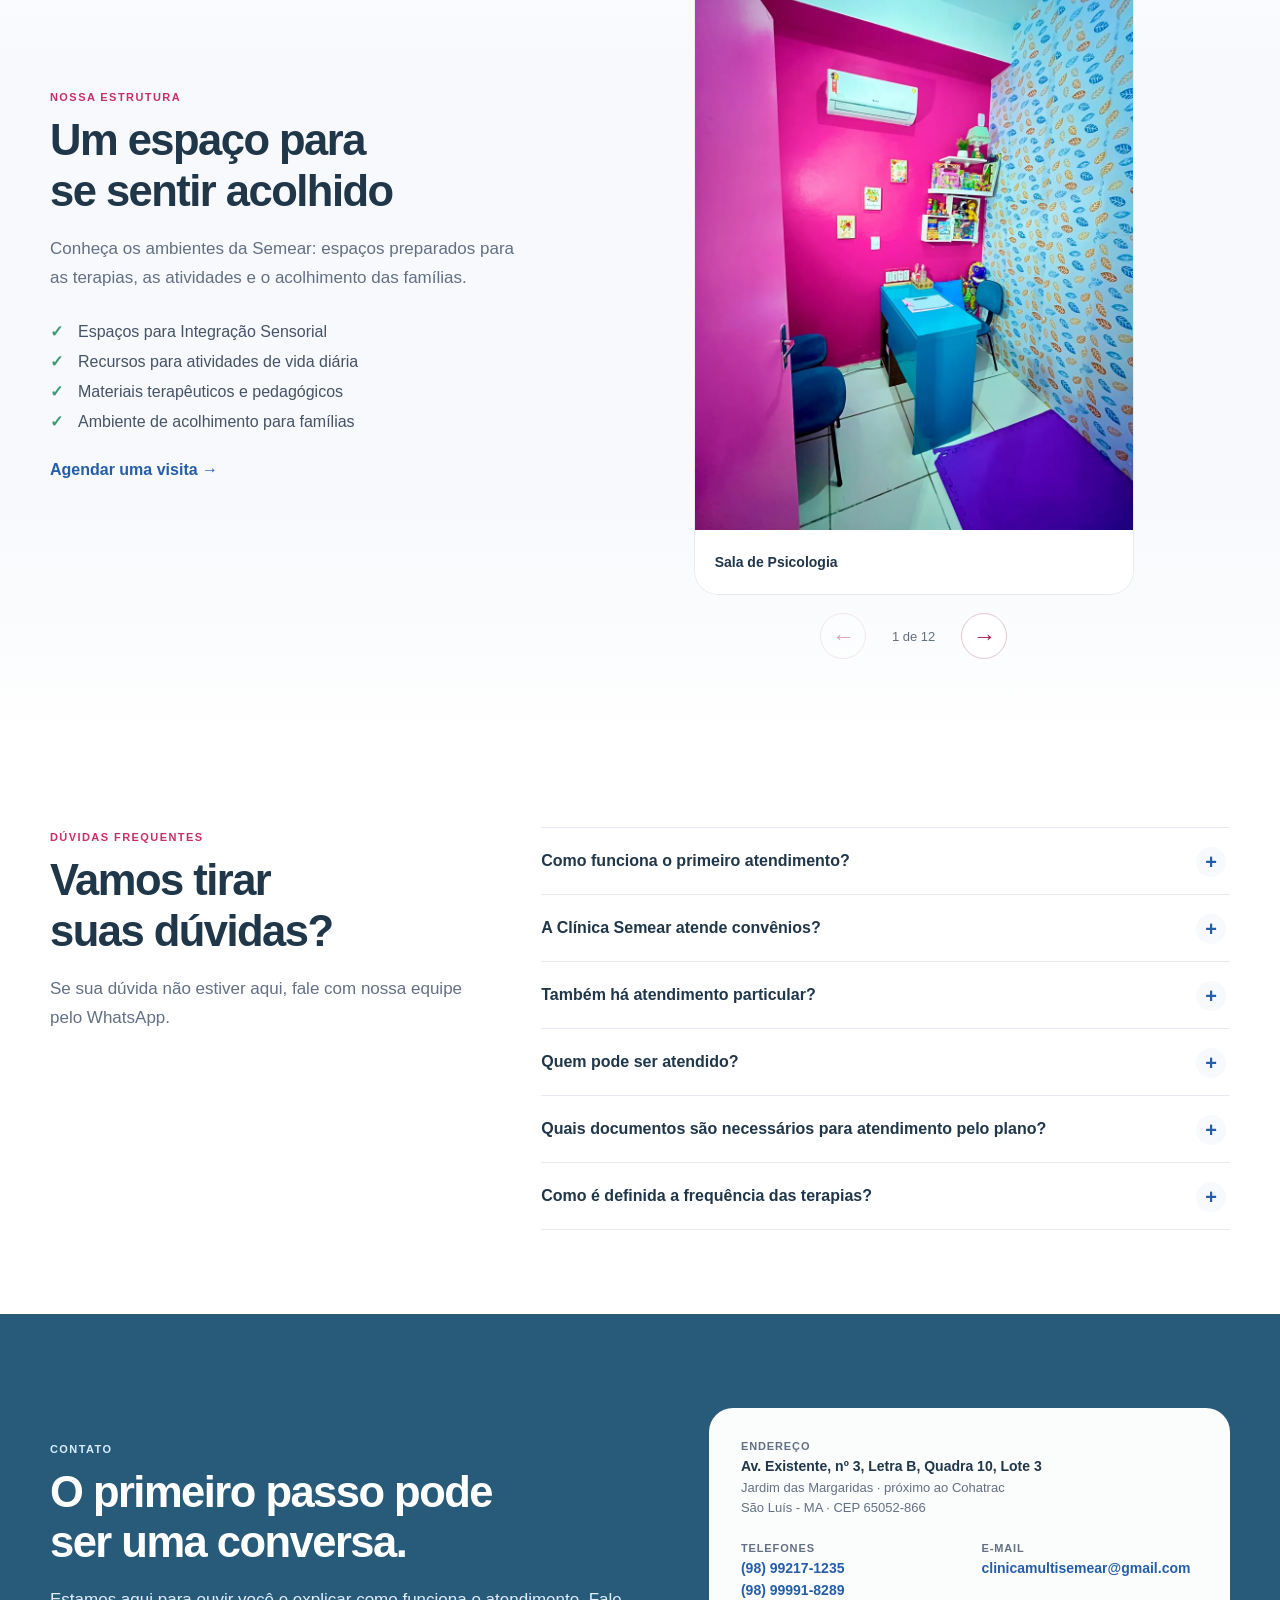
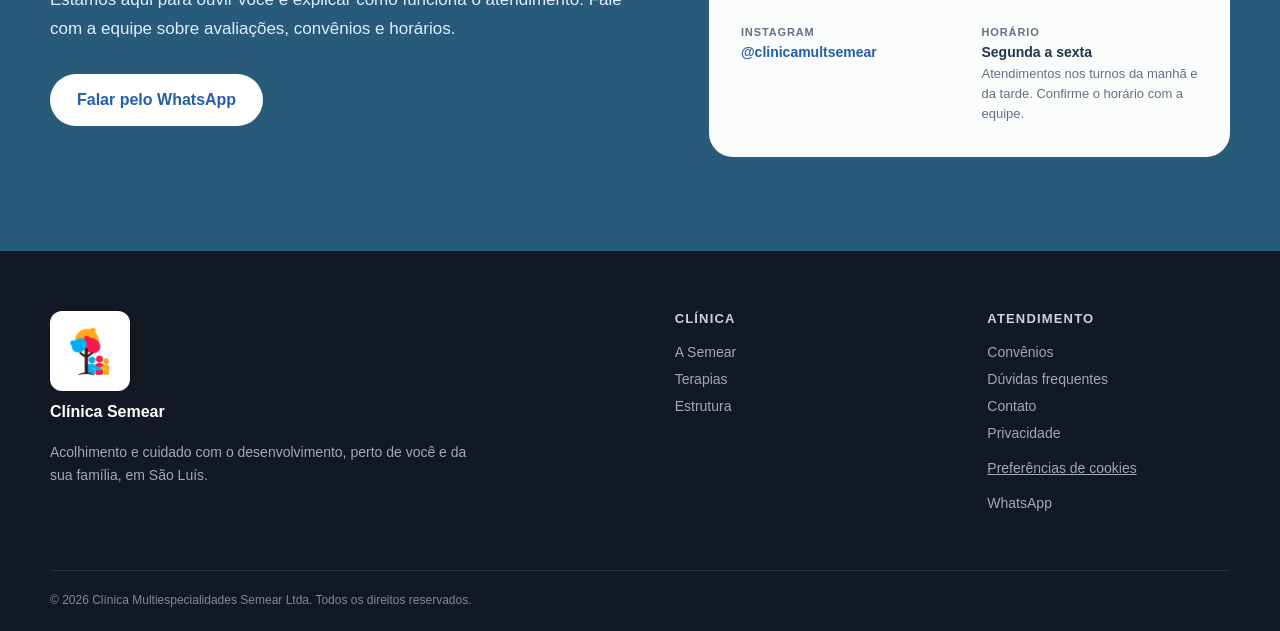
==== commit 9e021b6e: "Show three clinic spaces in hero photo selector" ====
--- a/index.html
+++ b/index.html
@@ -144,12 +144,17 @@
 
         <div class="hero-media">
           <div class="hero-photo-wrap">
-            <img class="hero-photo" src="assets/estrutura-4-960.webp" srcset="assets/estrutura-4-480.webp 480w, assets/estrutura-4-960.webp 896w" sizes="(max-width: 600px) 100vw, (max-width: 1080px) 90vw, 540px" alt="Ambiente da Clínica Semear em São Luís" width="896" height="1195" fetchpriority="high" decoding="async">
+            <img class="hero-photo" id="hero-photo" src="assets/galeria/psicomotricidade.webp" alt="Sala de psicomotricidade com balanços e recursos para movimento" width="900" height="1200" fetchpriority="high" decoding="async">
             <div class="hero-card">
               <span class="hero-card-kicker">Atendimento</span>
               <strong>Um cuidado que respeita seu tempo</strong>
               <span>Escuta, acolhimento e atenção em cada etapa.</span>
             </div>
+          </div>
+          <div class="hero-photo-options" role="group" aria-label="Escolher foto da clínica" hidden>
+            <button type="button" aria-pressed="true" aria-controls="hero-photo" data-photo="assets/galeria/psicomotricidade.webp" data-alt="Sala de psicomotricidade com balanços e recursos para movimento">Movimento</button>
+            <button type="button" aria-pressed="false" aria-controls="hero-photo" data-photo="assets/galeria/psicomotricidade-bolinhas.webp" data-alt="Sala com piscina de bolinhas e materiais para atividades">Brincadeiras</button>
+            <button type="button" aria-pressed="false" aria-controls="hero-photo" data-photo="assets/galeria/corredor.webp" data-alt="Corredor da clínica com acesso às salas de atendimento">Nossos espaços</button>
           </div>
         </div>
       </div>
--- a/styles.css
+++ b/styles.css
@@ -442,3 +442,9 @@
   .plan-logos { grid-template-columns: repeat(2, minmax(0, 1fr)); max-width: 360px; gap: 10px; }
   .plan-card { height: 72px; padding: 12px 16px; }
 }
+
+/* Seleção das fotos reais na abertura. */
+.hero-photo-options { display: flex; flex-wrap: wrap; justify-content: center; gap: 8px; margin-top: 16px; }
+.hero-photo-options[hidden] { display: none; }
+.hero-photo-options button { min-height: 44px; padding: 10px 14px; border: 1px solid var(--line); border-radius: 999px; background: #fff; color: var(--ink); font: inherit; font-size: 13px; cursor: pointer; }
+.hero-photo-options button[aria-pressed="true"] { background: #a92854; border-color: #a92854; color: #fff; }
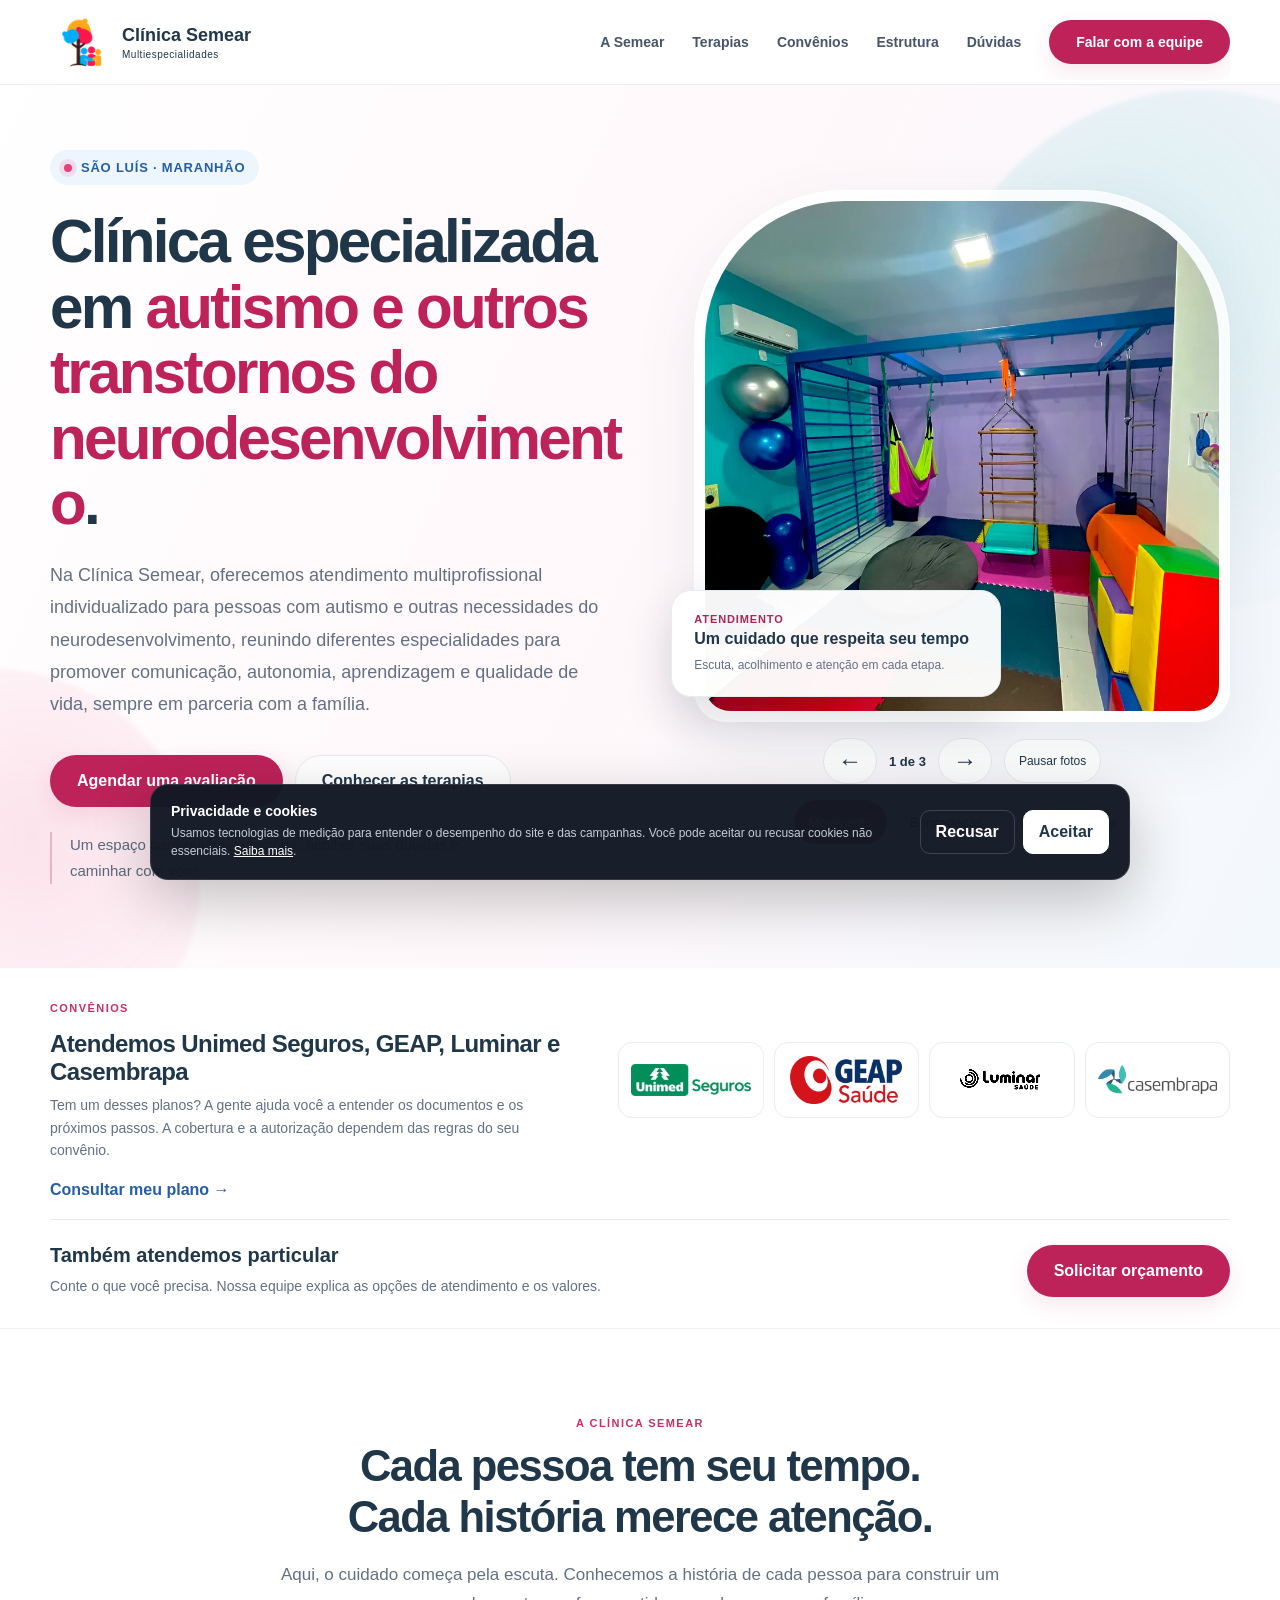
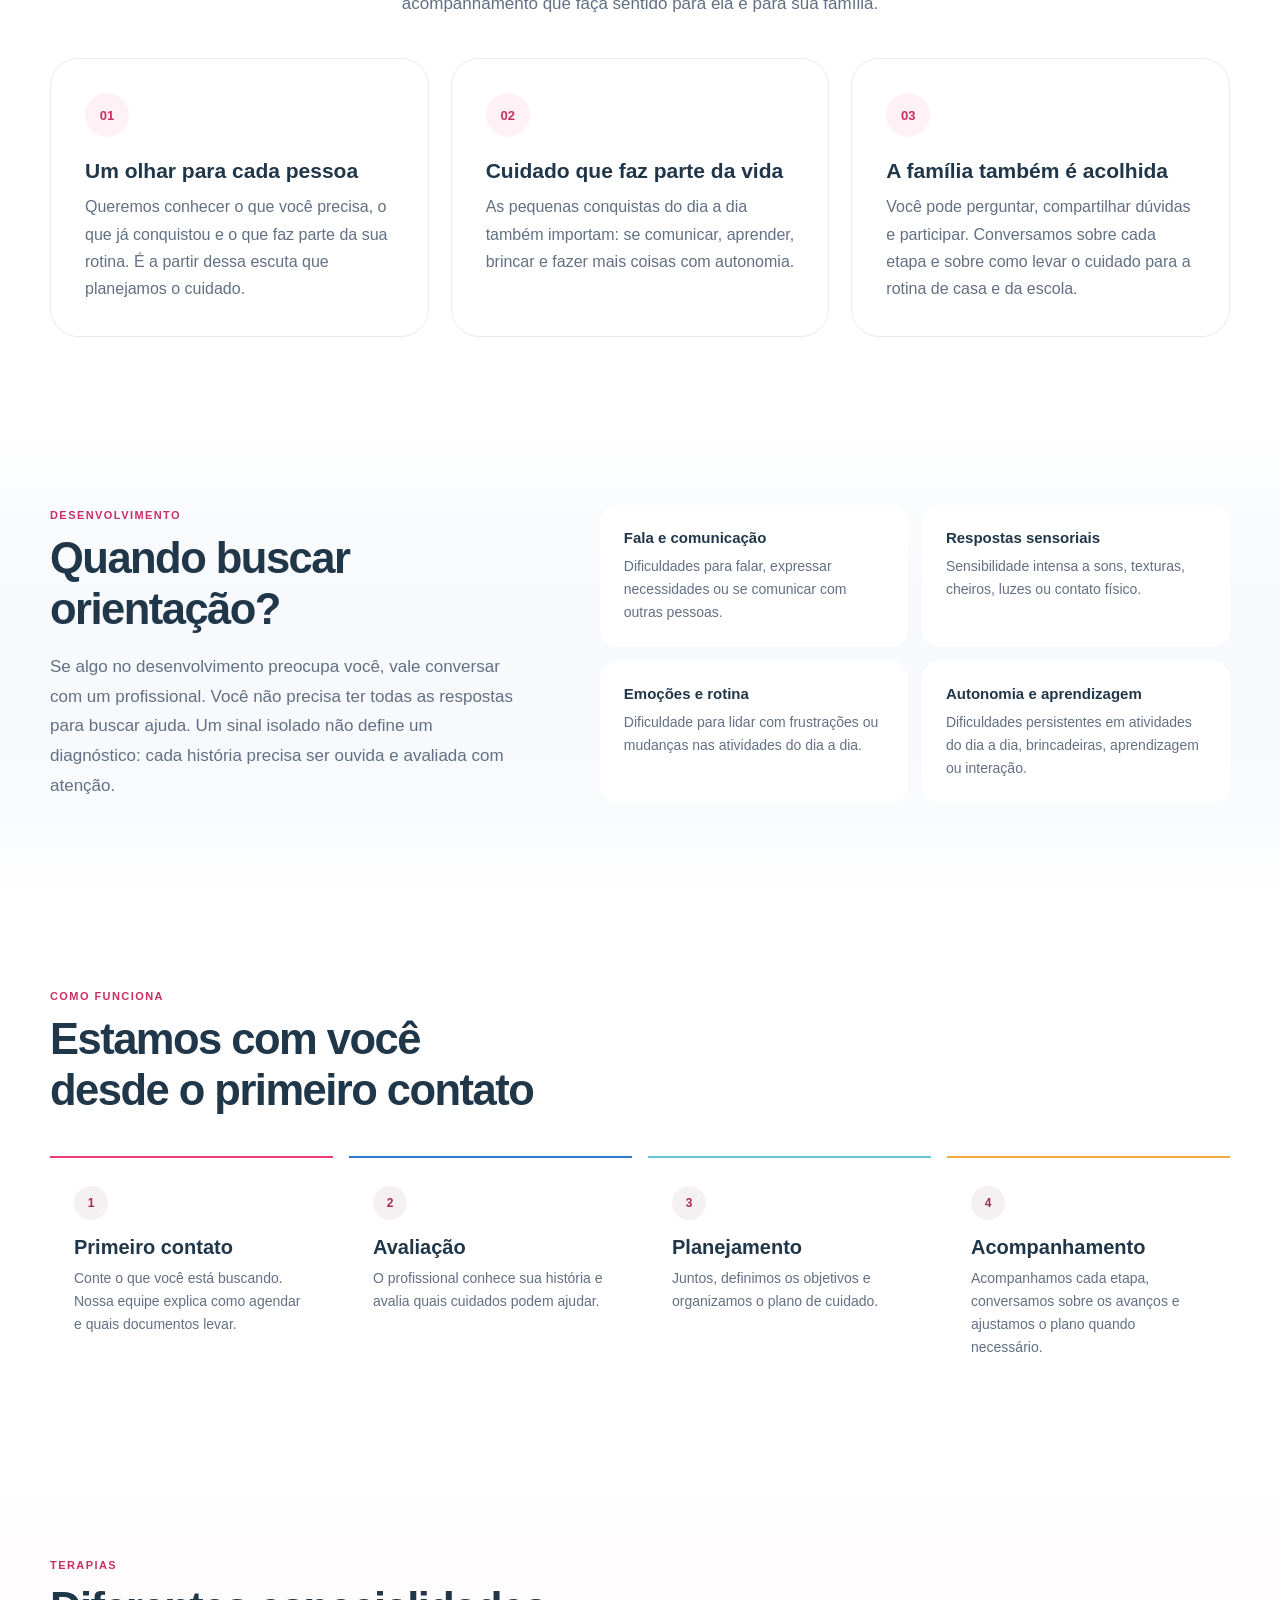
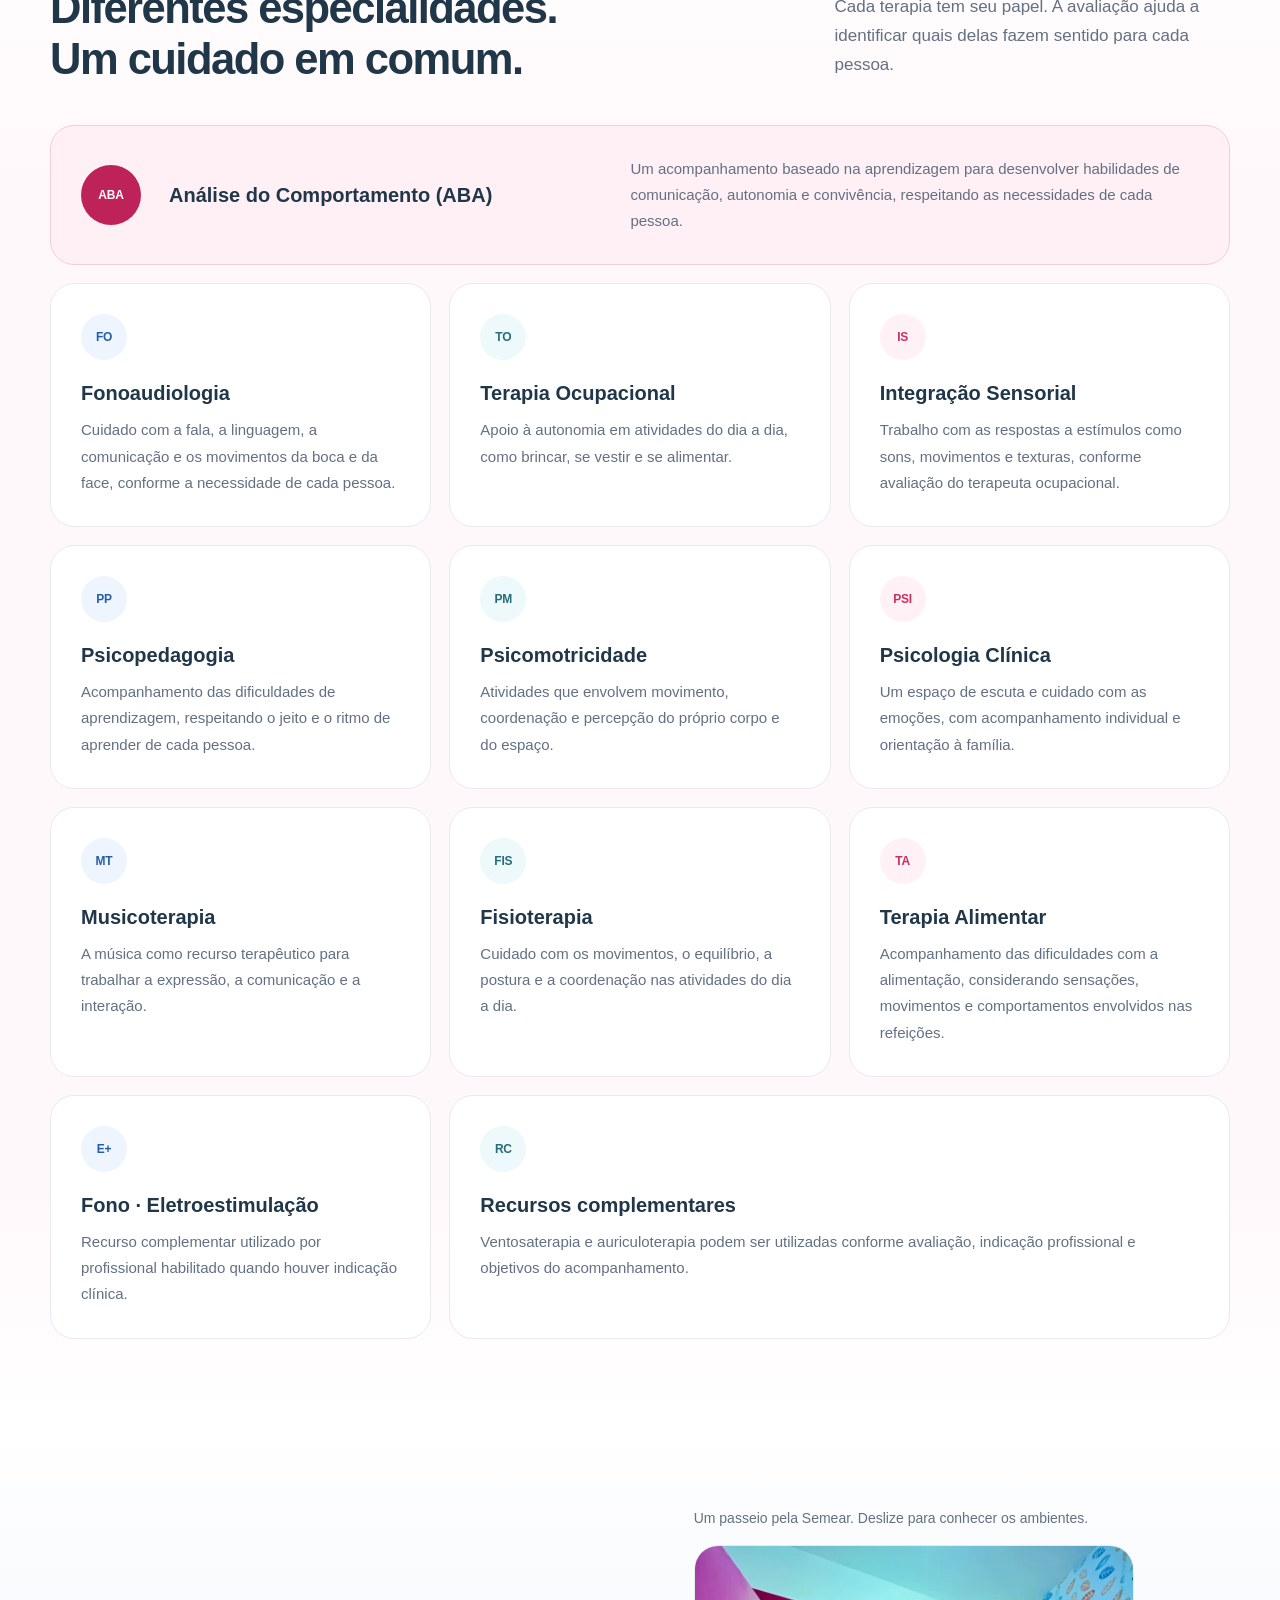
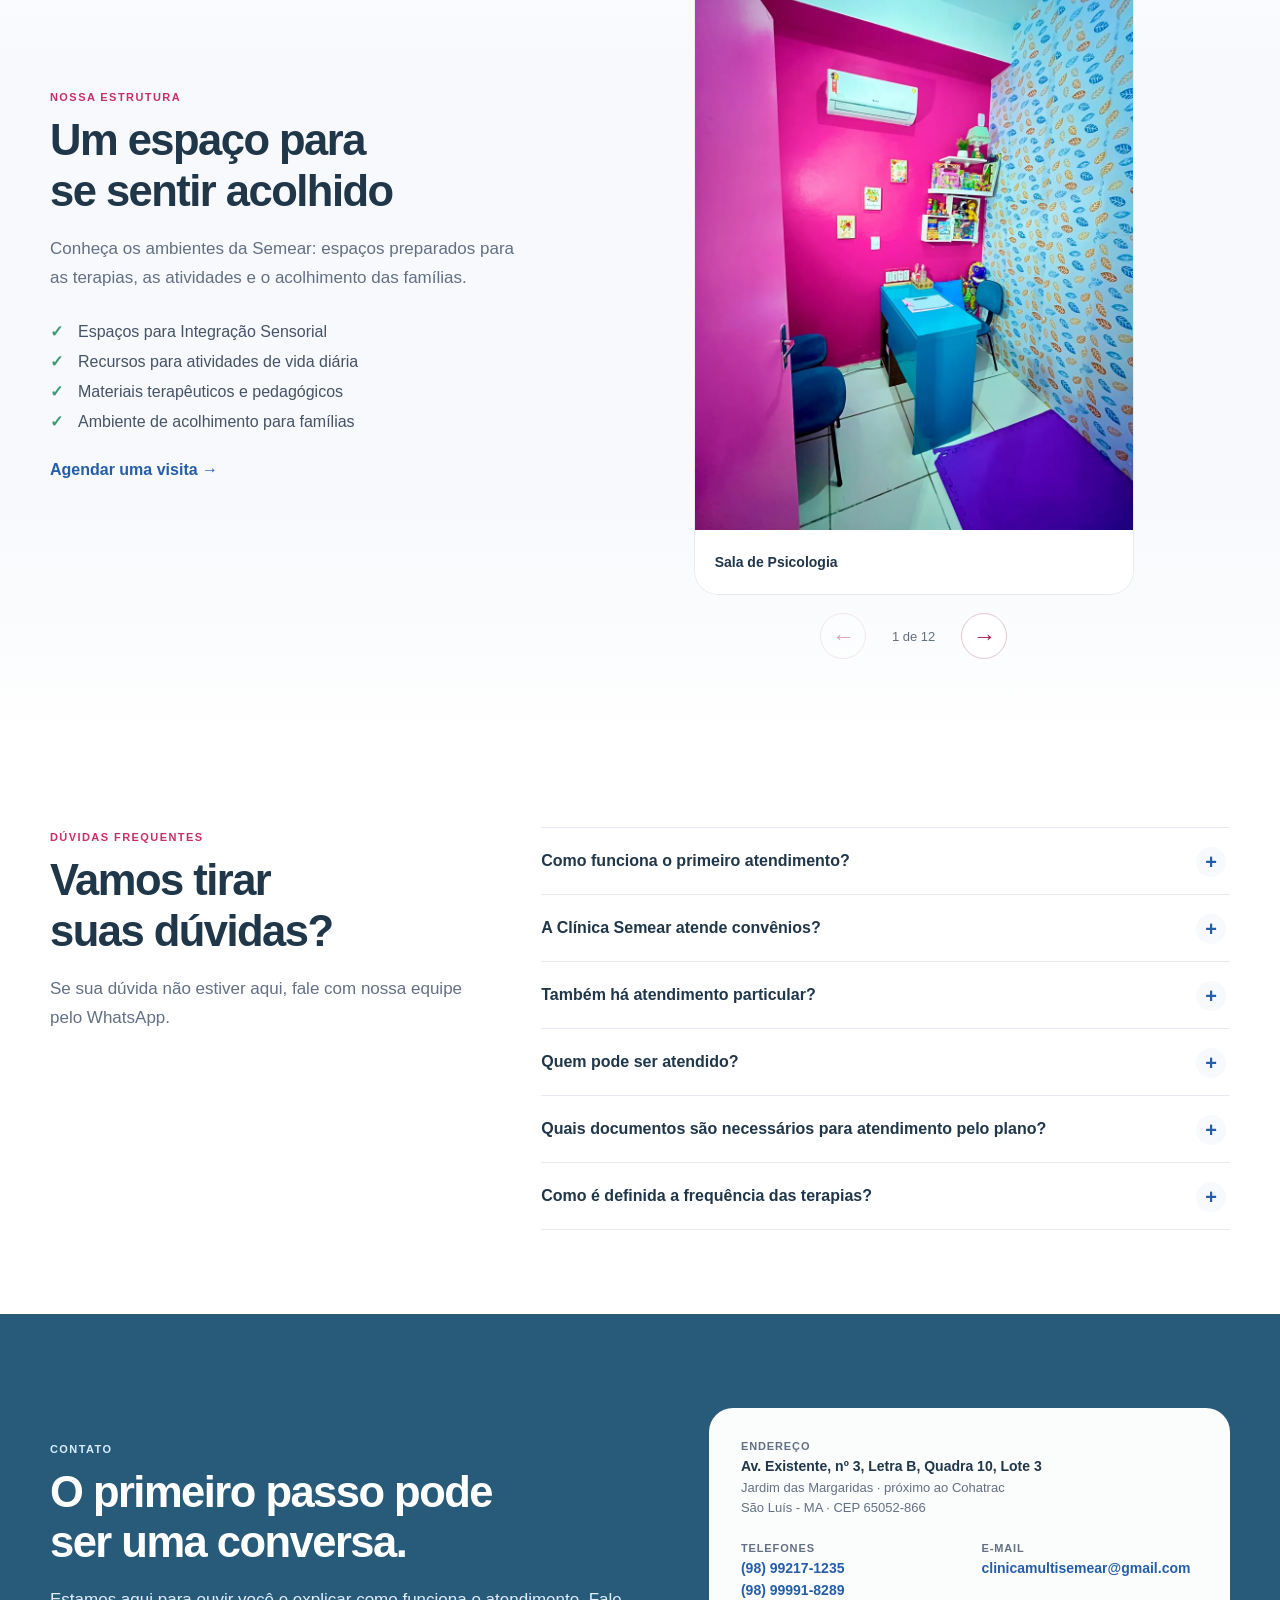
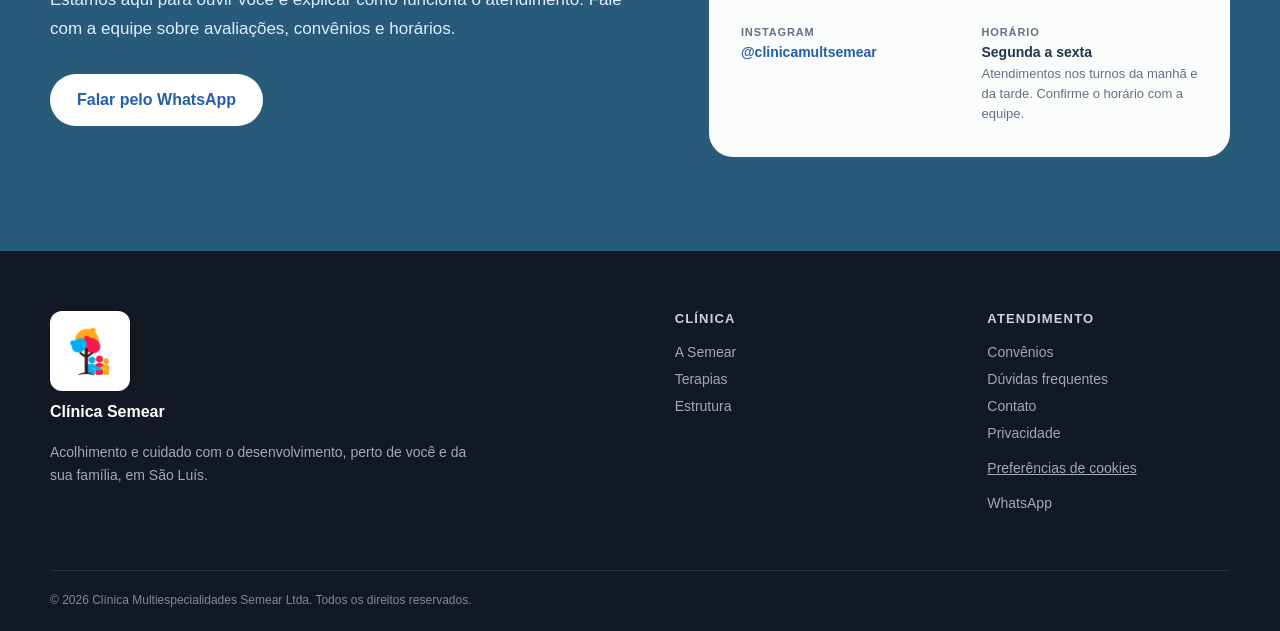
==== commit ef44a49a: "Add animated hero carousel with automatic rotation and arrows" ====
--- a/index.html
+++ b/index.html
@@ -151,6 +151,12 @@
               <span>Escuta, acolhimento e atenção em cada etapa.</span>
             </div>
           </div>
+          <div class="hero-carousel-controls" hidden>
+            <button type="button" class="hero-prev" aria-label="Foto anterior do início">←</button>
+            <span class="hero-count">1 de 3</span>
+            <button type="button" class="hero-next" aria-label="Próxima foto do início">→</button>
+            <button type="button" class="hero-pause">Pausar fotos</button>
+          </div>
           <div class="hero-photo-options" role="group" aria-label="Escolher foto da clínica" hidden>
             <button type="button" aria-pressed="true" aria-controls="hero-photo" data-photo="assets/galeria/psicomotricidade.webp" data-alt="Sala de psicomotricidade com balanços e recursos para movimento">Movimento</button>
             <button type="button" aria-pressed="false" aria-controls="hero-photo" data-photo="assets/galeria/psicomotricidade-bolinhas.webp" data-alt="Sala com piscina de bolinhas e materiais para atividades">Brincadeiras</button>
--- a/styles.css
+++ b/styles.css
@@ -448,3 +448,10 @@
 .hero-photo-options[hidden] { display: none; }
 .hero-photo-options button { min-height: 44px; padding: 10px 14px; border: 1px solid var(--line); border-radius: 999px; background: #fff; color: var(--ink); font: inherit; font-size: 13px; cursor: pointer; }
 .hero-photo-options button[aria-pressed="true"] { background: #a92854; border-color: #a92854; color: #fff; }
+
+.hero-carousel-controls { display: flex; align-items: center; justify-content: center; flex-wrap: wrap; gap: 12px; margin-top: 16px; }
+.hero-carousel-controls[hidden] { display: none; }
+.hero-carousel-controls button { min-width: 44px; min-height: 44px; padding: 8px 14px; border: 1px solid var(--line); border-radius: 999px; color: var(--ink); background: #fff; cursor: pointer; font: inherit; }
+.hero-carousel-controls .hero-prev, .hero-carousel-controls .hero-next { font-size: 24px; }
+.hero-carousel-controls .hero-pause { font-size: 12px; }
+.hero-count { font-size: 13px; font-weight: 700; }
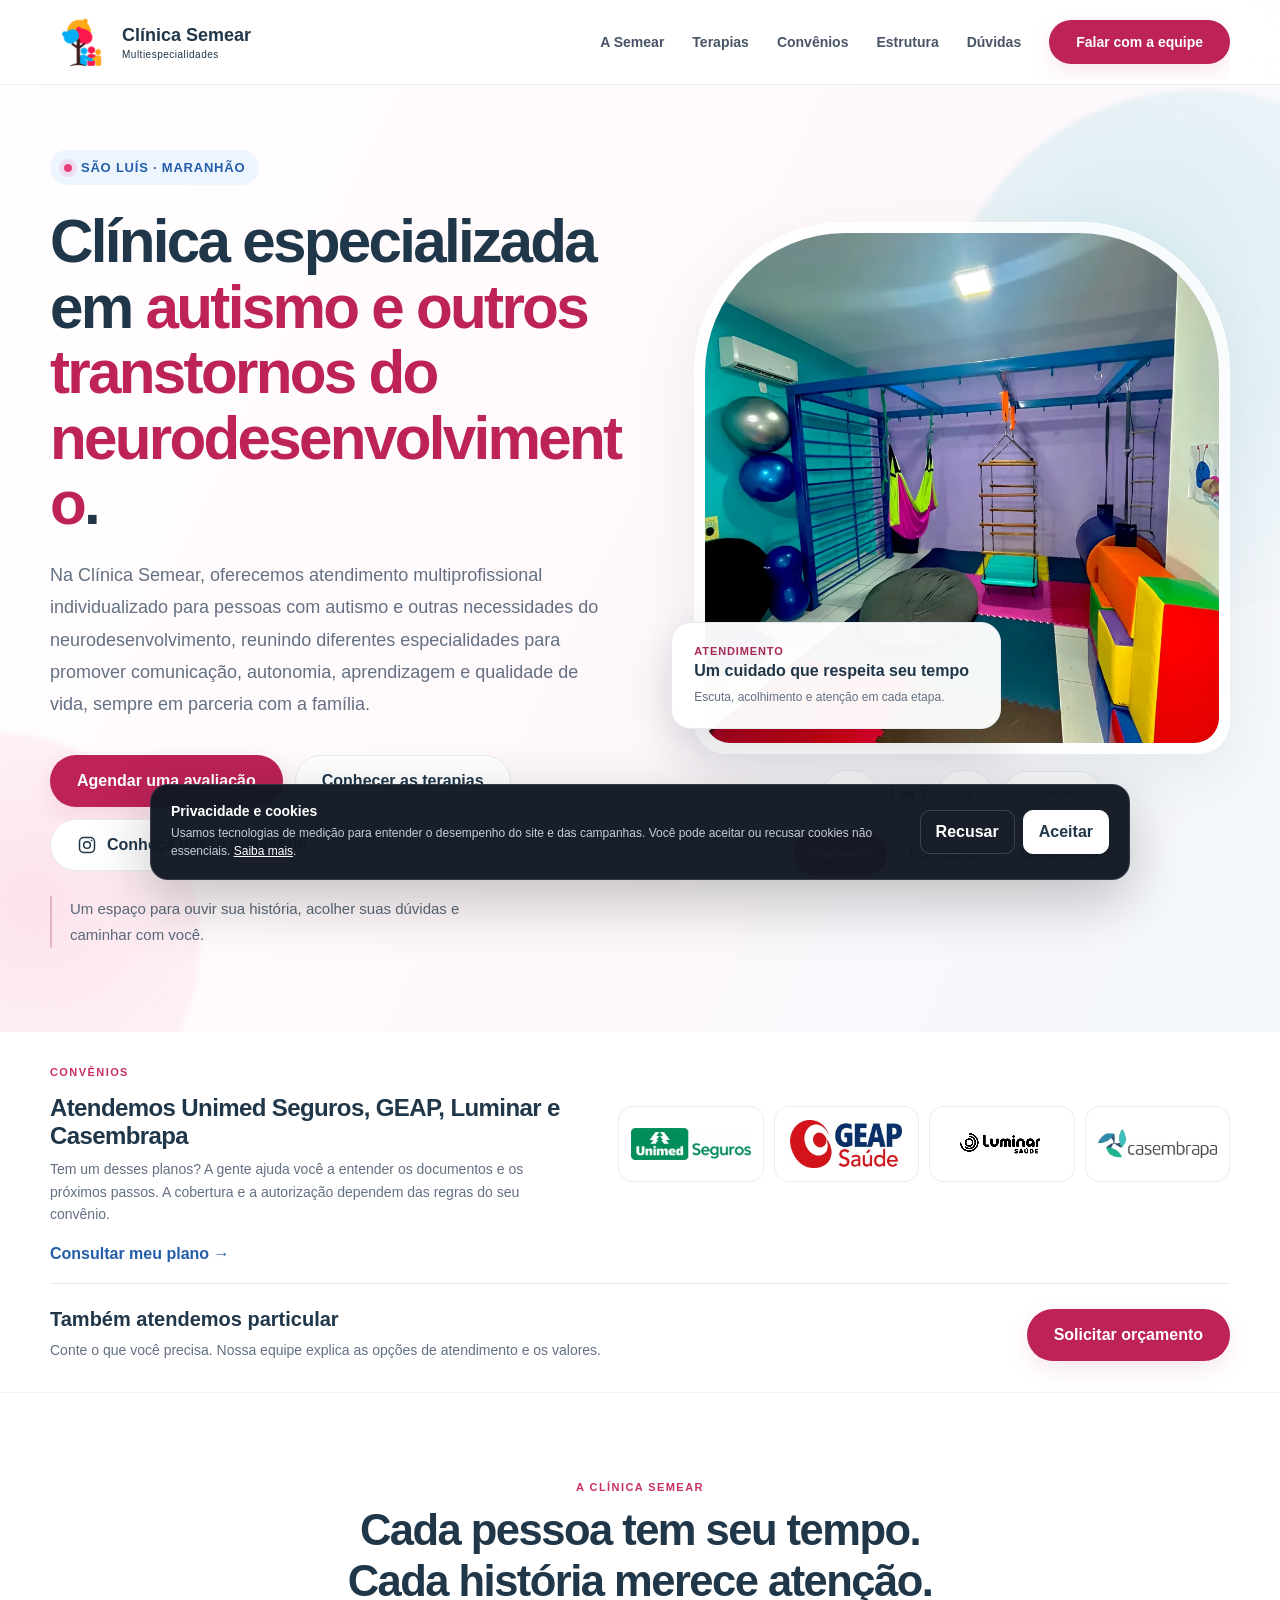
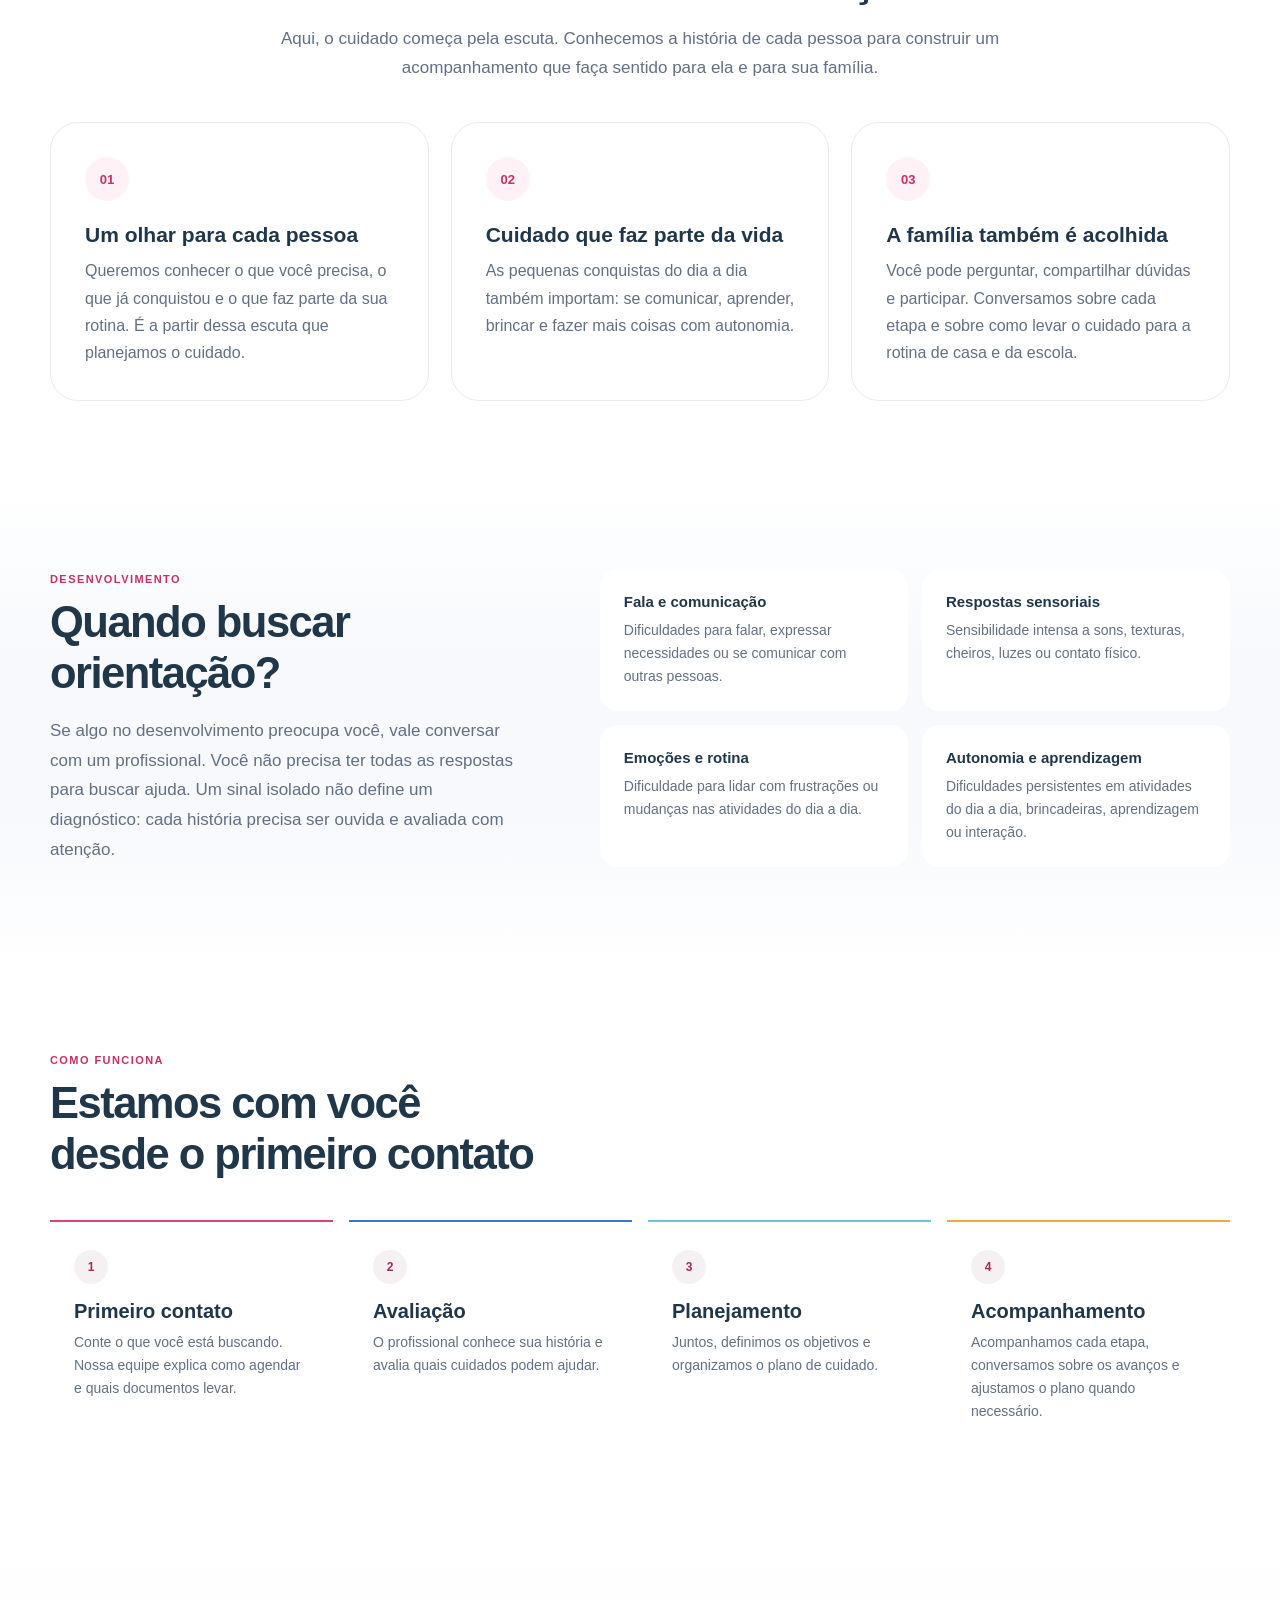
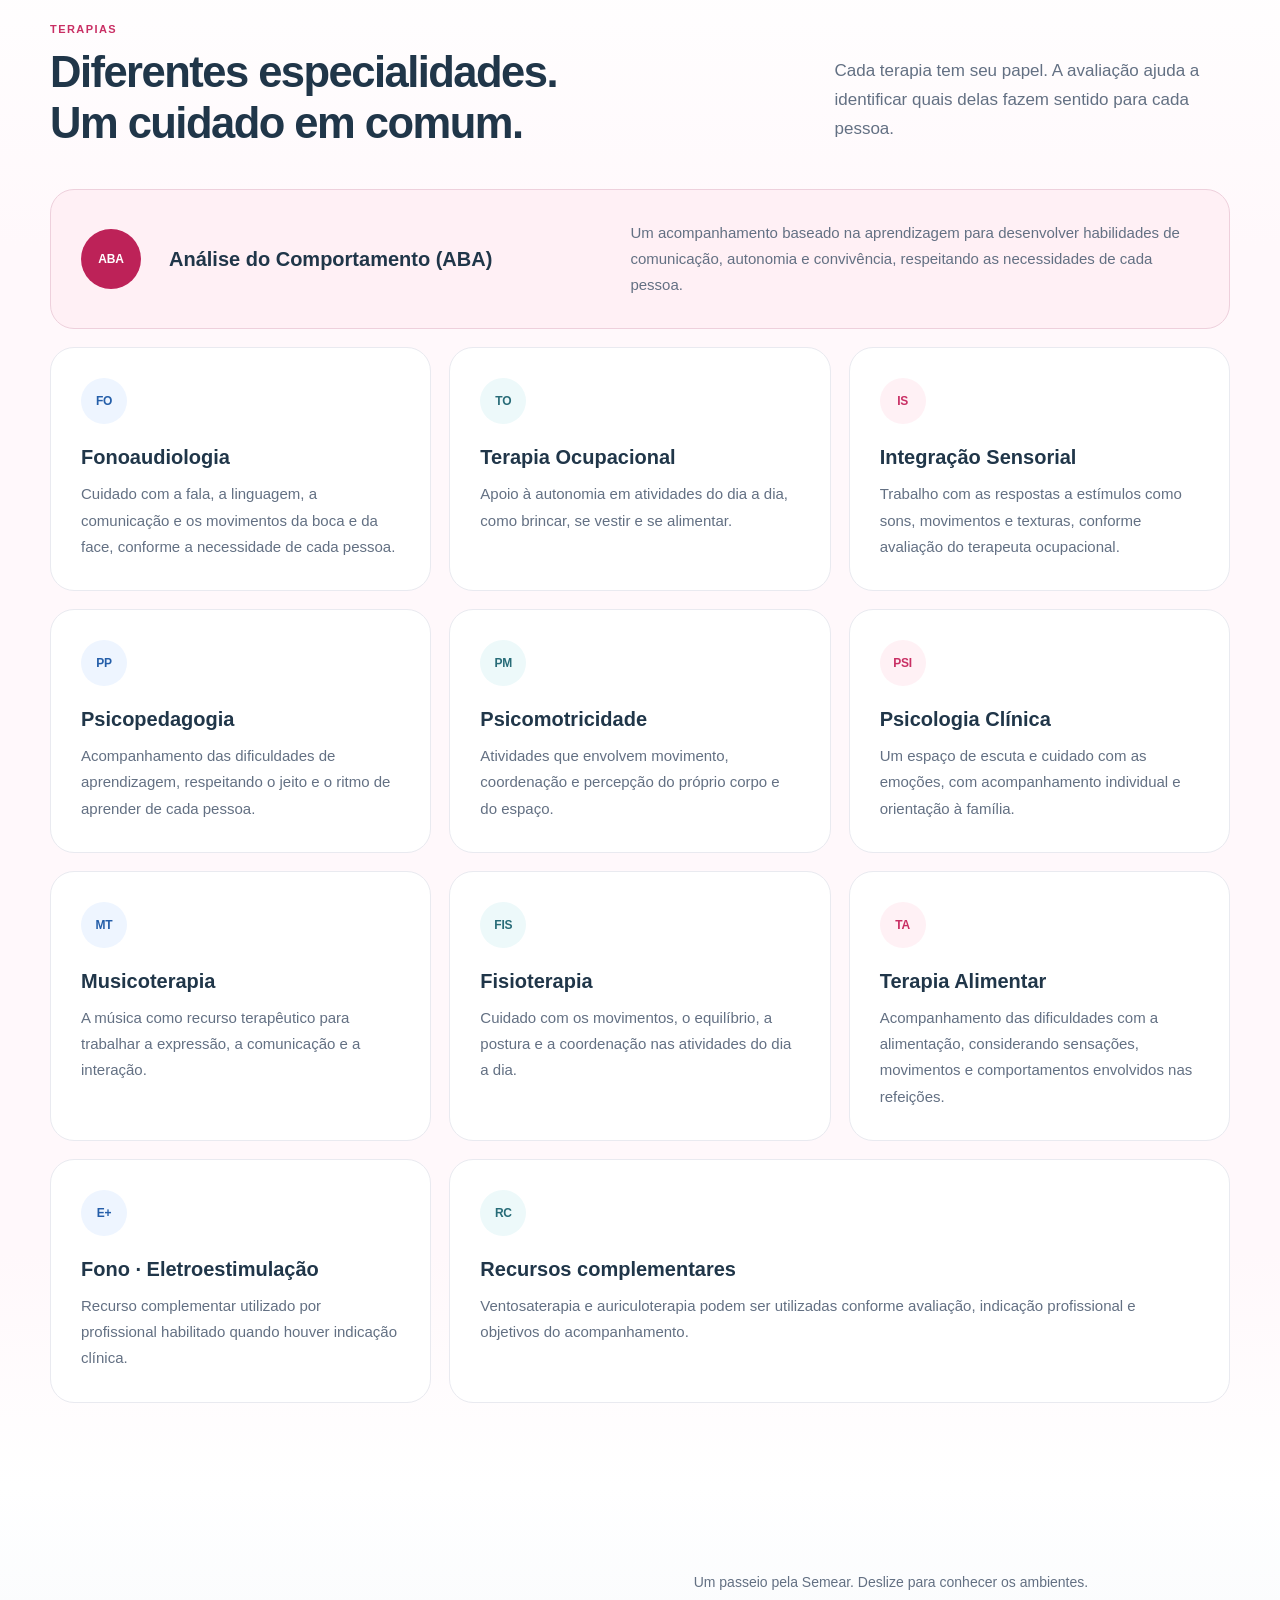
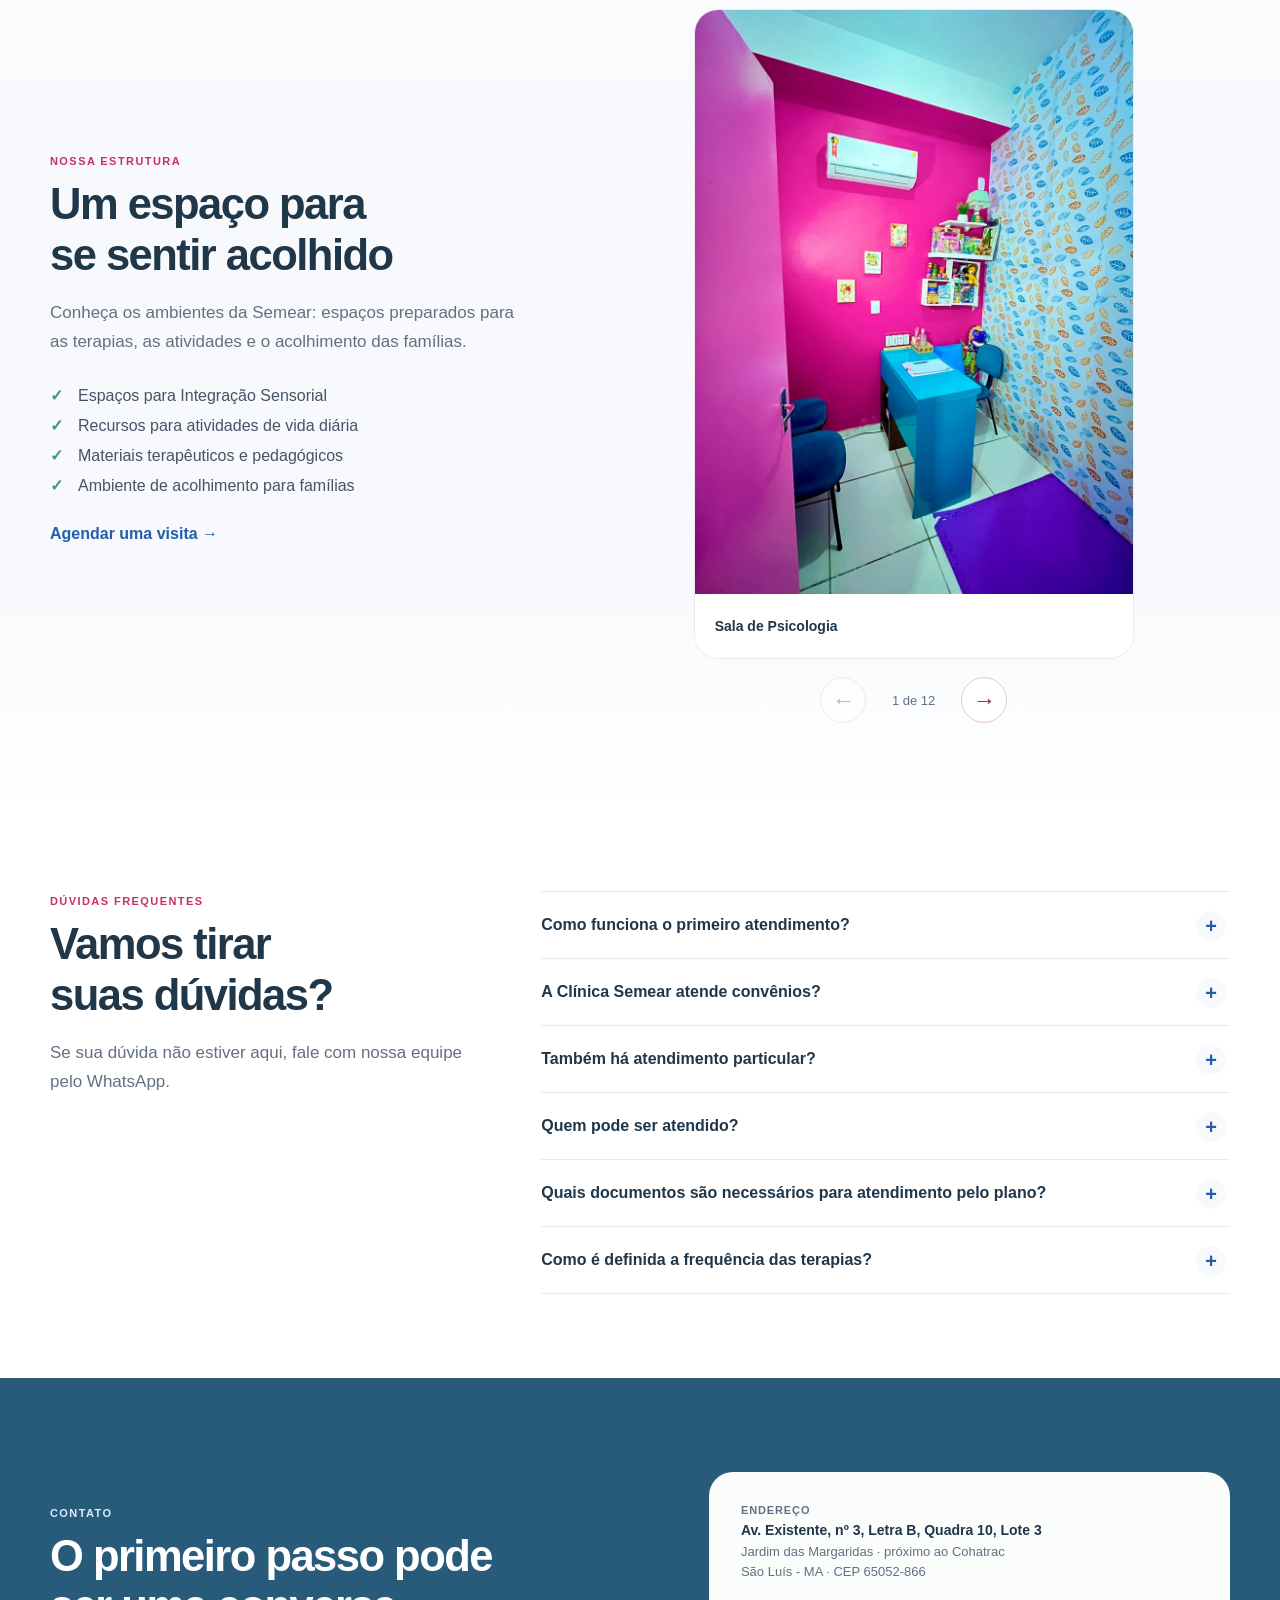
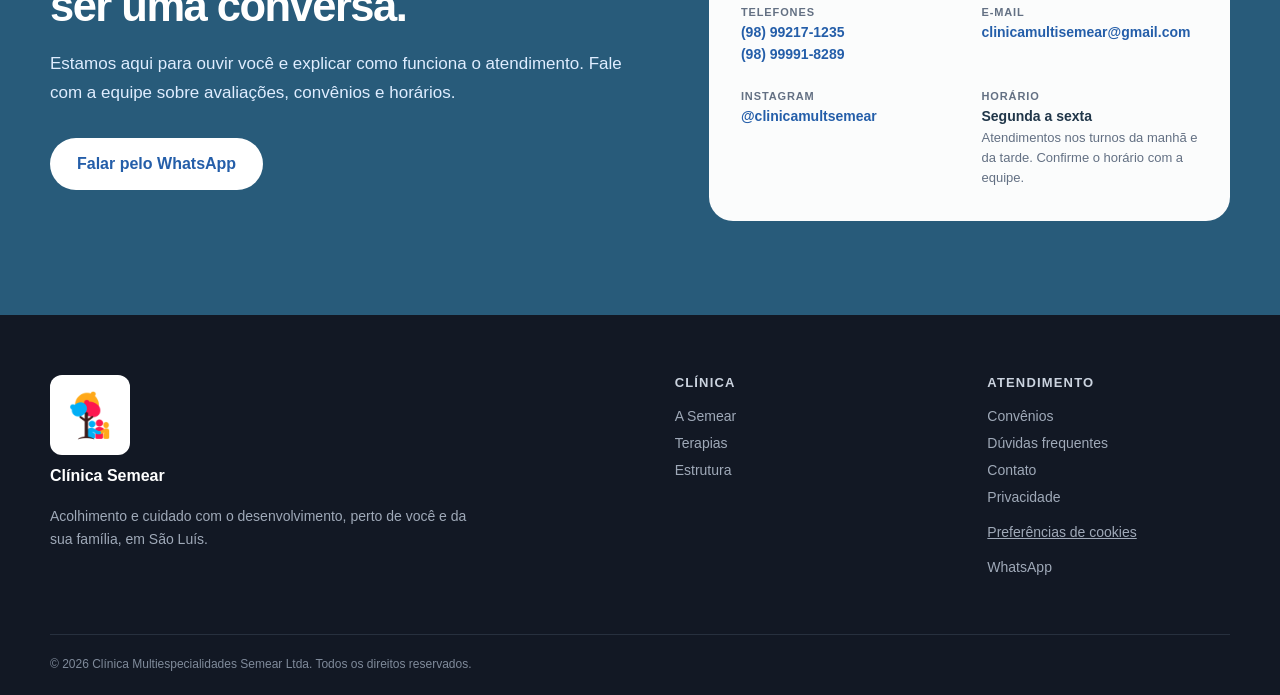
==== commit 8ec68d89: "Add visible Instagram button to homepage hero" ====
--- a/index.html
+++ b/index.html
@@ -135,6 +135,10 @@
           <div class="hero-actions">
             <a class="btn btn-primary js-whatsapp" href="https://api.whatsapp.com/send/?phone=5598999918289&text=Ol%C3%A1%2C+gostaria+de+agendar+uma+avalia%C3%A7%C3%A3o+na+Cl%C3%ADnica+Semear.&type=phone_number&app_absent=0">Agendar uma avaliação</a>
             <a class="btn btn-secondary" href="#terapias">Conhecer as terapias</a>
+            <a class="btn btn-secondary btn-instagram" href="https://www.instagram.com/clinicamultsemear/" target="_blank" rel="noopener noreferrer" aria-label="Conheça nosso Instagram (abre em nova aba)">
+              <svg width="20" height="20" viewBox="0 0 24 24" fill="none" stroke="currentColor" stroke-width="1.8" aria-hidden="true" focusable="false"><rect x="3" y="3" width="18" height="18" rx="5"></rect><circle cx="12" cy="12" r="4"></circle><circle cx="17.5" cy="6.5" r="1" fill="currentColor" stroke="none"></circle></svg>
+              Conheça nosso Instagram
+            </a>
           </div>
 
           <div class="hero-trust" role="group" aria-label="Informações de confiança">
--- a/styles.css
+++ b/styles.css
@@ -58,6 +58,8 @@
 .btn-primary:hover { box-shadow: 0 16px 32px rgba(232,62,120,.3); }
 .btn-secondary { color: var(--ink); background: #fff; border-color: var(--line); }
 .btn-secondary:hover { border-color: #ccd3de; box-shadow: var(--shadow-soft); }
+.btn-instagram { gap: 10px; }
+.btn-instagram svg { flex-shrink: 0; }
 .btn-light { background: #fff; color: var(--blue-dark); }
 .text-link { display: inline-flex; align-items: center; gap: 8px; font-weight: 750; color: var(--blue-dark); }
 .text-link:hover { color: var(--pink-dark); }
